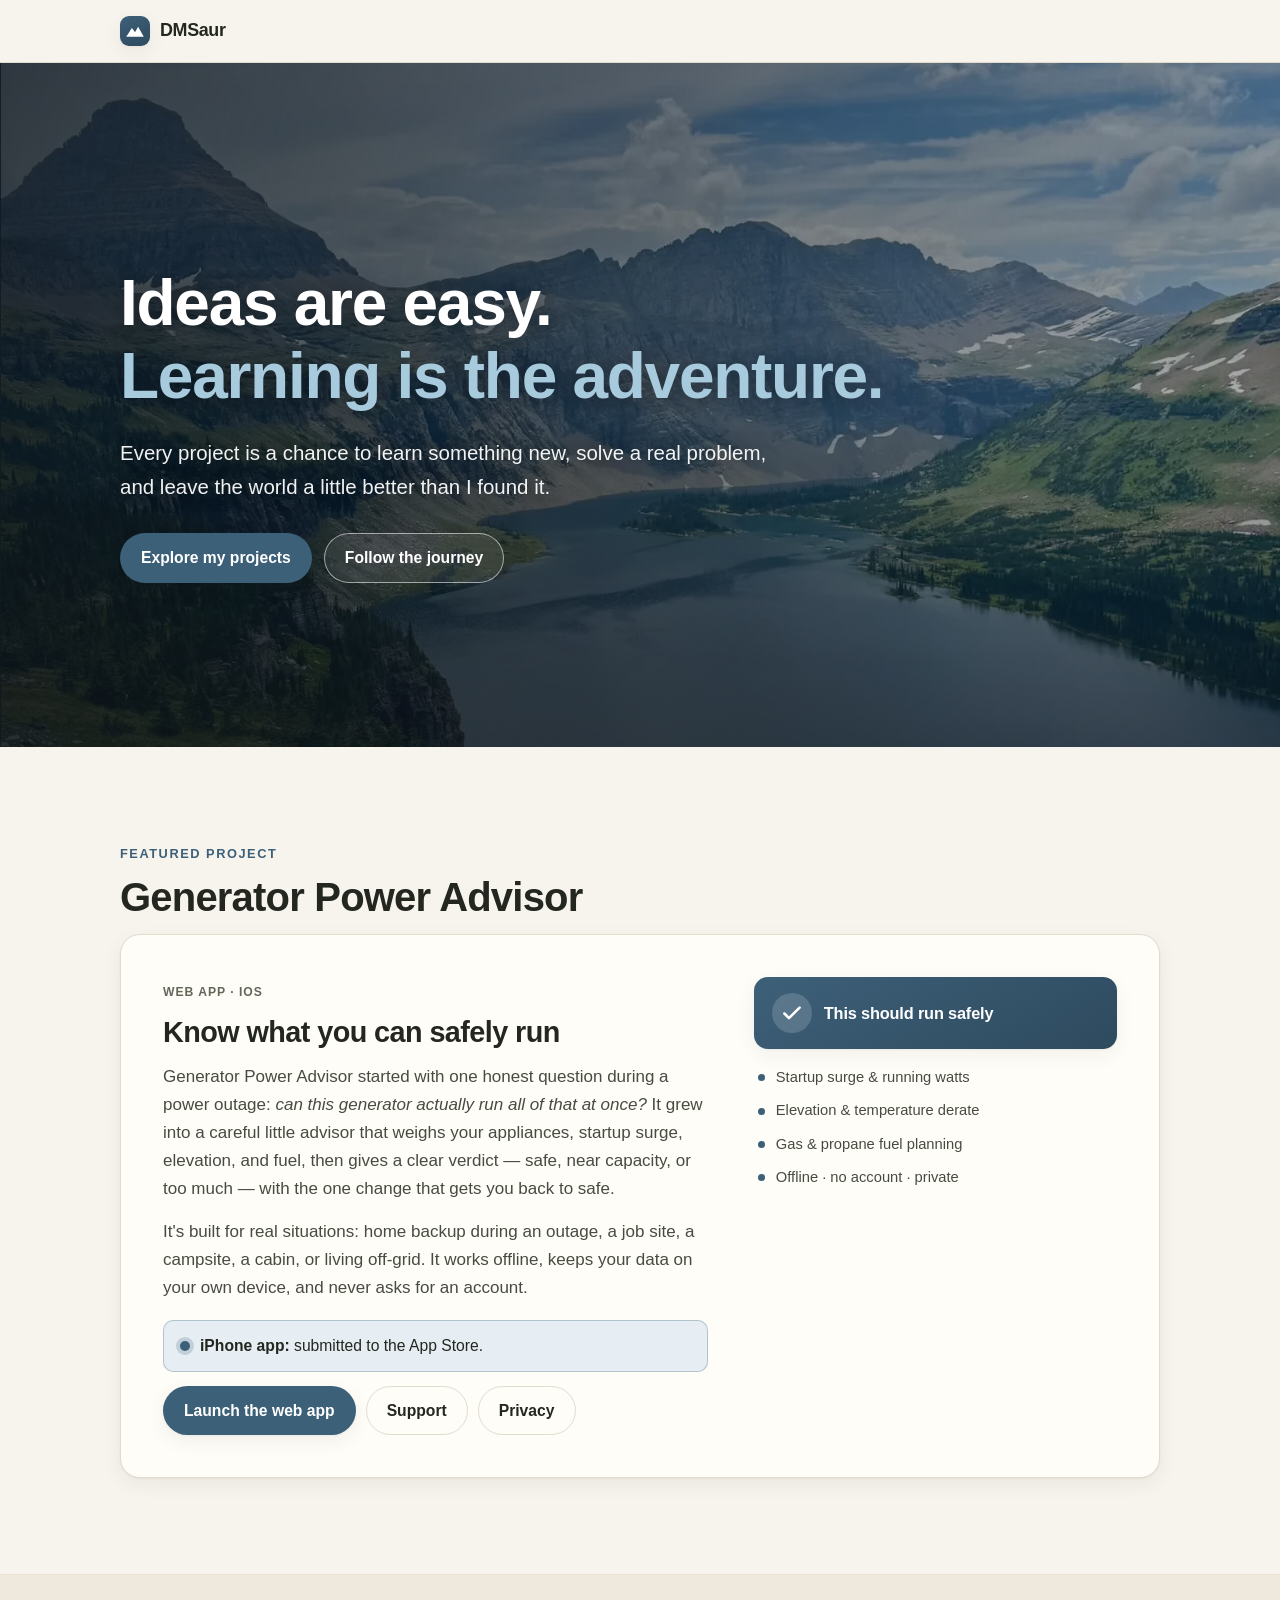
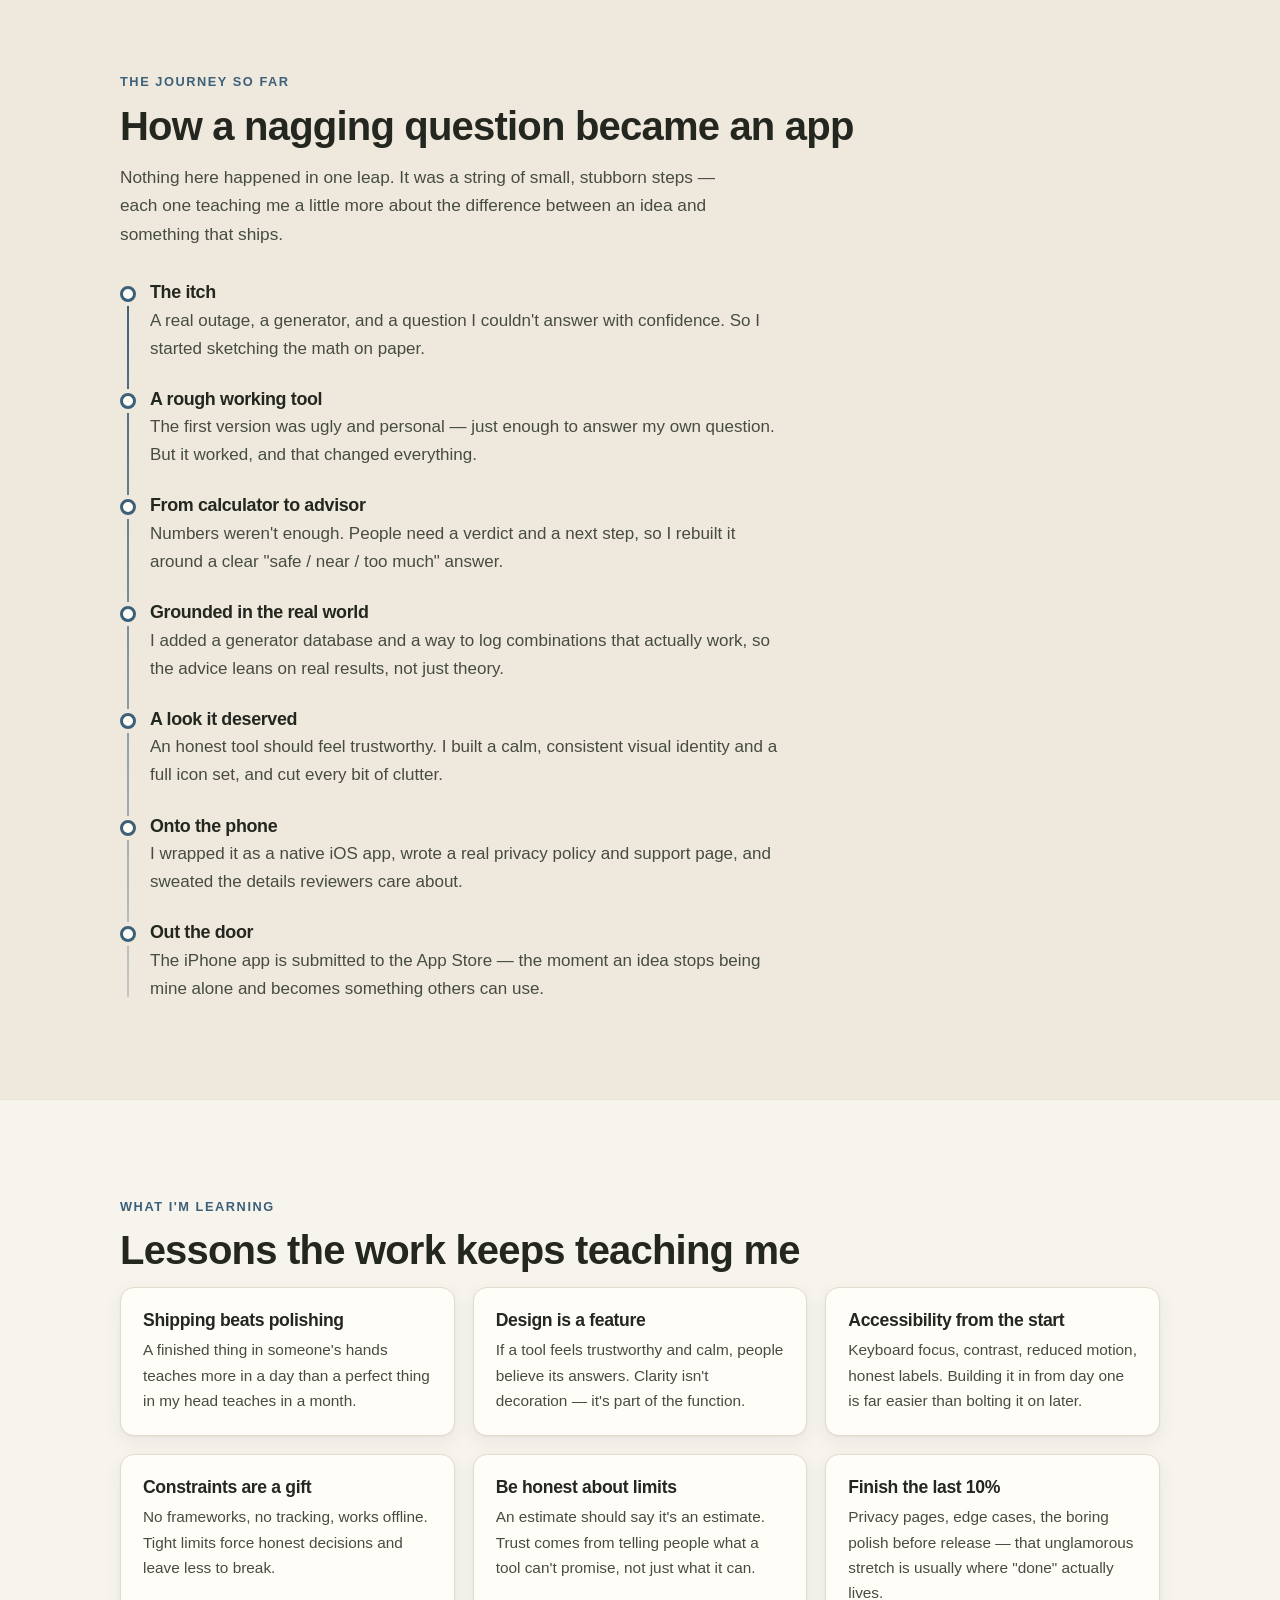
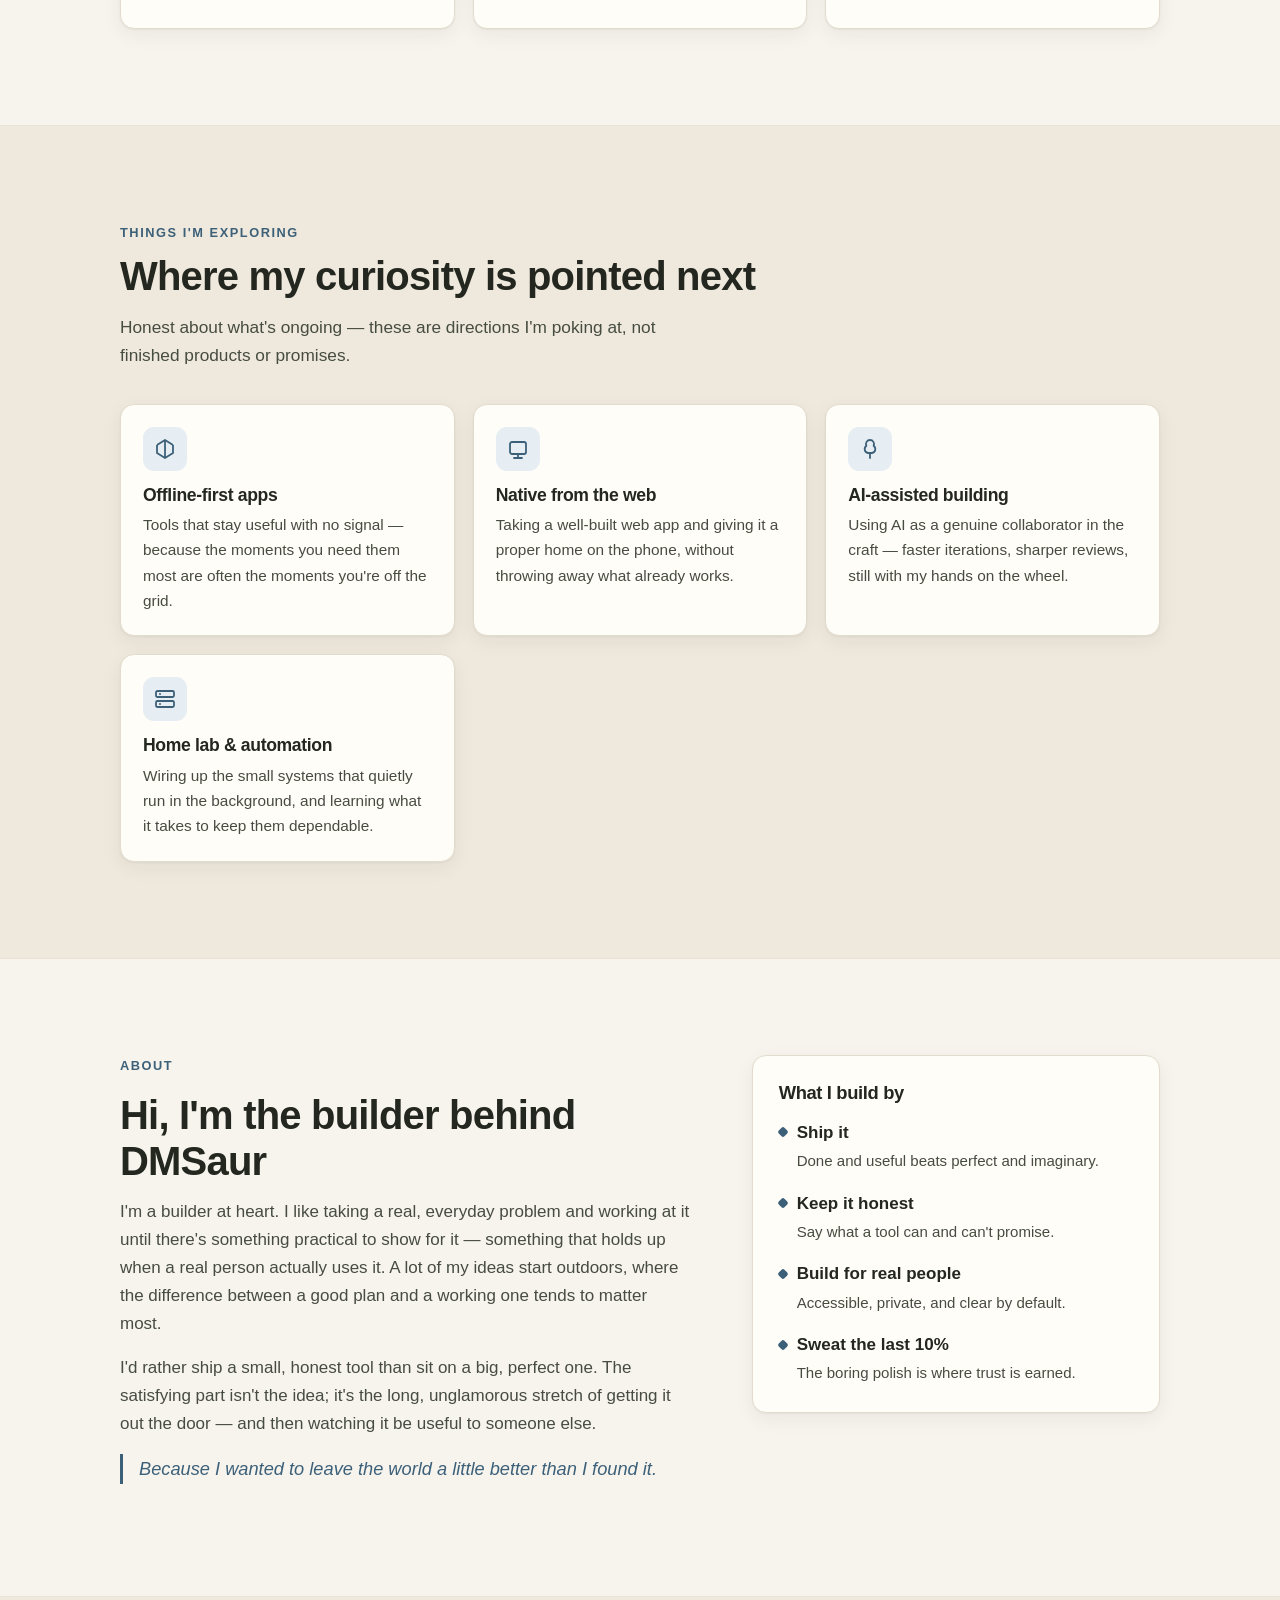
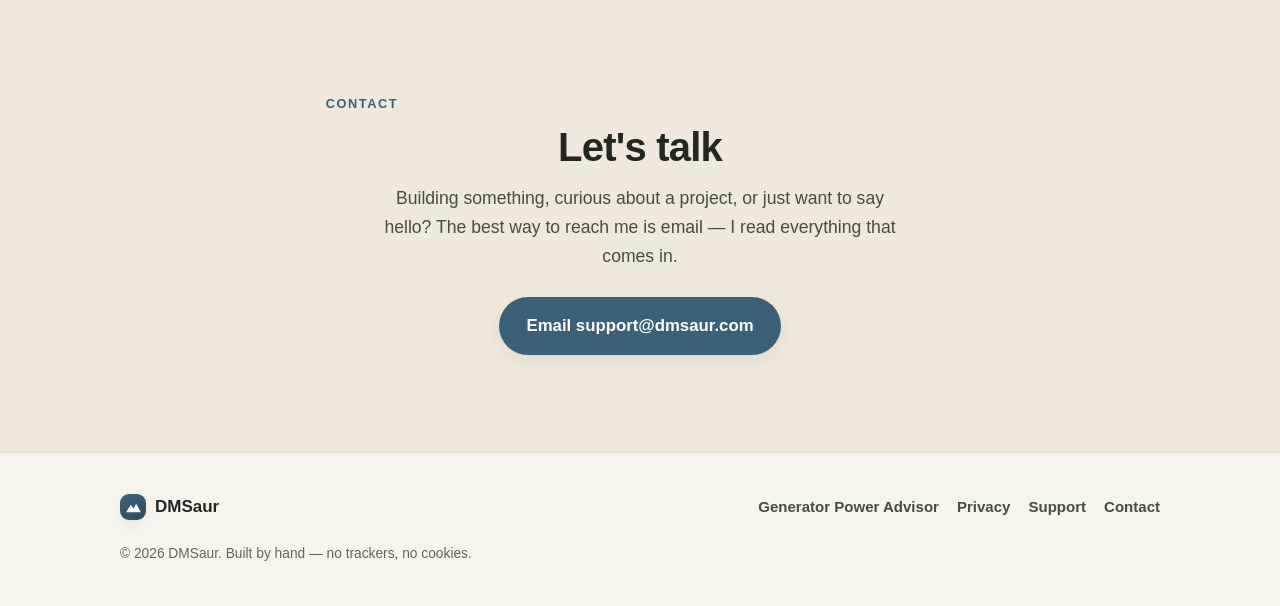
==== index.html @ 7563bed5 "Rebrand public-facing references from personal name to DMSaur" ====
<!DOCTYPE html>
<html lang="en" class="no-js">
<head>
  <meta charset="UTF-8">
  <meta name="viewport" content="width=device-width, initial-scale=1.0, viewport-fit=cover">

  <!--
    ============================================================================
    SITE URL CONFIGURATION  —  change these in ONE PLACE when the domain moves.
    ----------------------------------------------------------------------------
    Currently deployed at:  https://mikesaur2020.github.io/
    Future custom domain:   https://dmsaur.com/

    When you move to dmsaur.com, update the absolute URLs in:
      1. <link rel="canonical">            (this file, below)
      2. og:url / twitter:url              (this file, below)
      3. og:image / twitter:image          (this file, below)
      4. sitemap.xml                       (<loc>)
      5. robots.txt                        (Sitemap:)
    Every one of those lines is marked with a "SITE URL" comment so it is easy
    to find. Nothing else needs to change.
    ============================================================================
  -->

  <title>DMSaur — Ideas are easy. Learning is the adventure.</title>
  <meta name="description" content="DMSaur builds practical tools and ships them. Home of Generator Power Advisor and the notes, values, and experiments behind the work.">
  <meta name="author" content="DMSaur">
  <meta name="color-scheme" content="light dark">
  <meta name="theme-color" content="#f7f4ee" media="(prefers-color-scheme: light)">
  <meta name="theme-color" content="#15170f" media="(prefers-color-scheme: dark)">

  <!-- SITE URL -->
  <link rel="canonical" href="https://mikesaur2020.github.io/">

  <!-- Open Graph -->
  <meta property="og:type" content="website">
  <meta property="og:site_name" content="DMSaur">
  <meta property="og:title" content="DMSaur — Ideas are easy. Learning is the adventure.">
  <meta property="og:description" content="A builder who turns real problems into tools people can actually use. Home of Generator Power Advisor.">
  <!-- SITE URL -->
  <meta property="og:url" content="https://mikesaur2020.github.io/">
  <!-- SITE URL — SVG preview; see README for the recommended PNG export for broad social-network support. -->
  <meta property="og:image" content="https://mikesaur2020.github.io/assets/social-preview.svg">
  <meta property="og:image:alt" content="DMSaur — Ideas are easy. Learning is the adventure.">

  <!-- Twitter -->
  <meta name="twitter:card" content="summary_large_image">
  <meta name="twitter:title" content="DMSaur — Ideas are easy. Learning is the adventure.">
  <meta name="twitter:description" content="A builder who turns real problems into tools people can actually use. Home of Generator Power Advisor.">
  <!-- SITE URL -->
  <meta name="twitter:image" content="https://mikesaur2020.github.io/assets/social-preview.svg">

  <link rel="icon" href="favicon.svg" type="image/svg+xml">
  <link rel="stylesheet" href="styles.css">

  <!-- Progressive enhancement flag: swap no-js -> js before paint so CSS can
       adapt (e.g. the mobile menu) without a flash. If JS is disabled this line
       never runs and the .no-js styles keep every link fully reachable. -->
  <script>document.documentElement.classList.remove('no-js');document.documentElement.classList.add('js');</script>

  <!-- Structured data: a single Person entity. No fabricated affiliations. -->
  <script type="application/ld+json">
  {
    "@context": "https://schema.org",
    "@type": "Person",
    "name": "DMSaur",
    "url": "https://mikesaur2020.github.io/",
    "email": "mailto:support@dmsaur.com",
    "description": "A builder who turns real problems into practical tools and ships them."
  }
  </script>
</head>
<body>
  <a class="skip-link" href="#main">Skip to content</a>

  <header class="site-header" id="home">
    <div class="wrap header-inner">
      <a class="brand" href="#home" aria-label="DMSaur — home">
        <span class="brand-mark" aria-hidden="true">
          <svg viewBox="0 0 32 32" role="img" aria-hidden="true">
            <path d="M2 25 L11 11 L16 18 L21 9 L30 25 Z" fill="currentColor"/>
            <path d="M11 11 L14.2 15.9 L12 18.4 L8.6 16 Z" fill="rgba(255,255,255,0.28)"/>
          </svg>
        </span>
        <span class="brand-text">DMSaur</span>
      </a>

      <nav aria-label="Primary">
        <details class="nav" id="nav-disclosure">
          <summary class="nav-toggle" aria-label="Menu">
            <svg viewBox="0 0 24 24" width="22" height="22" aria-hidden="true" focusable="false">
              <path d="M4 7h16M4 12h16M4 17h16" fill="none" stroke="currentColor" stroke-width="2" stroke-linecap="round"/>
            </svg>
            <span class="nav-toggle-label">Menu</span>
          </summary>
          <ul class="nav-list">
            <li><a href="#home">Home</a></li>
            <li><a href="#projects">Projects</a></li>
            <li><a href="#journey">Journey</a></li>
            <li><a href="#about">About</a></li>
            <li><a href="#contact">Contact</a></li>
          </ul>
        </details>
      </nav>
    </div>
  </header>

  <main id="main">

    <!-- ============================ HERO ============================ -->
    <section class="hero" aria-labelledby="hero-title">
      <picture>
        <source type="image/webp" srcset="assets/hero-800.webp 800w, assets/hero.webp 1502w" sizes="100vw">
        <img class="hero-photo" src="assets/hero.jpg"
             srcset="assets/hero-800.jpg 800w, assets/hero.jpg 1502w" sizes="100vw"
             width="1502" height="2000" fetchpriority="high"
             alt="Hidden Lake below Reynolds Mountain in Glacier National Park, with alpine wildflowers in the foreground">
      </picture>
      <div class="hero-scrim" aria-hidden="true"></div>
      <div class="wrap hero-inner">
        <h1 id="hero-title">Ideas are easy.<br><span class="accent">Learning is the adventure.</span></h1>
        <p class="hero-lede">
          Every project is a chance to learn something new, solve a real problem, and
          leave the world a little better than I found it.
        </p>
        <div class="hero-actions">
          <a class="btn btn-primary" href="#projects">Explore my projects</a>
          <a class="btn btn-ghost" href="#journey">Follow the journey</a>
        </div>
      </div>
    </section>

    <!-- ======================= FEATURED PROJECT ======================= -->
    <section class="section" id="projects" aria-labelledby="projects-title">
      <div class="wrap">
        <p class="section-eyebrow">Featured project</p>
        <h2 id="projects-title" class="section-title">Generator Power Advisor</h2>

        <article class="feature-card">
          <div class="feature-body">
            <p class="feature-tag">Web app · iOS</p>
            <h3 class="feature-name">Know what you can safely run</h3>
            <p>
              Generator Power Advisor started with one honest question during a power outage:
              <em>can this generator actually run all of that at once?</em> It grew into a careful
              little advisor that weighs your appliances, startup surge, elevation, and fuel, then
              gives a clear verdict — safe, near capacity, or too much — with the one change that
              gets you back to safe.
            </p>
            <p>
              It's built for real situations: home backup during an outage, a job site, a campsite,
              a cabin, or living off-grid. It works offline, keeps your data on your own device,
              and never asks for an account.
            </p>

            <p class="status-line">
              <span class="status-dot" aria-hidden="true"></span>
              <span><strong>iPhone app:</strong> submitted to the App&nbsp;Store.</span>
            </p>

            <div class="feature-actions">
              <!-- Generator Power Advisor lives at its own subdomain. -->
              <a class="btn btn-primary" href="https://gpa.dmsaur.com" rel="noopener">Launch the web app</a>
              <a class="btn btn-ghost" href="https://gpa.dmsaur.com/support/" rel="noopener">Support</a>
              <a class="btn btn-ghost" href="https://gpa.dmsaur.com/privacy/" rel="noopener">Privacy</a>
            </div>
          </div>

          <div class="feature-aside" aria-hidden="true">
            <div class="verdict-chip">
              <span class="verdict-icon">
                <svg viewBox="0 0 24 24" width="26" height="26" aria-hidden="true"><path d="M5 12.5l4.2 4.2L19 7" fill="none" stroke="currentColor" stroke-width="2.4" stroke-linecap="round" stroke-linejoin="round"/></svg>
              </span>
              <span class="verdict-text">This should run safely</span>
            </div>
            <ul class="mini-specs">
              <li>Startup surge &amp; running watts</li>
              <li>Elevation &amp; temperature derate</li>
              <li>Gas &amp; propane fuel planning</li>
              <li>Offline · no account · private</li>
            </ul>
          </div>
        </article>
      </div>
    </section>

    <!-- ========================= THE JOURNEY ========================= -->
    <section class="section section-soft" id="journey" aria-labelledby="journey-title">
      <div class="wrap">
        <p class="section-eyebrow">The journey so far</p>
        <h2 id="journey-title" class="section-title">How a nagging question became an app</h2>
        <p class="section-intro">
          Nothing here happened in one leap. It was a string of small, stubborn steps — each one
          teaching me a little more about the difference between an idea and something that ships.
        </p>

        <ol class="timeline">
          <li class="timeline-item">
            <span class="timeline-node" aria-hidden="true"></span>
            <h3>The itch</h3>
            <p>A real outage, a generator, and a question I couldn't answer with confidence. So I started sketching the math on paper.</p>
          </li>
          <li class="timeline-item">
            <span class="timeline-node" aria-hidden="true"></span>
            <h3>A rough working tool</h3>
            <p>The first version was ugly and personal — just enough to answer my own question. But it worked, and that changed everything.</p>
          </li>
          <li class="timeline-item">
            <span class="timeline-node" aria-hidden="true"></span>
            <h3>From calculator to advisor</h3>
            <p>Numbers weren't enough. People need a verdict and a next step, so I rebuilt it around a clear "safe / near / too much" answer.</p>
          </li>
          <li class="timeline-item">
            <span class="timeline-node" aria-hidden="true"></span>
            <h3>Grounded in the real world</h3>
            <p>I added a generator database and a way to log combinations that actually work, so the advice leans on real results, not just theory.</p>
          </li>
          <li class="timeline-item">
            <span class="timeline-node" aria-hidden="true"></span>
            <h3>A look it deserved</h3>
            <p>An honest tool should feel trustworthy. I built a calm, consistent visual identity and a full icon set, and cut every bit of clutter.</p>
          </li>
          <li class="timeline-item">
            <span class="timeline-node" aria-hidden="true"></span>
            <h3>Onto the phone</h3>
            <p>I wrapped it as a native iOS app, wrote a real privacy policy and support page, and sweated the details reviewers care about.</p>
          </li>
          <li class="timeline-item">
            <span class="timeline-node" aria-hidden="true"></span>
            <h3>Out the door</h3>
            <p>The iPhone app is submitted to the App&nbsp;Store — the moment an idea stops being mine alone and becomes something others can use.</p>
          </li>
        </ol>
      </div>
    </section>

    <!-- ====================== WHAT I'M LEARNING ====================== -->
    <section class="section" id="learning" aria-labelledby="learning-title">
      <div class="wrap">
        <p class="section-eyebrow">What I'm learning</p>
        <h2 id="learning-title" class="section-title">Lessons the work keeps teaching me</h2>

        <div class="card-grid">
          <article class="note-card">
            <h3>Shipping beats polishing</h3>
            <p>A finished thing in someone's hands teaches more in a day than a perfect thing in my head teaches in a month.</p>
          </article>
          <article class="note-card">
            <h3>Design is a feature</h3>
            <p>If a tool feels trustworthy and calm, people believe its answers. Clarity isn't decoration — it's part of the function.</p>
          </article>
          <article class="note-card">
            <h3>Accessibility from the start</h3>
            <p>Keyboard focus, contrast, reduced motion, honest labels. Building it in from day one is far easier than bolting it on later.</p>
          </article>
          <article class="note-card">
            <h3>Constraints are a gift</h3>
            <p>No frameworks, no tracking, works offline. Tight limits force honest decisions and leave less to break.</p>
          </article>
          <article class="note-card">
            <h3>Be honest about limits</h3>
            <p>An estimate should say it's an estimate. Trust comes from telling people what a tool can't promise, not just what it can.</p>
          </article>
          <article class="note-card">
            <h3>Finish the last 10%</h3>
            <p>Privacy pages, edge cases, the boring polish before release — that unglamorous stretch is usually where "done" actually lives.</p>
          </article>
        </div>
      </div>
    </section>

    <!-- ==================== THINGS I'M EXPLORING ==================== -->
    <section class="section section-soft" id="exploring" aria-labelledby="exploring-title">
      <div class="wrap">
        <p class="section-eyebrow">Things I'm exploring</p>
        <h2 id="exploring-title" class="section-title">Where my curiosity is pointed next</h2>
        <p class="section-intro">
          Honest about what's ongoing — these are directions I'm poking at, not finished products or promises.
        </p>

        <div class="card-grid">
          <article class="explore-card">
            <span class="explore-icon" aria-hidden="true">
              <svg viewBox="0 0 24 24" width="24" height="24"><path d="M12 3v18M4 8l8-5 8 5M4 8v8l8 5 8-5V8" fill="none" stroke="currentColor" stroke-width="1.8" stroke-linejoin="round"/></svg>
            </span>
            <h3>Offline-first apps</h3>
            <p>Tools that stay useful with no signal — because the moments you need them most are often the moments you're off the grid.</p>
          </article>
          <article class="explore-card">
            <span class="explore-icon" aria-hidden="true">
              <svg viewBox="0 0 24 24" width="24" height="24"><rect x="4" y="5" width="16" height="12" rx="2" fill="none" stroke="currentColor" stroke-width="1.8"/><path d="M8 21h8M12 17v4" fill="none" stroke="currentColor" stroke-width="1.8" stroke-linecap="round"/></svg>
            </span>
            <h3>Native from the web</h3>
            <p>Taking a well-built web app and giving it a proper home on the phone, without throwing away what already works.</p>
          </article>
          <article class="explore-card">
            <span class="explore-icon" aria-hidden="true">
              <svg viewBox="0 0 24 24" width="24" height="24"><path d="M12 3a4 4 0 013.6 5.8A4 4 0 0114 16H10a4 4 0 01-1.6-7.2A4 4 0 0112 3z" fill="none" stroke="currentColor" stroke-width="1.8" stroke-linejoin="round"/><path d="M12 16v5" fill="none" stroke="currentColor" stroke-width="1.8" stroke-linecap="round"/></svg>
            </span>
            <h3>AI-assisted building</h3>
            <p>Using AI as a genuine collaborator in the craft — faster iterations, sharper reviews, still with my hands on the wheel.</p>
          </article>
          <article class="explore-card">
            <span class="explore-icon" aria-hidden="true">
              <svg viewBox="0 0 24 24" width="24" height="24"><rect x="3" y="4" width="18" height="6" rx="1.5" fill="none" stroke="currentColor" stroke-width="1.8"/><rect x="3" y="14" width="18" height="6" rx="1.5" fill="none" stroke="currentColor" stroke-width="1.8"/><path d="M7 7h.01M7 17h.01" stroke="currentColor" stroke-width="2" stroke-linecap="round"/></svg>
            </span>
            <h3>Home lab &amp; automation</h3>
            <p>Wiring up the small systems that quietly run in the background, and learning what it takes to keep them dependable.</p>
          </article>
        </div>
      </div>
    </section>

    <!-- ========================= ABOUT MIKE ========================= -->
    <section class="section" id="about" aria-labelledby="about-title">
      <div class="wrap about-wrap">
        <div class="about-text">
          <p class="section-eyebrow">About</p>
          <h2 id="about-title" class="section-title">Hi, I'm the builder behind DMSaur</h2>
          <p>
            I'm a builder at heart. I like taking a real, everyday problem and working at it until
            there's something practical to show for it — something that holds up when a real person
            actually uses it. A lot of my ideas start outdoors, where the difference between a good
            plan and a working one tends to matter most.
          </p>
          <p>
            I'd rather ship a small, honest tool than sit on a big, perfect one. The satisfying part
            isn't the idea; it's the long, unglamorous stretch of getting it out the door — and then
            watching it be useful to someone else.
          </p>
          <p class="about-signature">
            Because I wanted to leave the world a little better than I found it.
          </p>
        </div>

        <aside class="values" aria-labelledby="values-title">
          <h3 id="values-title" class="values-title">What I build by</h3>
          <ul class="values-list">
            <li>
              <span class="value-key">Ship it</span>
              <span class="value-desc">Done and useful beats perfect and imaginary.</span>
            </li>
            <li>
              <span class="value-key">Keep it honest</span>
              <span class="value-desc">Say what a tool can and can't promise.</span>
            </li>
            <li>
              <span class="value-key">Build for real people</span>
              <span class="value-desc">Accessible, private, and clear by default.</span>
            </li>
            <li>
              <span class="value-key">Sweat the last 10%</span>
              <span class="value-desc">The boring polish is where trust is earned.</span>
            </li>
          </ul>
        </aside>
      </div>
    </section>

    <!-- ========================== CONTACT ========================== -->
    <section class="section section-soft" id="contact" aria-labelledby="contact-title">
      <div class="wrap contact-wrap">
        <p class="section-eyebrow">Contact</p>
        <h2 id="contact-title" class="section-title">Let's talk</h2>
        <p class="contact-lede">
          Building something, curious about a project, or just want to say hello? The best way to
          reach me is email — I read everything that comes in.
        </p>
        <a class="btn btn-primary btn-lg" href="mailto:support@dmsaur.com?subject=Hello%20from%20your%20site">Email support@dmsaur.com</a>

        <!--
          ===================== OPTIONAL LINK CONFIG =====================
          Placeholders for future profiles. They are intentionally left as
          comments so no broken/# links ever render. To add one, drop a real
          URL in the href and un-comment the block. See README.md > "Adding
          your links". Do NOT ship these with placeholder or "#" URLs.

          <ul class="social-links">
            <li><a href="https://github.com/YOUR_USERNAME" rel="me noopener">GitHub</a></li>
            <li><a href="https://www.linkedin.com/in/YOUR_PROFILE" rel="me noopener">LinkedIn</a></li>
            <li><a href="https://apps.apple.com/app/idYOUR_APP_ID" rel="noopener">App Store</a></li>
          </ul>
          ================================================================
        -->
      </div>
    </section>

  </main>

  <footer class="site-footer">
    <div class="wrap footer-inner">
      <div class="footer-brand">
        <span class="brand-mark small" aria-hidden="true">
          <svg viewBox="0 0 32 32" role="img" aria-hidden="true"><path d="M2 25 L11 11 L16 18 L21 9 L30 25 Z" fill="currentColor"/></svg>
        </span>
        <span>DMSaur</span>
      </div>

      <nav class="footer-nav" aria-label="Footer">
        <a href="https://gpa.dmsaur.com" rel="noopener">Generator Power Advisor</a>
        <a href="https://gpa.dmsaur.com/privacy/" rel="noopener">Privacy</a>
        <a href="https://gpa.dmsaur.com/support/" rel="noopener">Support</a>
        <a href="mailto:support@dmsaur.com">Contact</a>
      </nav>

      <p class="footer-note">
        &copy; <span id="year">2026</span> DMSaur. Built by hand — no trackers, no cookies.
      </p>
    </div>
  </footer>

  <script src="script.js"></script>
</body>
</html>
---- styles.css ----
/* ==========================================================================
   DMSaur  ·  styles.css
   Static, framework-free. Outdoor-inspired, restrained, trustworthy.
   Design tokens live in :root; dark mode adapts them. WCAG 2.1 AA targeted.
   ========================================================================== */

/* --- Reset-ish -------------------------------------------------------------*/
*, *::before, *::after { box-sizing: border-box; }
html { -webkit-text-size-adjust: 100%; }
body, h1, h2, h3, p, ul, ol, figure { margin: 0; }
ul, ol { padding: 0; list-style: none; }
img, svg { display: block; max-width: 100%; }
a { color: inherit; }

/* --- Design tokens (light) -------------------------------------------------*/
:root {
  --bg:        #f7f4ee;   /* warm paper */
  --bg-soft:   #efe9dd;   /* alternating sections */
  --surface:   #fffdf8;   /* cards */
  --ink:       #23271f;   /* headings — deep warm charcoal */
  --ink-soft:  #474c40;   /* body text (AA on --bg) */
  --faint:     #62675a;   /* small meta (AA on --bg) */
  --line:      #e2dccd;   /* borders */
  --line-soft: #eae4d7;

  --accent:      #3d6079; /* primary accent — alpine blue */
  --accent-deep: #2e4a5e;
  --accent-tint: #e6eef3;
  --sky:         #3f5c6e; /* link accent — slate blue (AA on --bg) */
  --clay:        #9a5a34; /* warm secondary, used sparingly */

  --good:      #3d6079;

  --radius:    14px;
  --radius-sm: 10px;
  --shadow-1:  0 1px 2px rgba(35,39,31,.05), 0 6px 20px rgba(35,39,31,.06);
  --shadow-2:  0 2px 6px rgba(35,39,31,.08), 0 18px 40px rgba(35,39,31,.10);
  --maxw:      1080px;
  --ease:      cubic-bezier(.22,.61,.36,1);
}

/* --- Design tokens (dark) --------------------------------------------------*/
@media (prefers-color-scheme: dark) {
  :root {
    --bg:        #15170f;
    --bg-soft:   #1c1e15;
    --surface:   #1e2118;
    --ink:       #eee9dc;
    --ink-soft:  #c3bfae;
    --faint:     #948f7e;
    --line:      #30342551;
    --line:      #313525;
    --line-soft: #282b1e;

    --accent:      #86a9c4;
    --accent-deep: #9dbcd0;
    --accent-tint: #1d2a35;
    --sky:         #93b3c6;
    --clay:        #cd9265;
    --good:        #86a9c4;

    --shadow-1:  0 1px 2px rgba(0,0,0,.35), 0 6px 20px rgba(0,0,0,.30);
    --shadow-2:  0 2px 6px rgba(0,0,0,.4), 0 18px 40px rgba(0,0,0,.45);
  }
}

/* --- Base ------------------------------------------------------------------*/
html { scroll-behavior: smooth; }
body {
  font-family: -apple-system, BlinkMacSystemFont, "Segoe UI", Roboto, Helvetica,
               Arial, "Helvetica Neue", sans-serif;
  color: var(--ink-soft);
  background: var(--bg);
  line-height: 1.65;
  font-size: 17px;
  -webkit-font-smoothing: antialiased;
  text-rendering: optimizeLegibility;
}
h1, h2, h3 { color: var(--ink); line-height: 1.15; letter-spacing: -0.02em; font-weight: 750; }
p { max-width: 68ch; }
em { font-style: italic; }
strong { color: var(--ink); font-weight: 700; }

.wrap { width: 100%; max-width: var(--maxw); margin: 0 auto; padding-inline: max(20px, env(safe-area-inset-left)); }

/* Honor reduced-motion everywhere. */
@media (prefers-reduced-motion: reduce) {
  html { scroll-behavior: auto; }
  *, *::before, *::after { animation-duration: .001ms !important; animation-iteration-count: 1 !important; transition-duration: .001ms !important; }
}

/* --- Skip link -------------------------------------------------------------*/
.skip-link {
  position: absolute; left: 12px; top: -60px; z-index: 100;
  background: var(--accent); color: #fff; padding: 10px 16px; border-radius: 8px;
  font-weight: 650; text-decoration: none; transition: top .16s var(--ease);
}
.skip-link:focus { top: 12px; }

/* --- Focus visibility (keyboard) ------------------------------------------*/
:focus-visible { outline: 3px solid var(--sky); outline-offset: 2px; border-radius: 6px; }
a { text-decoration-thickness: 1.5px; text-underline-offset: 2px; }

/* ==========================================================================
   Header + navigation
   ========================================================================== */
.site-header {
  position: sticky; top: 0; z-index: 50;
  background: color-mix(in srgb, var(--bg) 86%, transparent);
  -webkit-backdrop-filter: saturate(1.4) blur(10px);
  backdrop-filter: saturate(1.4) blur(10px);
  border-bottom: 1px solid var(--line);
}
.header-inner { display: flex; align-items: center; justify-content: space-between; height: 62px; }

.brand { display: inline-flex; align-items: center; gap: 10px; text-decoration: none; font-weight: 800; letter-spacing: -0.02em; color: var(--ink); font-size: 1.12rem; }
.brand-mark { width: 30px; height: 30px; border-radius: 9px; display: grid; place-items: center; color: #fff;
  background: linear-gradient(155deg, var(--accent) 0%, var(--accent-deep) 100%); box-shadow: var(--shadow-1); }
.brand-mark svg { width: 20px; height: 20px; }
.brand-mark.small { width: 26px; height: 26px; }
.brand-mark.small svg { width: 17px; height: 17px; }

/* Disclosure-based nav: works with NO JavaScript (native <details>). */
.nav { position: relative; }
.nav-toggle { display: none; }               /* hidden on desktop */
.nav-list { display: flex; align-items: center; gap: 4px; }
.nav-list a {
  display: inline-block; padding: 8px 12px; border-radius: 8px; text-decoration: none;
  color: var(--ink-soft); font-weight: 600; font-size: 0.96rem; transition: background .15s var(--ease), color .15s var(--ease);
}
.nav-list a:hover { background: var(--accent-tint); color: var(--ink); }

/* Mobile: collapse into a tappable disclosure. */
@media (max-width: 720px) {
  .nav-toggle {
    display: inline-flex; align-items: center; gap: 7px; cursor: pointer; list-style: none;
    padding: 8px 12px; border: 1px solid var(--line); border-radius: 9px; background: var(--surface);
    color: var(--ink); font-weight: 650; font-size: 0.92rem; user-select: none;
  }
  .nav-toggle::-webkit-details-marker { display: none; }
  .nav-toggle:hover { border-color: var(--accent); }
  .nav[open] .nav-toggle { border-color: var(--accent); }

  .nav-list {
    position: absolute; right: 0; top: calc(100% + 10px);
    flex-direction: column; align-items: stretch; gap: 2px; min-width: 200px;
    background: var(--surface); border: 1px solid var(--line); border-radius: 12px;
    box-shadow: var(--shadow-2); padding: 8px;
  }
  .nav-list a { padding: 11px 12px; font-size: 1rem; }
}

/* No-JS safeguard: if scripts are off we can't rely on toggling, but <details>
   is native so it still works. This just guarantees the toggle is visible. */
.no-js .nav-toggle { }

/* ==========================================================================
   Buttons
   ========================================================================== */
.btn {
  display: inline-flex; align-items: center; justify-content: center; gap: 8px;
  padding: 11px 20px; border-radius: 999px; font-weight: 650; font-size: 0.98rem;
  text-decoration: none; cursor: pointer; border: 1.5px solid transparent;
  transition: transform .14s var(--ease), background .15s var(--ease), border-color .15s var(--ease), box-shadow .15s var(--ease);
}
.btn:active { transform: translateY(1px); }
.btn-primary { background: var(--accent); color: #fff; box-shadow: var(--shadow-1); }
.btn-primary:hover { background: var(--accent-deep); box-shadow: var(--shadow-2); }
.btn-ghost { background: transparent; color: var(--ink); border-color: var(--line); }
.btn-ghost:hover { border-color: var(--accent); background: var(--accent-tint); }
.btn-lg { padding: 14px 26px; font-size: 1.05rem; }
@media (prefers-color-scheme: dark) {
  .btn-primary { color: #12140d; }
}

/* ==========================================================================
   Hero
   ========================================================================== */
.hero { position: relative; overflow: hidden; display: flex; align-items: center;
  min-height: clamp(480px, 76vh, 760px); padding: clamp(84px, 14vw, 150px) 0 clamp(64px, 10vw, 110px); }
.hero-photo { position: absolute; inset: 0; width: 100%; height: 100%; object-fit: cover; object-position: 50% 42%; z-index: 0; }
.hero-scrim { position: absolute; inset: 0; z-index: 1; pointer-events: none;
  background:
    linear-gradient(102deg, rgba(14,22,29,0.74) 0%, rgba(14,22,29,0.44) 44%, rgba(14,22,29,0.18) 78%, rgba(14,22,29,0.06) 100%),
    linear-gradient(to top, rgba(14,22,29,0.52) 0%, rgba(14,22,29,0) 48%),
    linear-gradient(rgba(14,22,29,0.26), rgba(14,22,29,0.26)); }
.hero-inner { position: relative; z-index: 2; }
.eyebrow { color: rgba(255,255,255,0.82); font-weight: 700; font-size: 0.82rem; letter-spacing: 0.12em; text-transform: uppercase; margin-bottom: 16px; text-shadow: 0 1px 14px rgba(8,13,18,0.5); }
.hero h1 { font-size: clamp(2.3rem, 6vw, 4rem); font-weight: 800; color: #fff; margin-bottom: 22px; text-shadow: 0 2px 22px rgba(8,13,18,0.45); }
.hero h1 .accent { color: #a8cadd; }
.hero-lede { font-size: clamp(1.05rem, 2.2vw, 1.28rem); color: rgba(255,255,255,0.94); max-width: 60ch; margin-bottom: 30px; text-shadow: 0 1px 18px rgba(8,13,18,0.5); }
.hero-actions { display: flex; flex-wrap: wrap; gap: 12px; }
.hero .btn-ghost { color: #fff; border-color: rgba(255,255,255,0.55); background: rgba(255,255,255,0.08); }
.hero .btn-ghost:hover { color: #fff; border-color: #fff; background: rgba(255,255,255,0.18); }

/* ==========================================================================
   Sections
   ========================================================================== */
.section { padding: clamp(56px, 9vw, 96px) 0; }
.section-soft { background: var(--bg-soft); border-top: 1px solid var(--line-soft); border-bottom: 1px solid var(--line-soft); }
.section-eyebrow { color: var(--accent); font-weight: 750; font-size: 0.8rem; letter-spacing: 0.12em; text-transform: uppercase; margin-bottom: 10px; }
.section-title { font-size: clamp(1.7rem, 3.6vw, 2.5rem); margin-bottom: 14px; }
.section-intro { font-size: 1.08rem; color: var(--ink-soft); max-width: 62ch; margin-bottom: 34px; }

/* ==========================================================================
   Featured project card
   ========================================================================== */
.feature-card {
  display: grid; grid-template-columns: 1.5fr 1fr; gap: clamp(20px, 4vw, 46px);
  background: var(--surface); border: 1px solid var(--line); border-radius: 20px;
  box-shadow: var(--shadow-1); padding: clamp(24px, 4vw, 42px); margin-top: 8px;
}
.feature-tag { display: inline-block; color: var(--faint); font-weight: 700; font-size: 0.76rem; letter-spacing: 0.08em; text-transform: uppercase; margin-bottom: 10px; }
.feature-name { font-size: clamp(1.35rem, 2.6vw, 1.8rem); margin-bottom: 14px; }
.feature-body p { margin-bottom: 14px; }
.status-line { display: flex; align-items: center; gap: 10px; margin: 18px 0 22px; padding: 12px 16px; background: var(--accent-tint); border: 1px solid color-mix(in srgb, var(--accent) 30%, transparent); border-radius: var(--radius-sm); color: var(--ink); font-size: 0.98rem; max-width: none; }
.status-dot { width: 10px; height: 10px; border-radius: 50%; background: var(--good); flex: 0 0 auto; box-shadow: 0 0 0 4px color-mix(in srgb, var(--good) 22%, transparent); }
.feature-actions { display: flex; flex-wrap: wrap; gap: 10px; }

.feature-aside { display: flex; flex-direction: column; gap: 16px; align-self: start; }
.verdict-chip { display: flex; align-items: center; gap: 12px; background: linear-gradient(150deg, var(--accent) 0%, var(--accent-deep) 100%); color: #fff; padding: 16px 18px; border-radius: var(--radius); box-shadow: var(--shadow-1); }
.verdict-icon { flex: 0 0 auto; display: grid; place-items: center; width: 40px; height: 40px; border-radius: 50%; background: rgba(255,255,255,.16); color: #fff; }
.verdict-text { font-weight: 750; font-size: 1.02rem; letter-spacing: -0.01em; }
.mini-specs { display: flex; flex-direction: column; gap: 9px; }
.mini-specs li { position: relative; padding-left: 22px; font-size: 0.92rem; color: var(--ink-soft); }
.mini-specs li::before { content: ""; position: absolute; left: 4px; top: 0.62em; width: 7px; height: 7px; border-radius: 50%; background: var(--accent); }

/* ==========================================================================
   Timeline
   ========================================================================== */
.timeline { position: relative; display: grid; gap: 26px; padding-left: 30px; margin-top: 8px; }
.timeline::before { content: ""; position: absolute; left: 7px; top: 6px; bottom: 6px; width: 2px; background: linear-gradient(var(--accent), color-mix(in srgb, var(--accent) 25%, transparent)); border-radius: 2px; }
.timeline-item { position: relative; }
.timeline-node { position: absolute; left: -30px; top: 4px; width: 16px; height: 16px; border-radius: 50%; background: var(--surface); border: 3px solid var(--accent); box-shadow: 0 0 0 4px var(--bg-soft); }
.timeline-item h3 { font-size: 1.12rem; margin-bottom: 4px; }
.timeline-item p { color: var(--ink-soft); }
.section:not(.section-soft) .timeline-node { box-shadow: 0 0 0 4px var(--bg); }

/* ==========================================================================
   Card grids (learning / exploring)
   ========================================================================== */
.card-grid { display: grid; grid-template-columns: repeat(auto-fit, minmax(248px, 1fr)); gap: 18px; margin-top: 8px; }
.note-card, .explore-card {
  background: var(--surface); border: 1px solid var(--line); border-radius: var(--radius);
  padding: 22px 22px; box-shadow: var(--shadow-1);
  transition: transform .16s var(--ease), box-shadow .16s var(--ease), border-color .16s var(--ease);
}
.note-card:hover, .explore-card:hover { transform: translateY(-3px); box-shadow: var(--shadow-2); border-color: color-mix(in srgb, var(--accent) 35%, var(--line)); }
.note-card h3, .explore-card h3 { font-size: 1.1rem; margin-bottom: 7px; }
.note-card p, .explore-card p { font-size: 0.96rem; color: var(--ink-soft); }
.explore-icon { display: inline-grid; place-items: center; width: 44px; height: 44px; border-radius: 11px; background: var(--accent-tint); color: var(--accent); margin-bottom: 14px; }

/* ==========================================================================
   About + values
   ========================================================================== */
.about-wrap { display: grid; grid-template-columns: 1.4fr 1fr; gap: clamp(28px, 5vw, 60px); align-items: start; }
.about-text p { margin-bottom: 16px; }
.about-signature { font-style: italic; color: var(--accent); font-size: 1.14rem; border-left: 3px solid var(--accent); padding-left: 16px; margin-top: 6px; }
.values { background: var(--surface); border: 1px solid var(--line); border-radius: var(--radius); box-shadow: var(--shadow-1); padding: 26px 26px; position: sticky; top: 84px; }
.values-title { font-size: 1.15rem; margin-bottom: 16px; }
.values-list { display: grid; gap: 16px; }
.values-list li { display: grid; gap: 2px; padding-left: 18px; position: relative; }
.values-list li::before { content: ""; position: absolute; left: 0; top: 0.55em; width: 8px; height: 8px; border-radius: 2px; background: var(--accent); transform: rotate(45deg); }
.value-key { font-weight: 700; color: var(--ink); }
.value-desc { font-size: 0.94rem; color: var(--ink-soft); }

/* ==========================================================================
   Contact
   ========================================================================== */
.contact-wrap { text-align: center; }
.contact-wrap .section-eyebrow { }
.contact-lede { font-size: 1.1rem; color: var(--ink-soft); max-width: 54ch; margin: 0 auto 26px; }

/* ==========================================================================
   Footer
   ========================================================================== */
.site-footer { background: var(--bg); border-top: 1px solid var(--line); padding: 40px 0; }
.footer-inner { display: flex; flex-wrap: wrap; align-items: center; justify-content: space-between; gap: 18px; }
.footer-brand { display: inline-flex; align-items: center; gap: 9px; font-weight: 750; color: var(--ink); }
.footer-brand .brand-mark { background: linear-gradient(155deg, var(--accent), var(--accent-deep)); }
.footer-nav { display: flex; flex-wrap: wrap; gap: 6px 18px; }
.footer-nav a { color: var(--ink-soft); text-decoration: none; font-size: 0.94rem; font-weight: 600; }
.footer-nav a:hover { color: var(--accent); text-decoration: underline; }
.footer-note { width: 100%; color: var(--faint); font-size: 0.86rem; margin-top: 4px; }

/* ==========================================================================
   Responsive
   ========================================================================== */
@media (max-width: 860px) {
  .feature-card { grid-template-columns: 1fr; }
  .feature-aside { order: -1; }
  .about-wrap { grid-template-columns: 1fr; }
  .values { position: static; }
}
@media (max-width: 520px) {
  body { font-size: 16px; }
  .hero { padding-top: 52px; }
  .footer-inner { flex-direction: column; align-items: flex-start; }
}

/* 404 helper (used by 404.html which reuses this stylesheet) */
.center-stage { min-height: 72vh; display: grid; place-items: center; text-align: center; padding: 40px 0; }
.center-stage .code { font-size: clamp(3rem, 12vw, 6rem); font-weight: 800; color: var(--accent); letter-spacing: -0.03em; line-height: 1; }
.center-stage h1 { margin: 10px 0 8px; }
.center-stage p { margin: 0 auto 22px; }
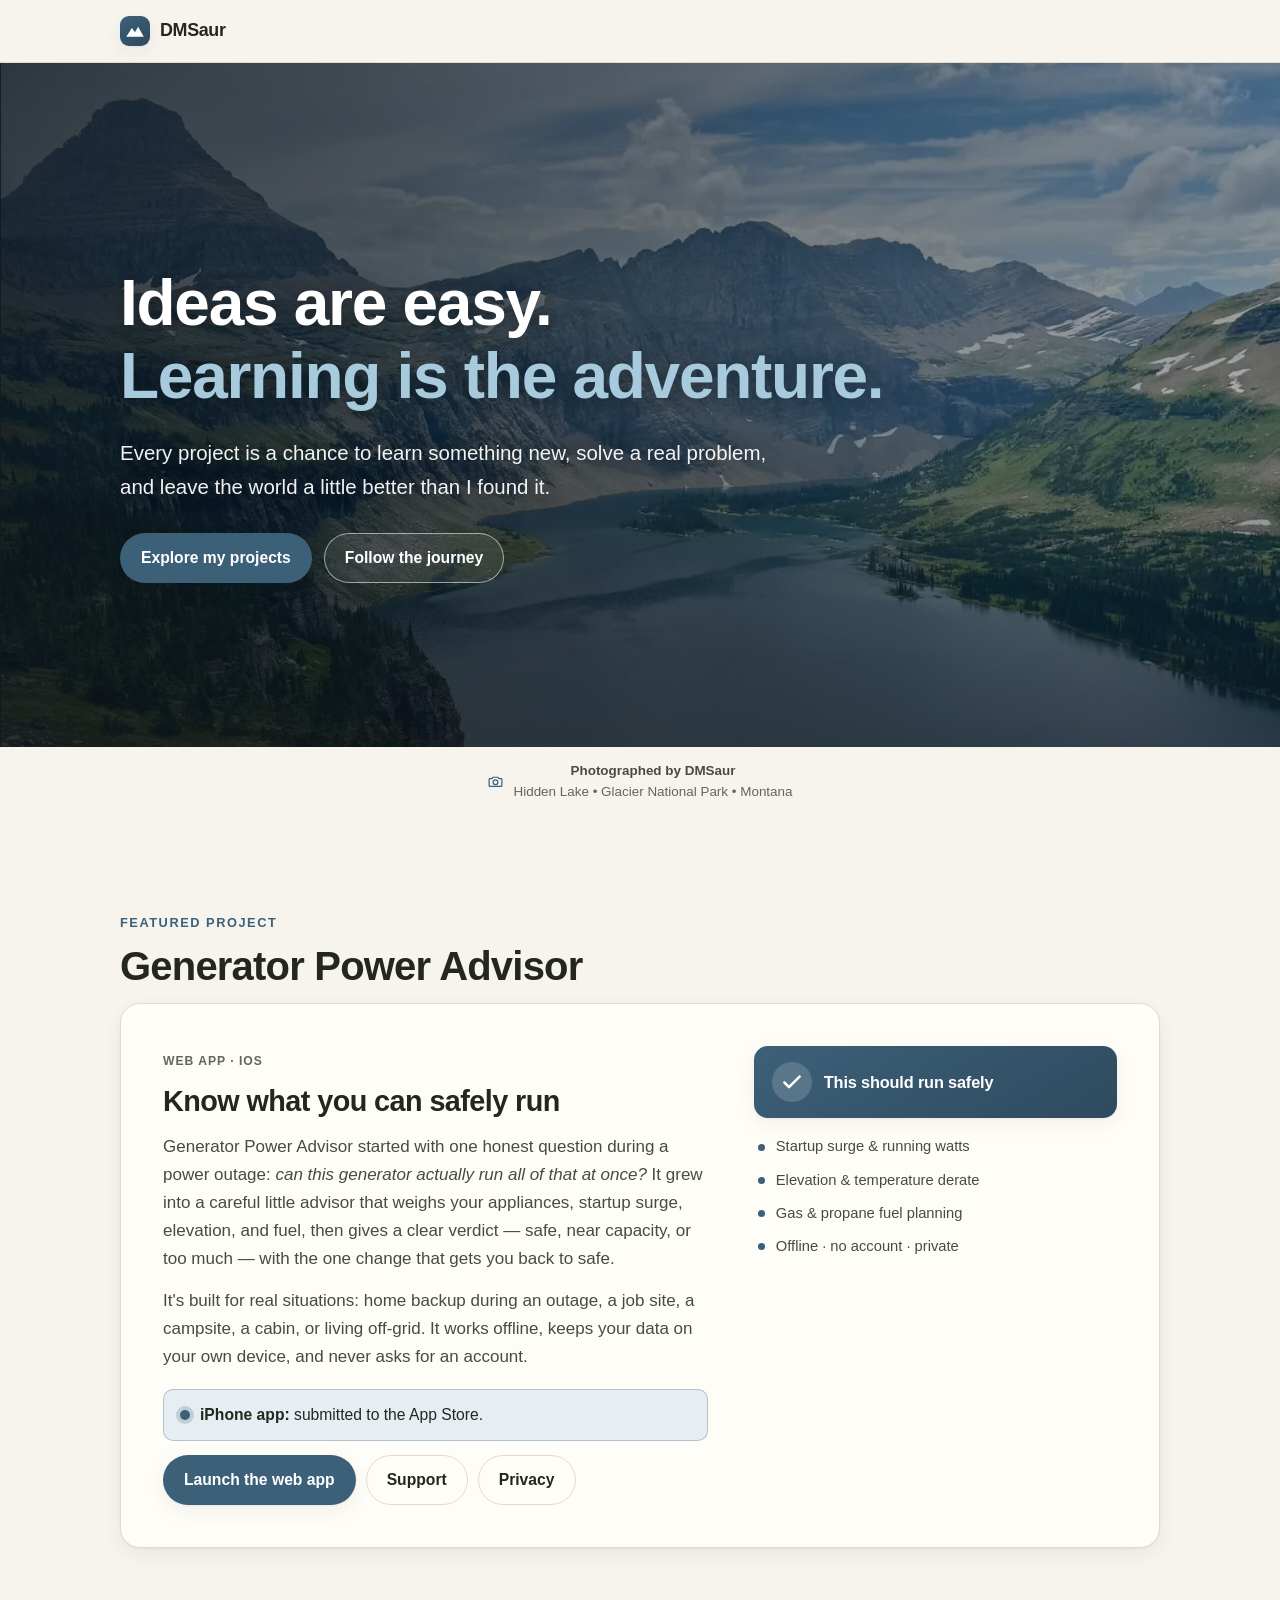
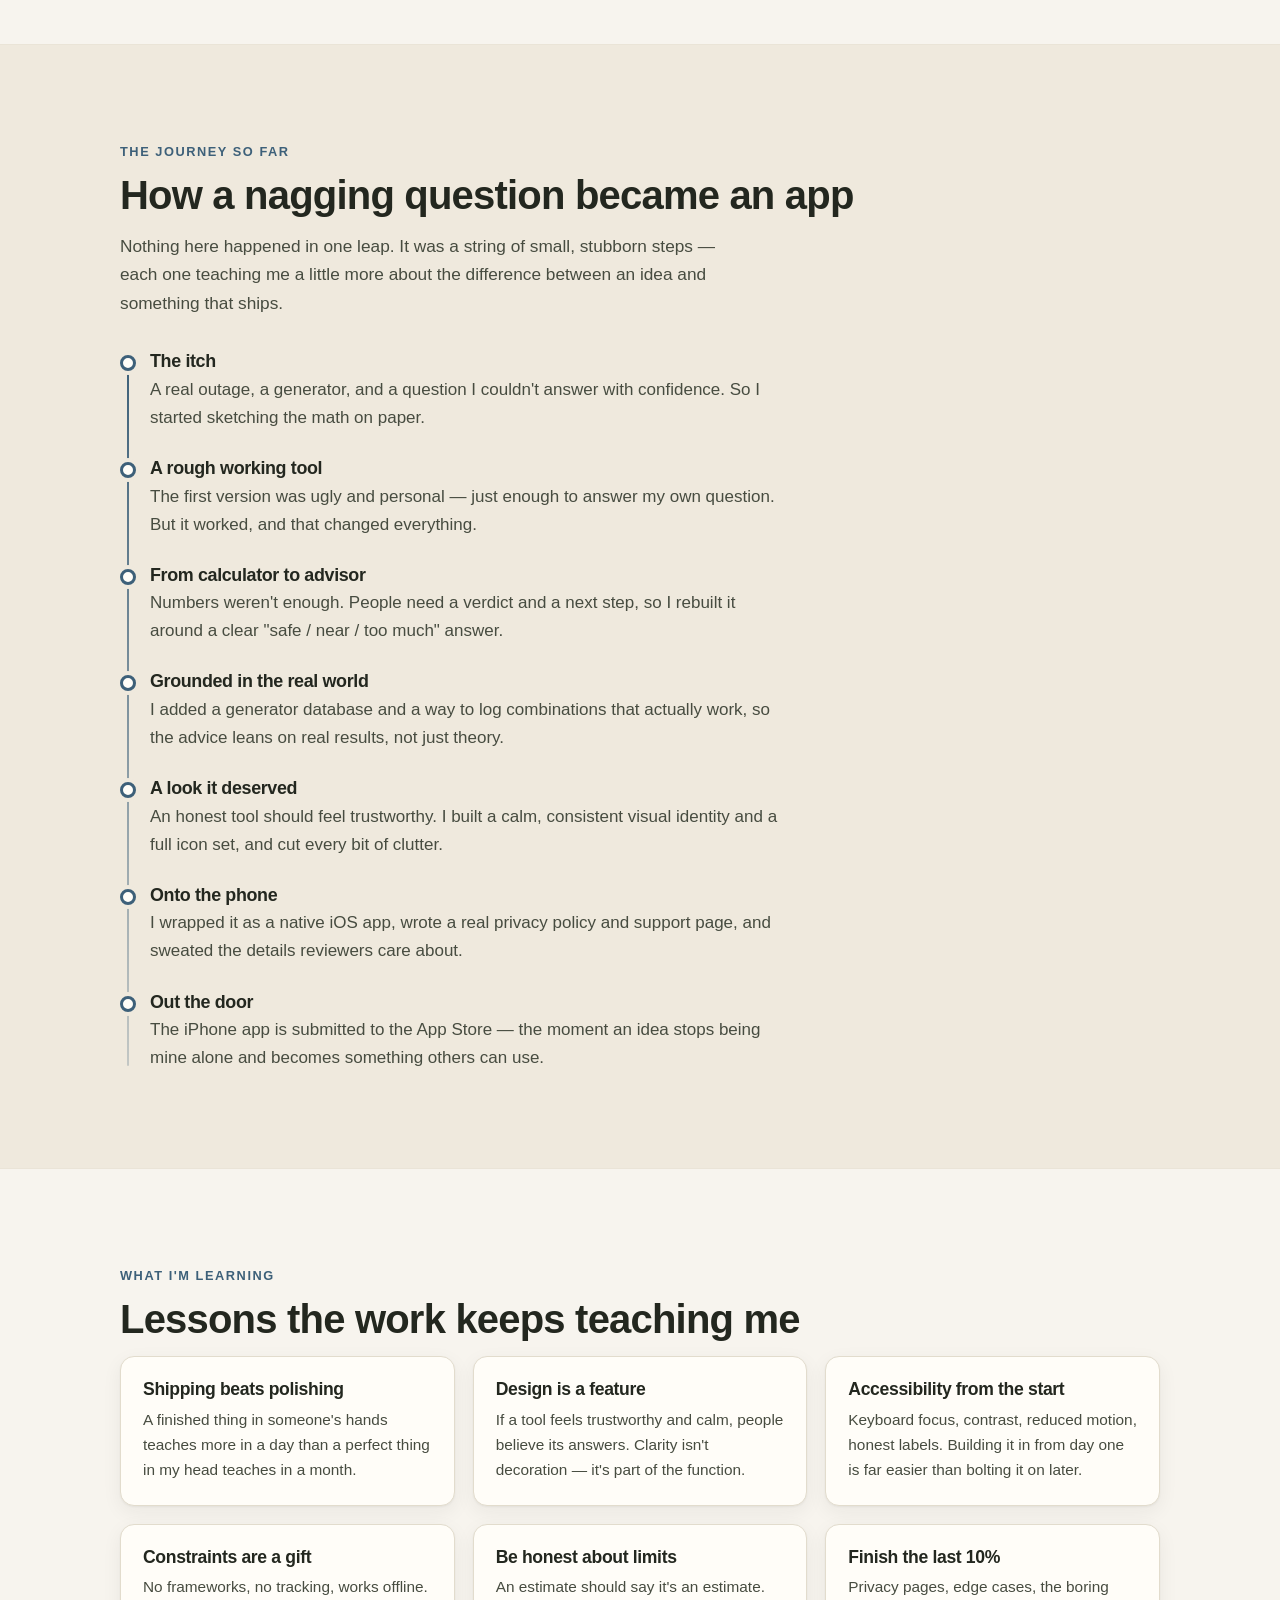
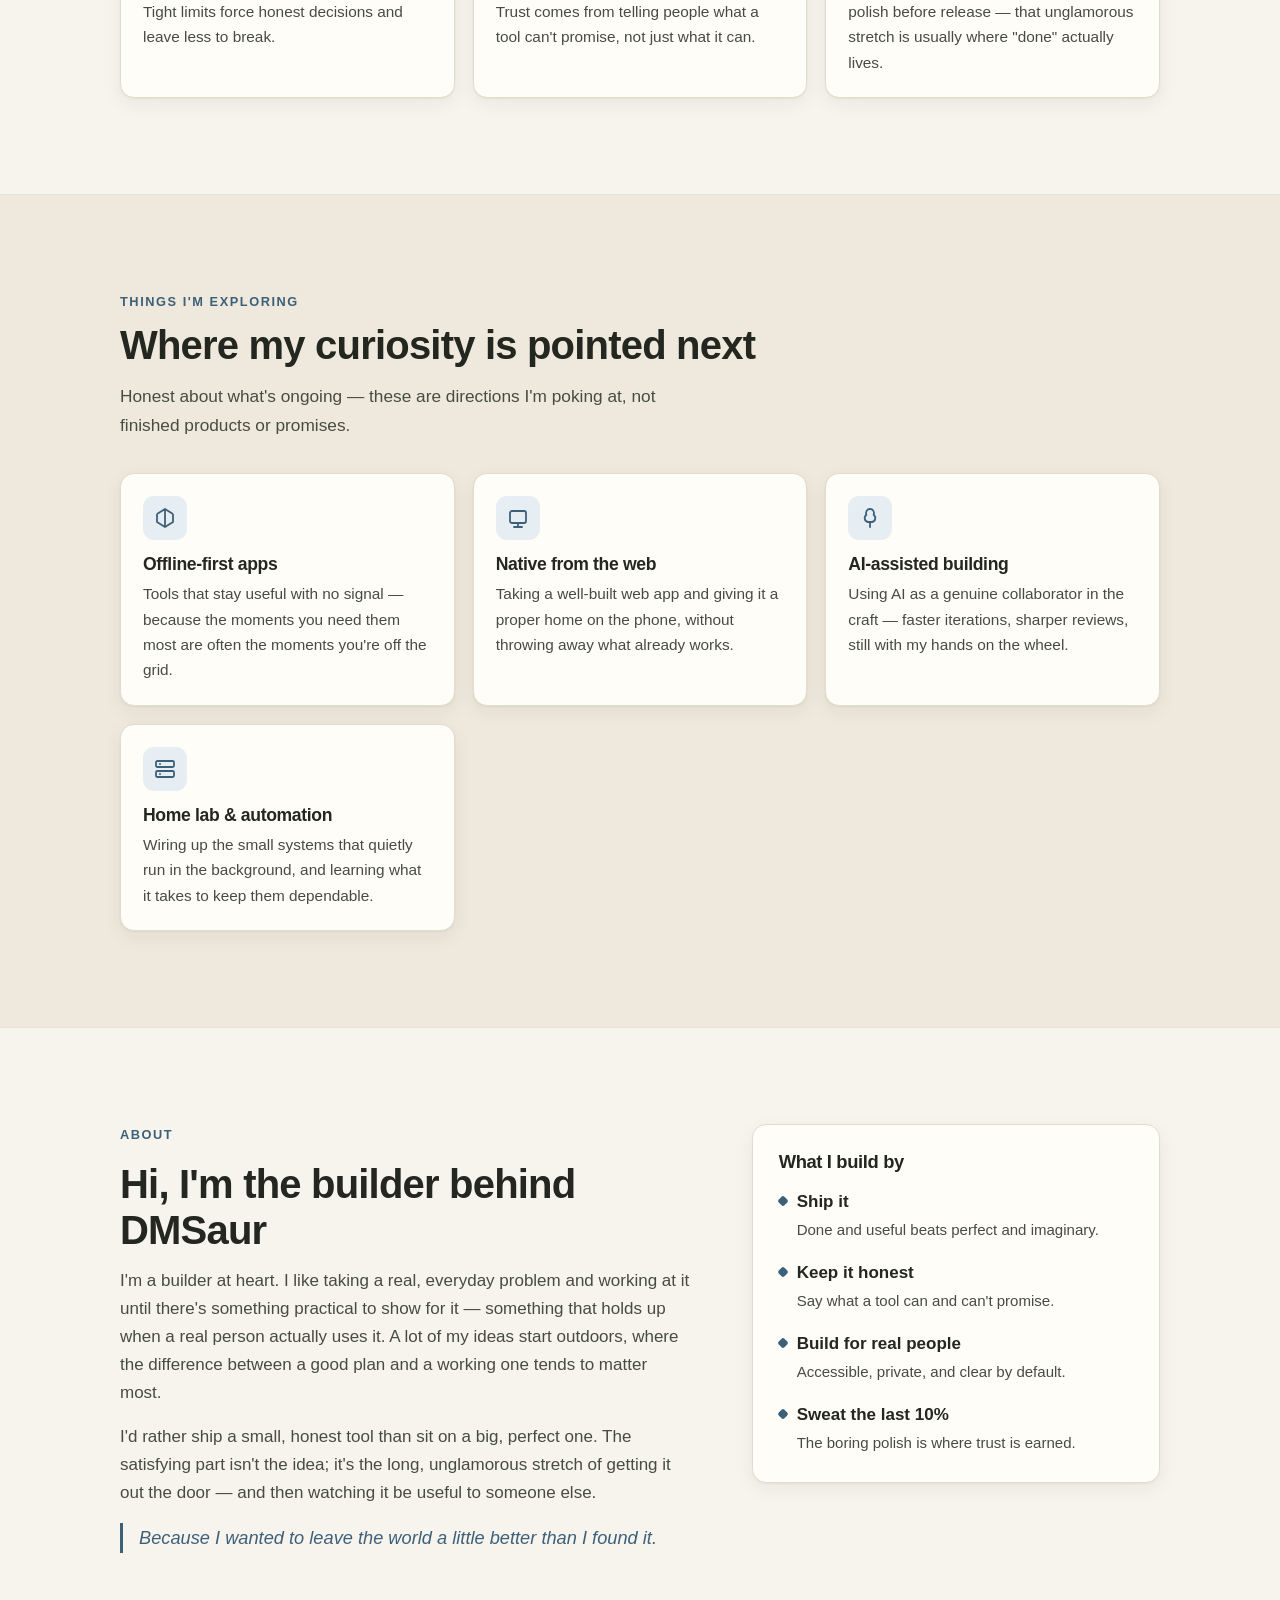
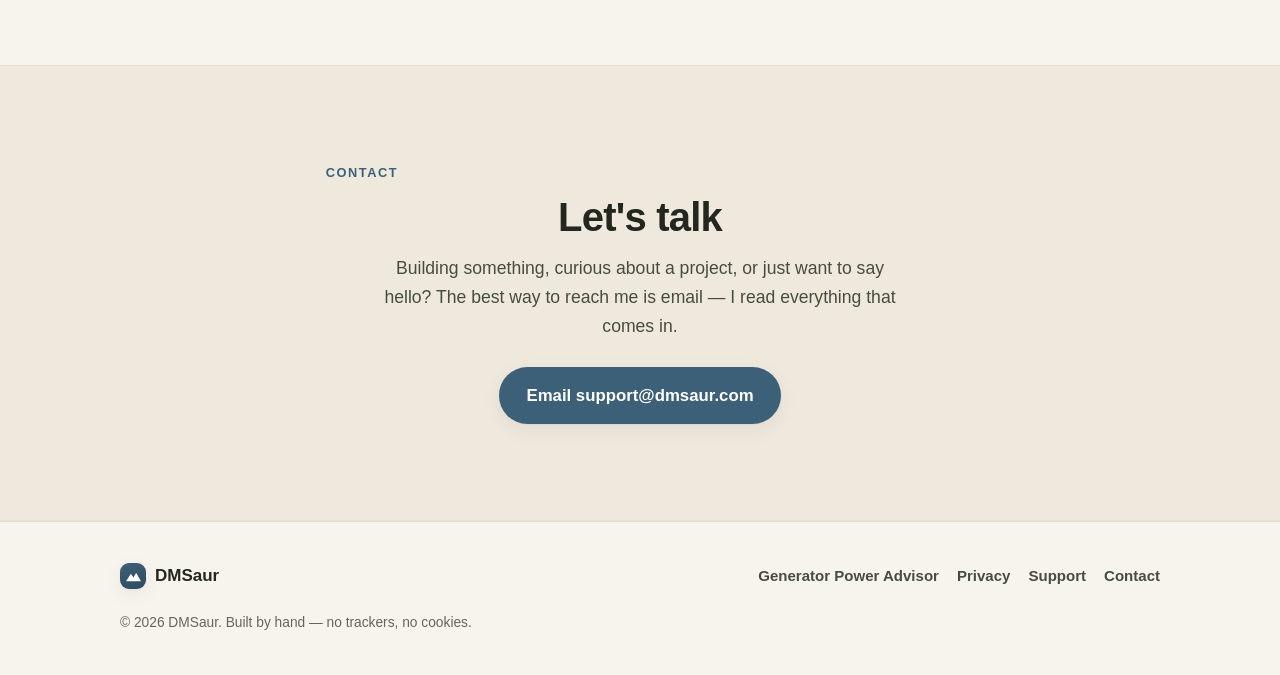
==== commit 9a90003b: "Add hero photo credit for Hidden Lake image" ====
--- a/index.html
+++ b/index.html
@@ -129,6 +129,17 @@
         </div>
       </div>
     </section>
+
+    <p class="hero-credit">
+      <svg class="cam-ic" viewBox="0 0 24 24" width="17" height="17" aria-hidden="true" focusable="false">
+        <path d="M4 8h3l1.4-2h7.2L17 8h3a1 1 0 011 1v9a1 1 0 01-1 1H4a1 1 0 01-1-1V9a1 1 0 011-1z" fill="none" stroke="currentColor" stroke-width="1.7" stroke-linejoin="round"/>
+        <circle cx="12" cy="13" r="3.4" fill="none" stroke="currentColor" stroke-width="1.7"/>
+      </svg>
+      <span>
+        <span class="hero-credit-lead">Photographed by DMSaur</span>
+        <span class="hero-credit-loc">Hidden&nbsp;Lake • Glacier&nbsp;National&nbsp;Park • Montana</span>
+      </span>
+    </p>
 
     <!-- ======================= FEATURED PROJECT ======================= -->
     <section class="section" id="projects" aria-labelledby="projects-title">
--- a/styles.css
+++ b/styles.css
@@ -192,6 +192,12 @@
 .hero-actions { display: flex; flex-wrap: wrap; gap: 12px; }
 .hero .btn-ghost { color: #fff; border-color: rgba(255,255,255,0.55); background: rgba(255,255,255,0.08); }
 .hero .btn-ghost:hover { color: #fff; border-color: #fff; background: rgba(255,255,255,0.18); }
+.hero-credit { max-width: 760px; margin: 0 auto; display: flex; align-items: center; justify-content: center; gap: 9px;
+  padding: 14px max(20px, env(safe-area-inset-left)); font-size: 0.84rem; line-height: 1.5; color: var(--faint); text-align: center; }
+.hero-credit .cam-ic { flex: 0 0 auto; color: var(--accent); }
+.hero-credit-lead { display: block; color: var(--ink-soft); font-weight: 650; }
+.hero-credit-loc { display: block; color: var(--faint); margin-top: 1px; }
+@media (max-width: 540px) { .hero-credit { align-items: flex-start; text-align: left; font-size: 0.8rem; } }
 
 /* ==========================================================================
    Sections
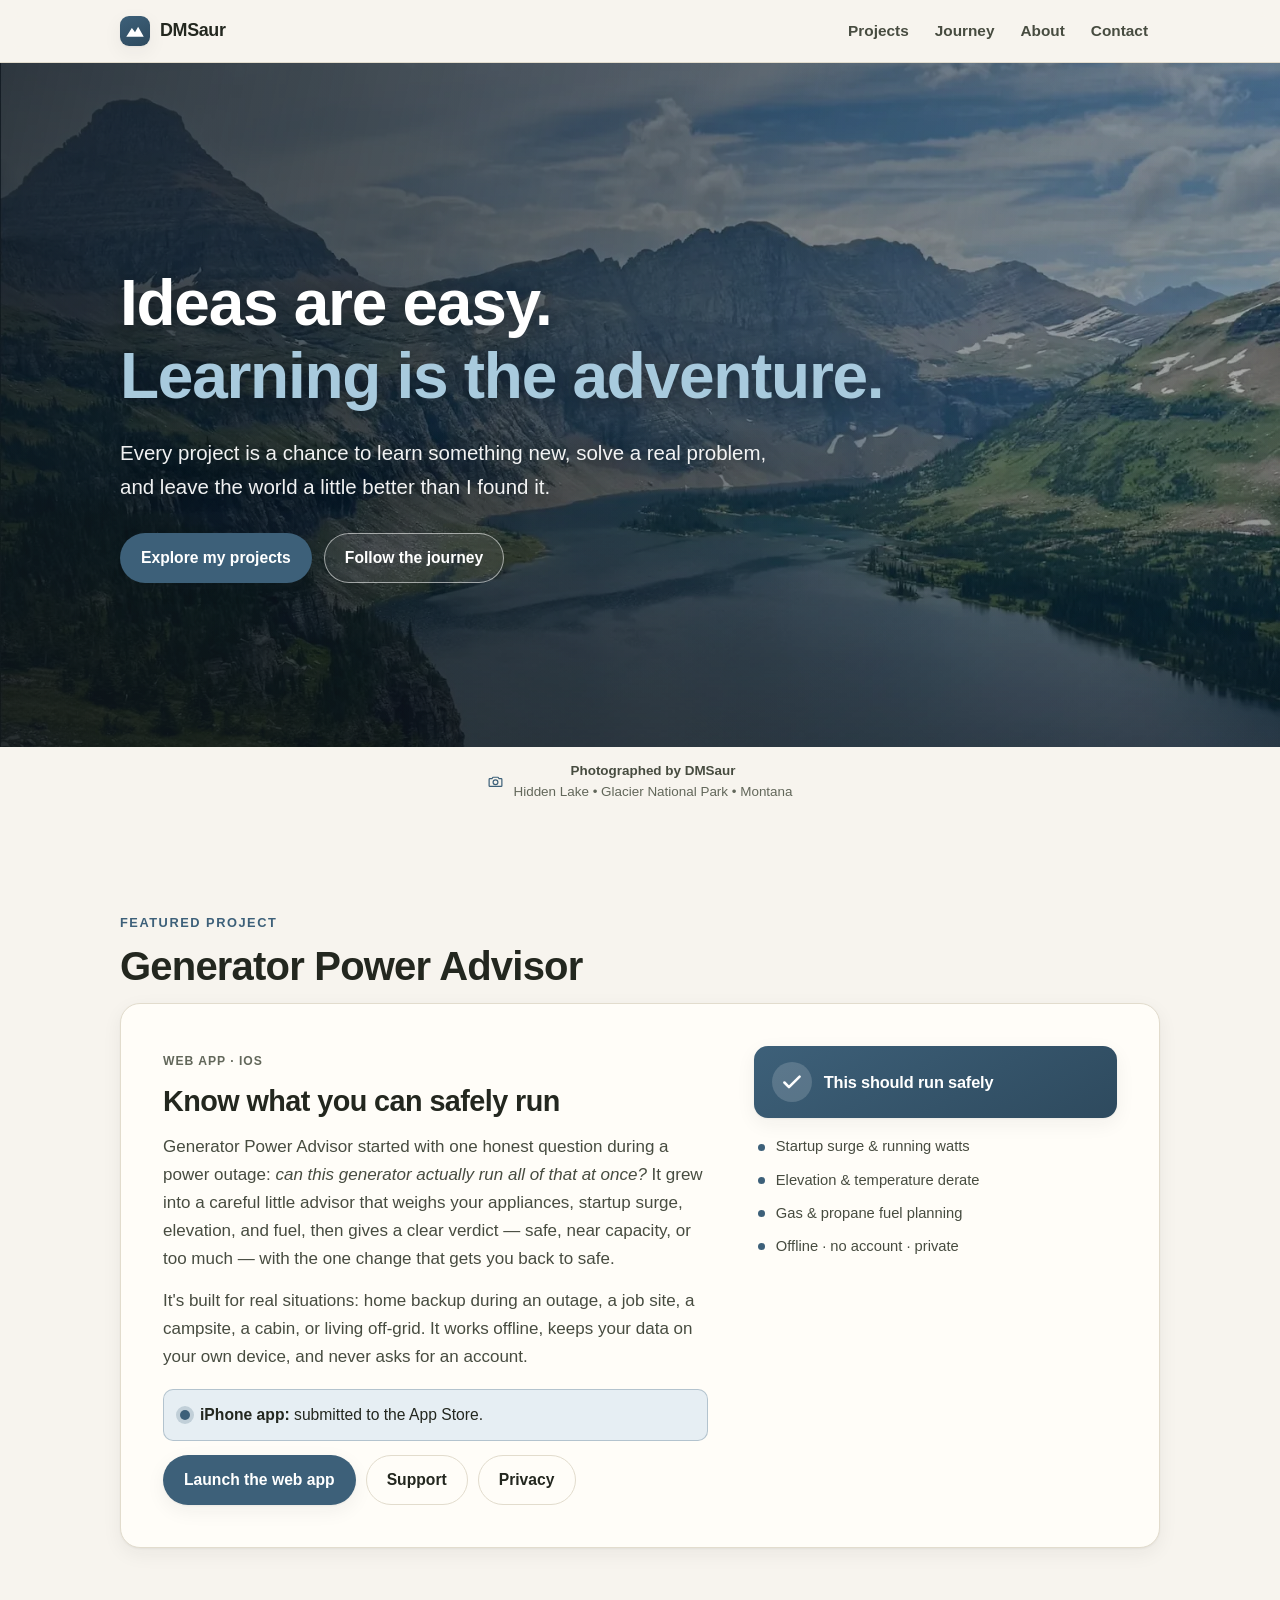
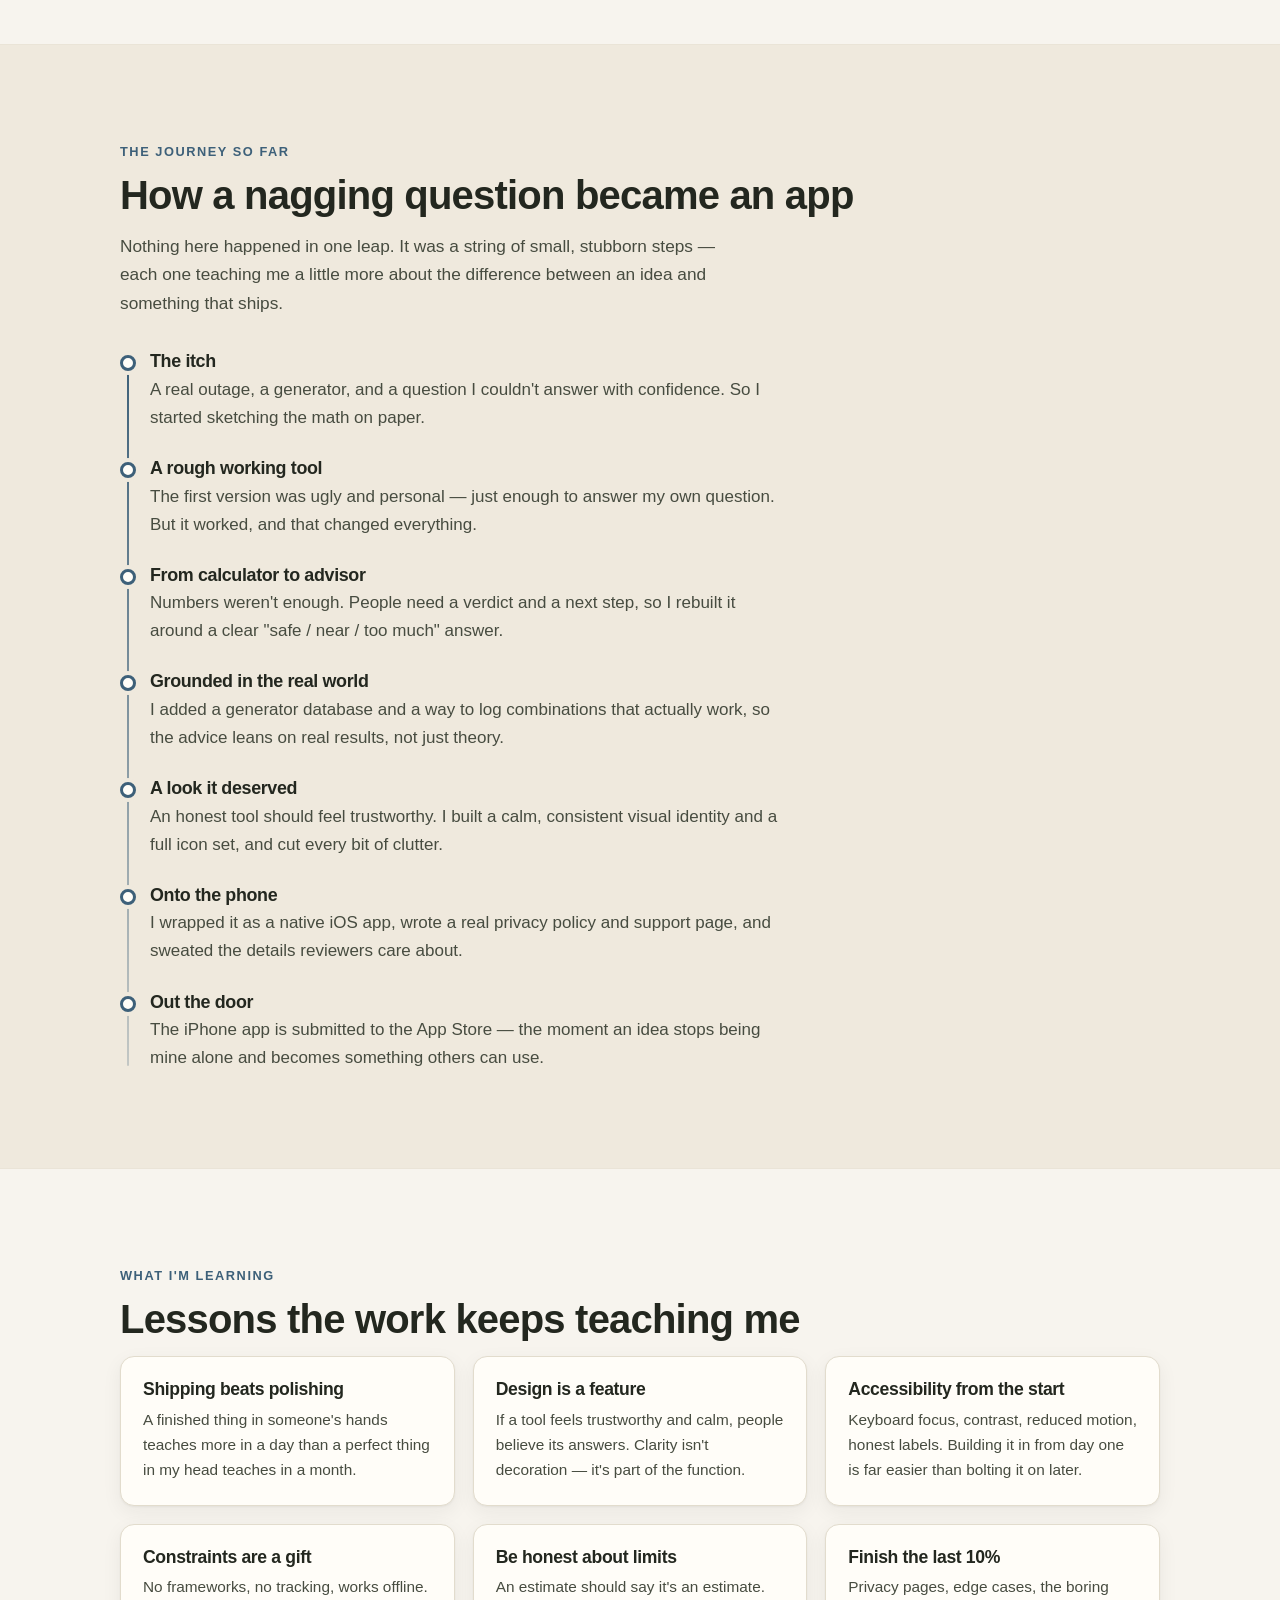
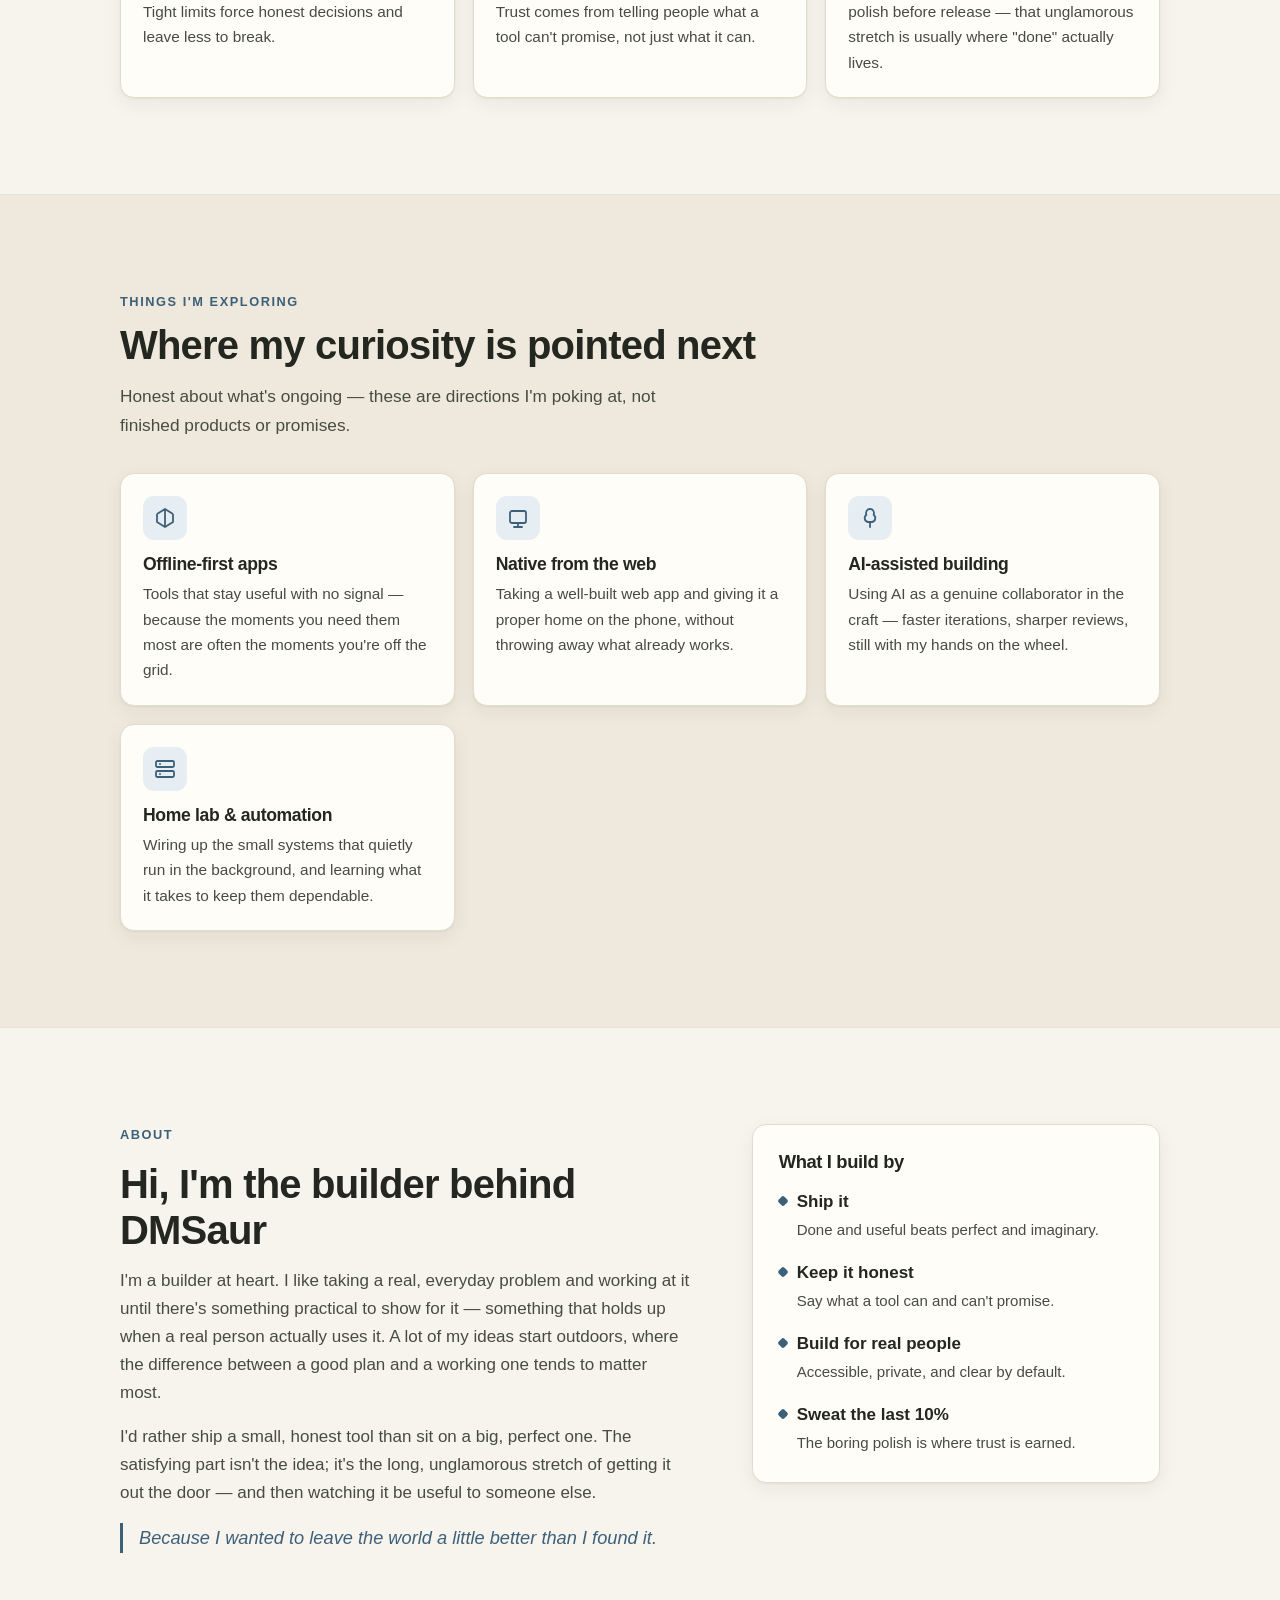
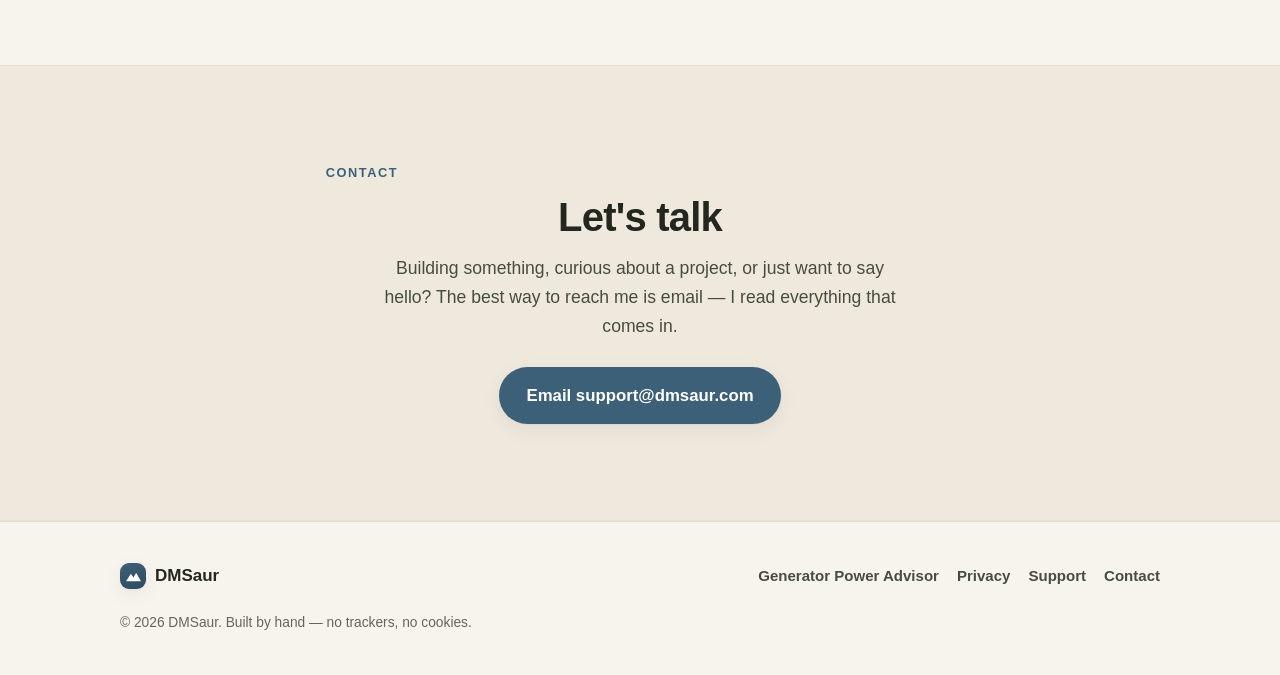
==== commit a57a9e2c: "Use dmsaur.com as authoritative URL; add visible desktop nav and clickable brand" ====
--- a/index.html
+++ b/index.html
@@ -6,19 +6,13 @@
 
   <!--
     ============================================================================
-    SITE URL CONFIGURATION  —  change these in ONE PLACE when the domain moves.
+    SITE URL CONFIGURATION
     ----------------------------------------------------------------------------
-    Currently deployed at:  https://mikesaur2020.github.io/
-    Future custom domain:   https://dmsaur.com/
-
-    When you move to dmsaur.com, update the absolute URLs in:
-      1. <link rel="canonical">            (this file, below)
-      2. og:url / twitter:url              (this file, below)
-      3. og:image / twitter:image          (this file, below)
-      4. sitemap.xml                       (<loc>)
-      5. robots.txt                        (Sitemap:)
-    Every one of those lines is marked with a "SITE URL" comment so it is easy
-    to find. Nothing else needs to change.
+    Authoritative public URL:  https://dmsaur.com/   (custom domain, live)
+    Legacy GitHub Pages host:  https://mikesaur2020.github.io/  (301-redirects here)
+
+    Canonical, og:url, og:image, twitter:image, and the JSON-LD "url" below all
+    use https://dmsaur.com. sitemap.xml and robots.txt use it too.
     ============================================================================
   -->
 
@@ -30,7 +24,7 @@
   <meta name="theme-color" content="#15170f" media="(prefers-color-scheme: dark)">
 
   <!-- SITE URL -->
-  <link rel="canonical" href="https://mikesaur2020.github.io/">
+  <link rel="canonical" href="https://dmsaur.com/">
 
   <!-- Open Graph -->
   <meta property="og:type" content="website">
@@ -38,9 +32,9 @@
   <meta property="og:title" content="DMSaur — Ideas are easy. Learning is the adventure.">
   <meta property="og:description" content="A builder who turns real problems into tools people can actually use. Home of Generator Power Advisor.">
   <!-- SITE URL -->
-  <meta property="og:url" content="https://mikesaur2020.github.io/">
+  <meta property="og:url" content="https://dmsaur.com/">
   <!-- SITE URL — SVG preview; see README for the recommended PNG export for broad social-network support. -->
-  <meta property="og:image" content="https://mikesaur2020.github.io/assets/social-preview.svg">
+  <meta property="og:image" content="https://dmsaur.com/assets/social-preview.svg">
   <meta property="og:image:alt" content="DMSaur — Ideas are easy. Learning is the adventure.">
 
   <!-- Twitter -->
@@ -48,7 +42,7 @@
   <meta name="twitter:title" content="DMSaur — Ideas are easy. Learning is the adventure.">
   <meta name="twitter:description" content="A builder who turns real problems into tools people can actually use. Home of Generator Power Advisor.">
   <!-- SITE URL -->
-  <meta name="twitter:image" content="https://mikesaur2020.github.io/assets/social-preview.svg">
+  <meta name="twitter:image" content="https://dmsaur.com/assets/social-preview.svg">
 
   <link rel="icon" href="favicon.svg" type="image/svg+xml">
   <link rel="stylesheet" href="styles.css">
@@ -64,7 +58,7 @@
     "@context": "https://schema.org",
     "@type": "Person",
     "name": "DMSaur",
-    "url": "https://mikesaur2020.github.io/",
+    "url": "https://dmsaur.com/",
     "email": "mailto:support@dmsaur.com",
     "description": "A builder who turns real problems into practical tools and ships them."
   }
@@ -73,9 +67,9 @@
 <body>
   <a class="skip-link" href="#main">Skip to content</a>
 
-  <header class="site-header" id="home">
+  <header class="site-header">
     <div class="wrap header-inner">
-      <a class="brand" href="#home" aria-label="DMSaur — home">
+      <a class="brand" href="https://dmsaur.com/" aria-label="DMSaur home">
         <span class="brand-mark" aria-hidden="true">
           <svg viewBox="0 0 32 32" role="img" aria-hidden="true">
             <path d="M2 25 L11 11 L16 18 L21 9 L30 25 Z" fill="currentColor"/>
@@ -85,20 +79,26 @@
         <span class="brand-text">DMSaur</span>
       </a>
 
-      <nav aria-label="Primary">
+      <nav class="primary-nav" aria-label="Primary">
+        <ul class="nav-desktop">
+          <li><a href="/#projects">Projects</a></li>
+          <li><a href="/#journey">Journey</a></li>
+          <li><a href="/#about">About</a></li>
+          <li><a href="/#contact">Contact</a></li>
+        </ul>
+
         <details class="nav" id="nav-disclosure">
-          <summary class="nav-toggle" aria-label="Menu">
+          <summary class="nav-toggle" aria-expanded="false">
             <svg viewBox="0 0 24 24" width="22" height="22" aria-hidden="true" focusable="false">
               <path d="M4 7h16M4 12h16M4 17h16" fill="none" stroke="currentColor" stroke-width="2" stroke-linecap="round"/>
             </svg>
             <span class="nav-toggle-label">Menu</span>
           </summary>
           <ul class="nav-list">
-            <li><a href="#home">Home</a></li>
-            <li><a href="#projects">Projects</a></li>
-            <li><a href="#journey">Journey</a></li>
-            <li><a href="#about">About</a></li>
-            <li><a href="#contact">Contact</a></li>
+            <li><a href="/#projects">Projects</a></li>
+            <li><a href="/#journey">Journey</a></li>
+            <li><a href="/#about">About</a></li>
+            <li><a href="/#contact">Contact</a></li>
           </ul>
         </details>
       </nav>
@@ -409,8 +409,8 @@
 
       <nav class="footer-nav" aria-label="Footer">
         <a href="https://gpa.dmsaur.com" rel="noopener">Generator Power Advisor</a>
-        <a href="https://gpa.dmsaur.com/privacy/" rel="noopener">Privacy</a>
-        <a href="https://gpa.dmsaur.com/support/" rel="noopener">Support</a>
+        <a href="/privacy/">Privacy</a>
+        <a href="/support/">Support</a>
         <a href="mailto:support@dmsaur.com">Contact</a>
       </nav>
 
--- a/styles.css
+++ b/styles.css
@@ -113,46 +113,55 @@
 }
 .header-inner { display: flex; align-items: center; justify-content: space-between; height: 62px; }
 
-.brand { display: inline-flex; align-items: center; gap: 10px; text-decoration: none; font-weight: 800; letter-spacing: -0.02em; color: var(--ink); font-size: 1.12rem; }
+.brand { display: inline-flex; align-items: center; gap: 10px; text-decoration: none; font-weight: 800; letter-spacing: -0.02em; color: var(--ink); font-size: 1.12rem; transition: opacity .15s var(--ease); }
+.brand:hover { opacity: 0.82; }
 .brand-mark { width: 30px; height: 30px; border-radius: 9px; display: grid; place-items: center; color: #fff;
   background: linear-gradient(155deg, var(--accent) 0%, var(--accent-deep) 100%); box-shadow: var(--shadow-1); }
 .brand-mark svg { width: 20px; height: 20px; }
 .brand-mark.small { width: 26px; height: 26px; }
 .brand-mark.small svg { width: 17px; height: 17px; }
 
-/* Disclosure-based nav: works with NO JavaScript (native <details>). */
-.nav { position: relative; }
-.nav-toggle { display: none; }               /* hidden on desktop */
-.nav-list { display: flex; align-items: center; gap: 4px; }
+/* Primary nav — visible inline links on desktop, disclosure menu on mobile. */
+.primary-nav { display: flex; align-items: center; }
+
+/* Desktop: understated inline links (no boxes, no button styling). */
+.nav-desktop { display: flex; align-items: center; gap: 2px; }
+.nav-desktop a {
+  display: inline-block; padding: 8px 12px; border-radius: 8px; text-decoration: none;
+  color: var(--ink-soft); font-weight: 600; font-size: 0.96rem;
+  transition: background .15s var(--ease), color .15s var(--ease);
+}
+.nav-desktop a:hover { background: var(--accent-tint); color: var(--ink); }
+
+/* Mobile disclosure — hidden on desktop; native <details> works with no JS. */
+.nav { position: relative; display: none; }
+.nav-toggle {
+  display: inline-flex; align-items: center; gap: 7px; cursor: pointer; list-style: none;
+  padding: 8px 12px; border: 1px solid var(--line); border-radius: 9px; background: var(--surface);
+  color: var(--ink); font-weight: 650; font-size: 0.92rem; user-select: none;
+}
+.nav-toggle::-webkit-details-marker { display: none; }
+.nav-toggle::marker { content: ""; }
+.nav-toggle:hover { border-color: var(--accent); }
+.nav[open] .nav-toggle { border-color: var(--accent); }
+.nav-list {
+  position: absolute; right: 0; top: calc(100% + 10px);
+  display: flex; flex-direction: column; align-items: stretch; gap: 2px;
+  min-width: 200px; max-width: min(78vw, 280px);
+  background: var(--surface); border: 1px solid var(--line); border-radius: 12px;
+  box-shadow: var(--shadow-2); padding: 8px;
+}
 .nav-list a {
-  display: inline-block; padding: 8px 12px; border-radius: 8px; text-decoration: none;
-  color: var(--ink-soft); font-weight: 600; font-size: 0.96rem; transition: background .15s var(--ease), color .15s var(--ease);
+  display: block; padding: 11px 12px; border-radius: 8px; text-decoration: none;
+  color: var(--ink-soft); font-weight: 600; font-size: 1rem;
+  transition: background .15s var(--ease), color .15s var(--ease);
 }
 .nav-list a:hover { background: var(--accent-tint); color: var(--ink); }
 
-/* Mobile: collapse into a tappable disclosure. */
 @media (max-width: 720px) {
-  .nav-toggle {
-    display: inline-flex; align-items: center; gap: 7px; cursor: pointer; list-style: none;
-    padding: 8px 12px; border: 1px solid var(--line); border-radius: 9px; background: var(--surface);
-    color: var(--ink); font-weight: 650; font-size: 0.92rem; user-select: none;
-  }
-  .nav-toggle::-webkit-details-marker { display: none; }
-  .nav-toggle:hover { border-color: var(--accent); }
-  .nav[open] .nav-toggle { border-color: var(--accent); }
-
-  .nav-list {
-    position: absolute; right: 0; top: calc(100% + 10px);
-    flex-direction: column; align-items: stretch; gap: 2px; min-width: 200px;
-    background: var(--surface); border: 1px solid var(--line); border-radius: 12px;
-    box-shadow: var(--shadow-2); padding: 8px;
-  }
-  .nav-list a { padding: 11px 12px; font-size: 1rem; }
-}
-
-/* No-JS safeguard: if scripts are off we can't rely on toggling, but <details>
-   is native so it still works. This just guarantees the toggle is visible. */
-.no-js .nav-toggle { }
+  .nav-desktop { display: none; }
+  .nav { display: block; }
+}
 
 /* ==========================================================================
    Buttons
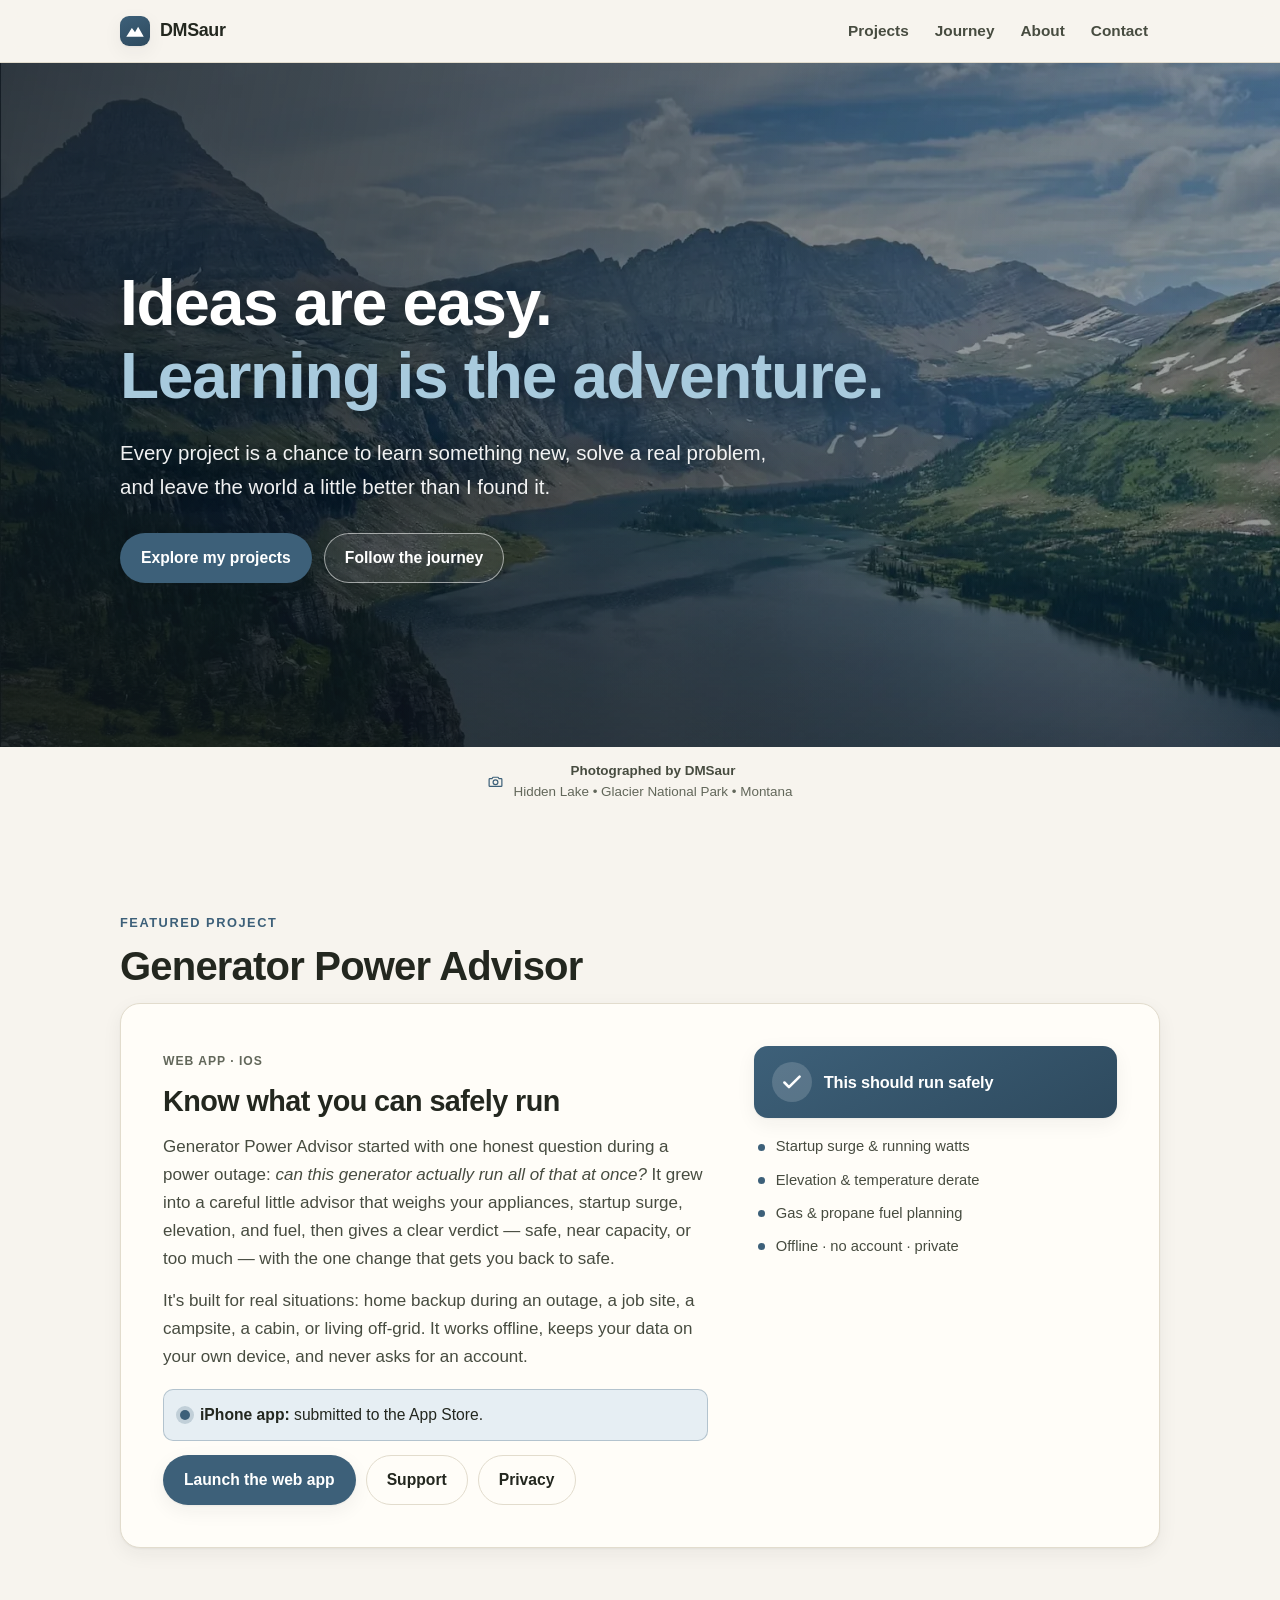
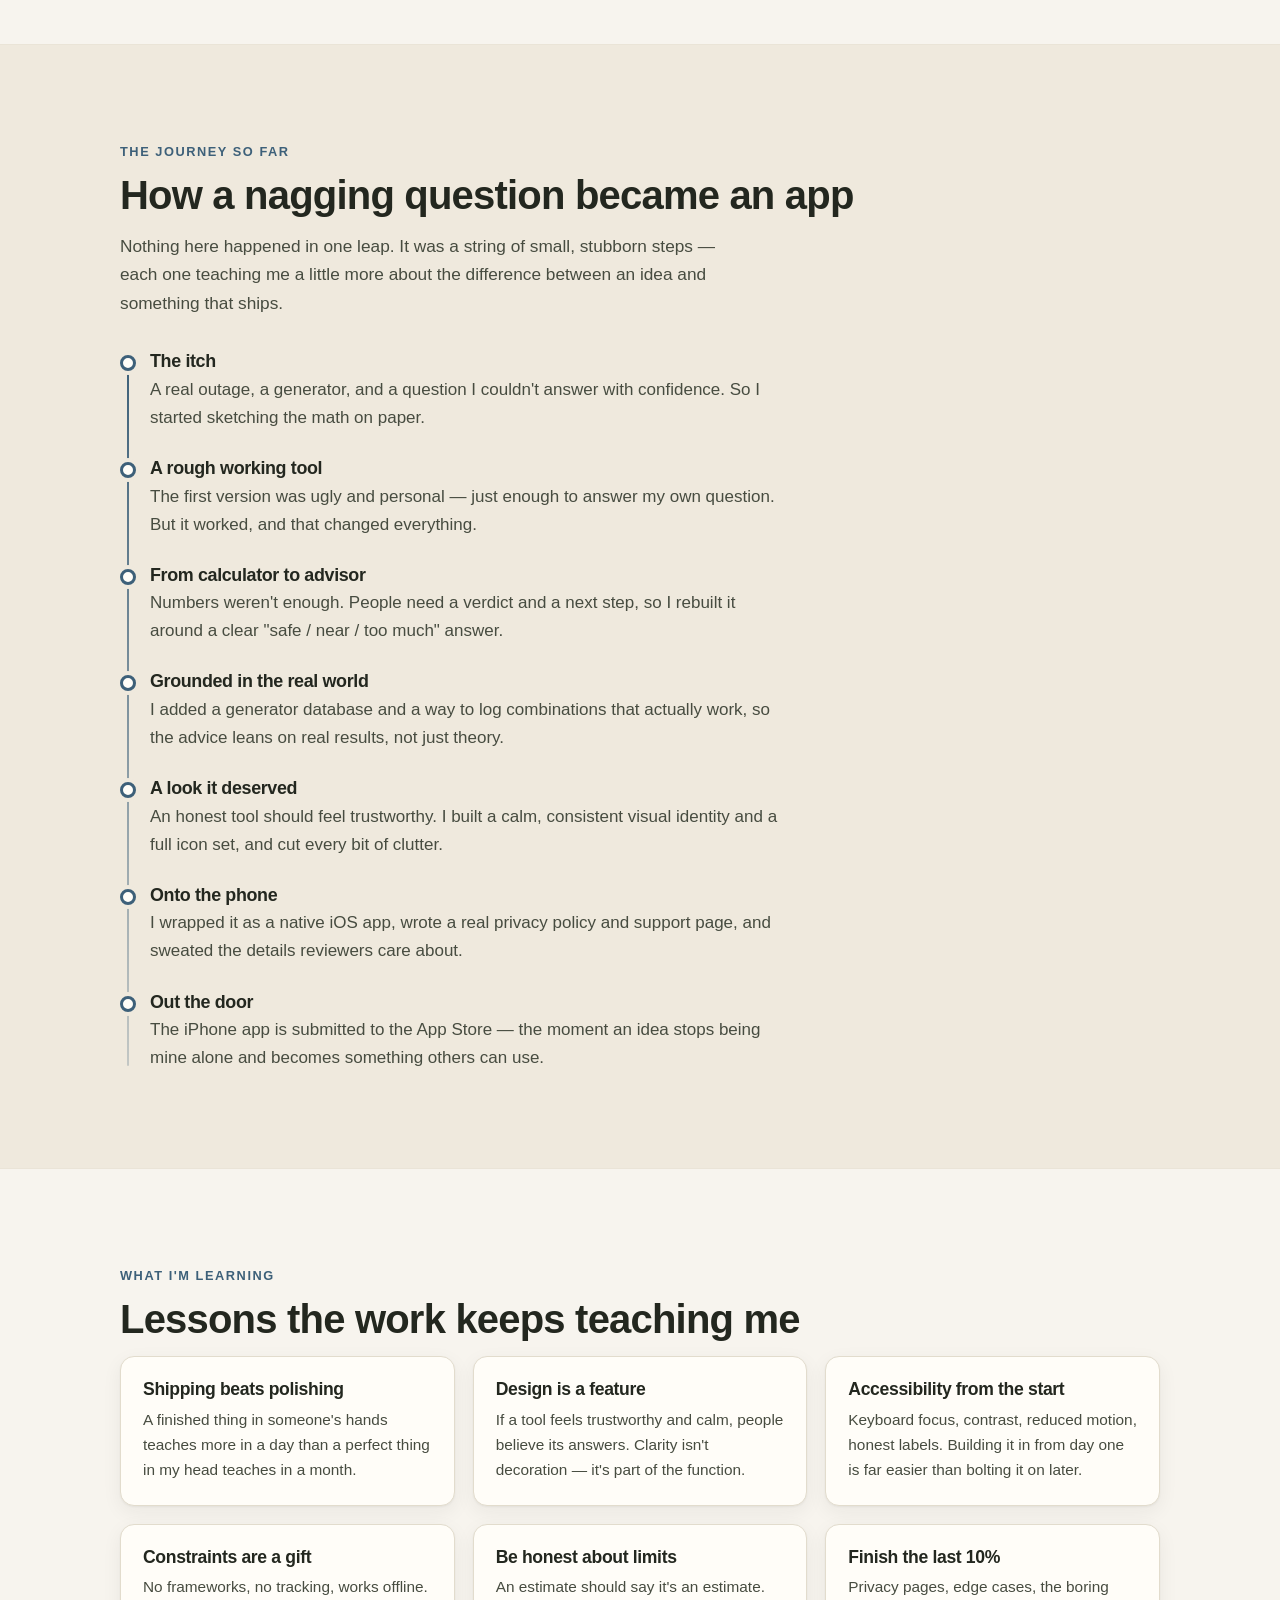
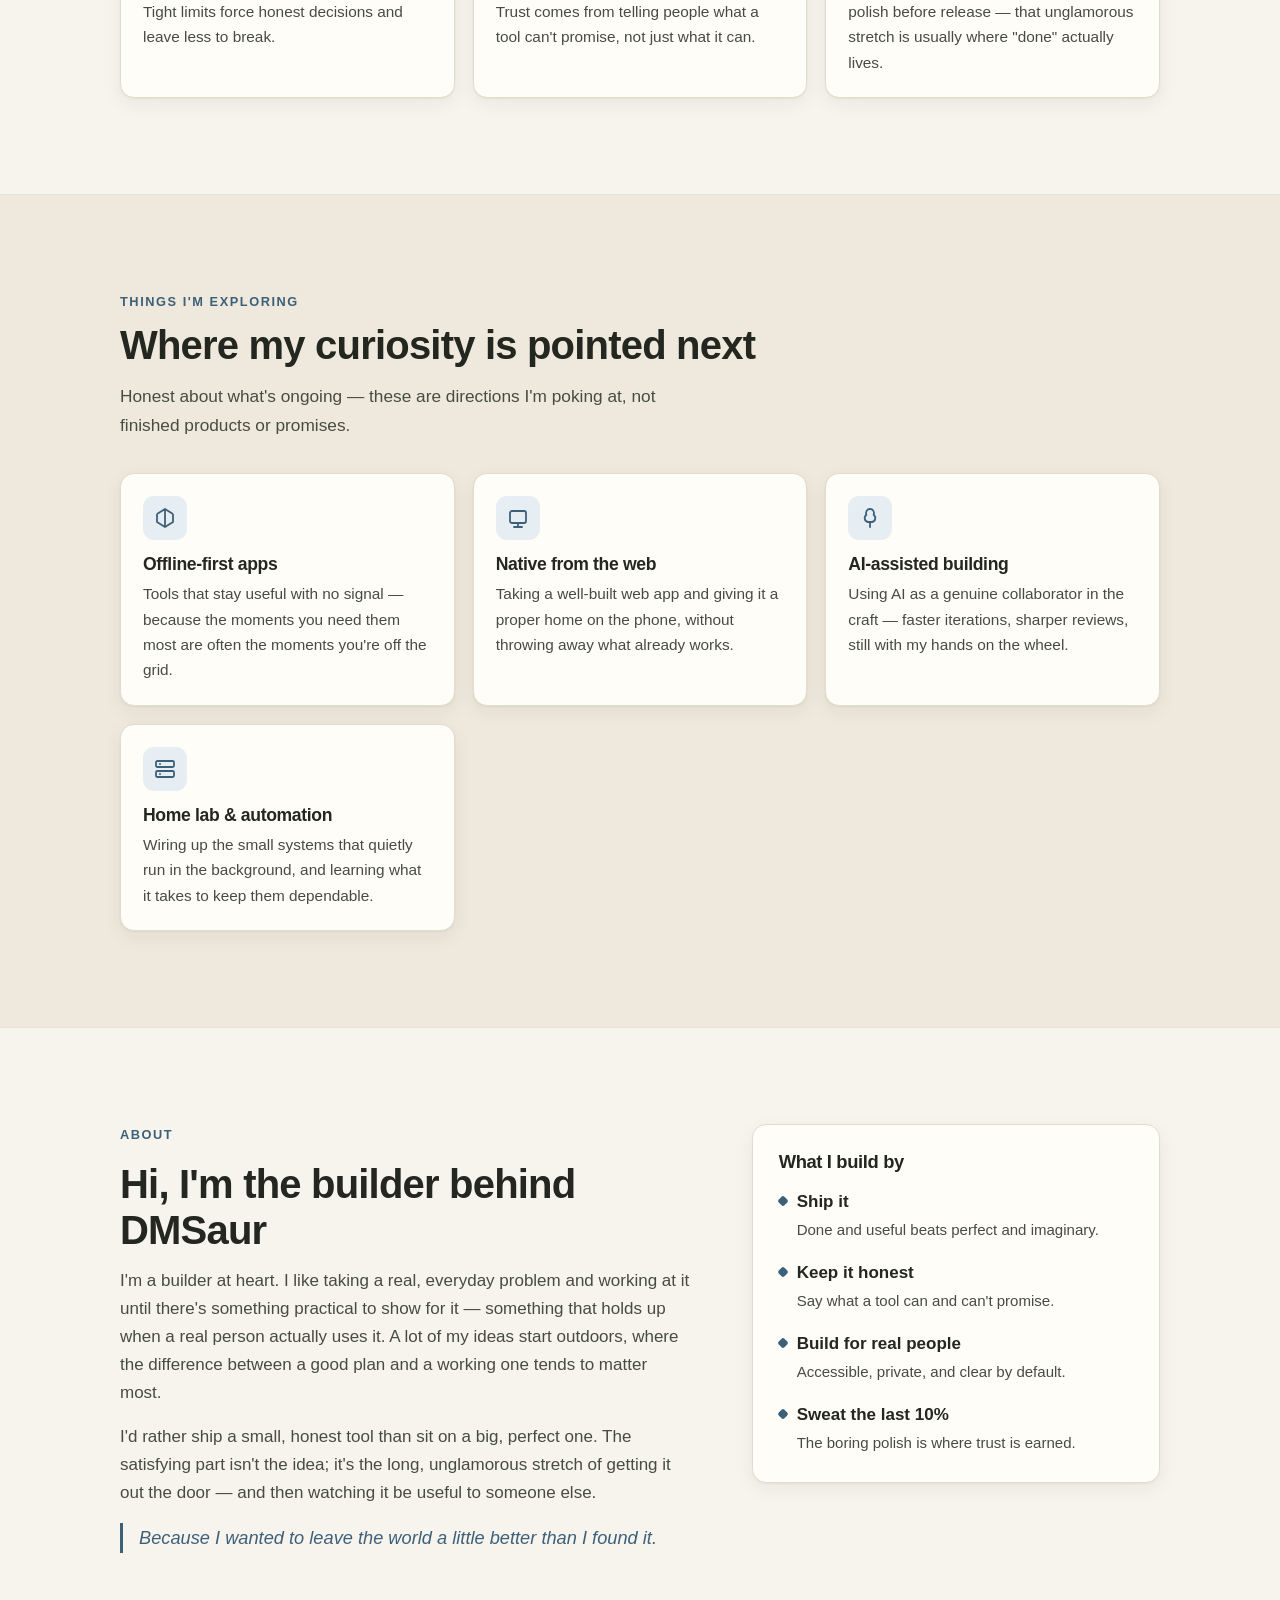
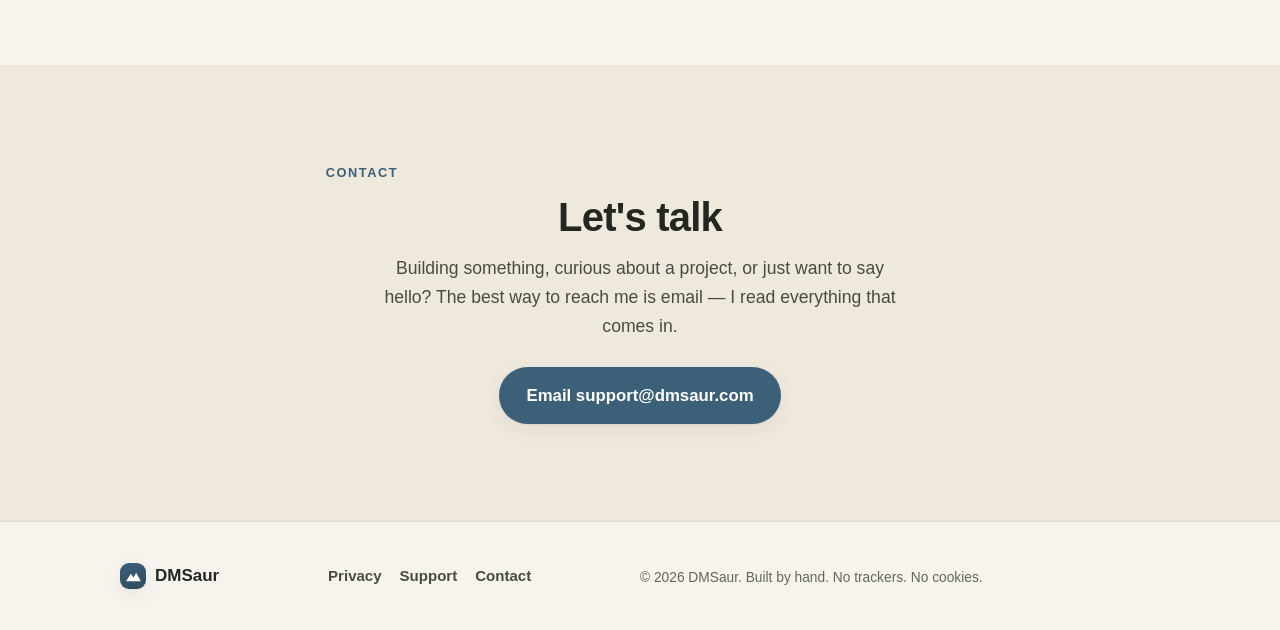
==== commit 05b427c6: "Standardize footer across all pages and add it to 404" ====
--- a/index.html
+++ b/index.html
@@ -408,14 +408,13 @@
       </div>
 
       <nav class="footer-nav" aria-label="Footer">
-        <a href="https://gpa.dmsaur.com" rel="noopener">Generator Power Advisor</a>
         <a href="/privacy/">Privacy</a>
         <a href="/support/">Support</a>
         <a href="mailto:support@dmsaur.com">Contact</a>
       </nav>
 
       <p class="footer-note">
-        &copy; <span id="year">2026</span> DMSaur. Built by hand — no trackers, no cookies.
+        &copy; <span id="year">2026</span> DMSaur. Built by hand. No trackers. No cookies.
       </p>
     </div>
   </footer>
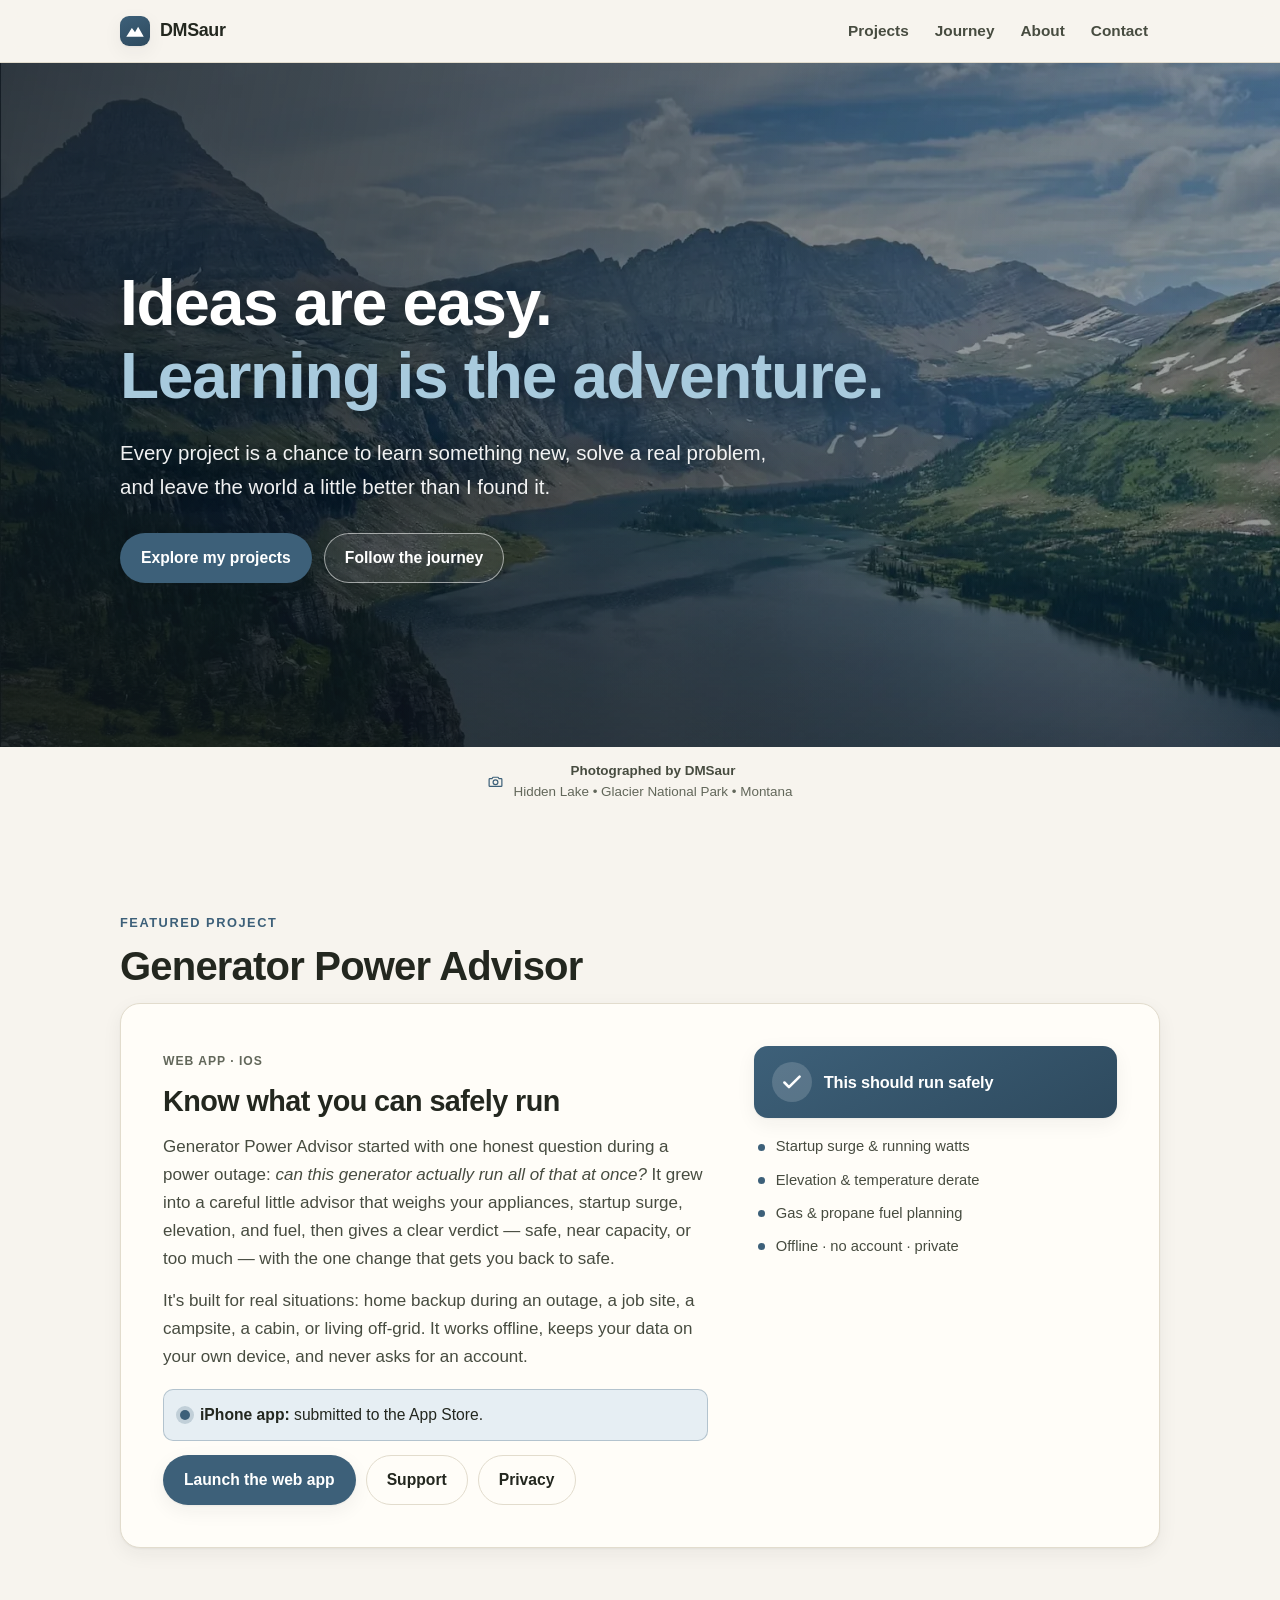
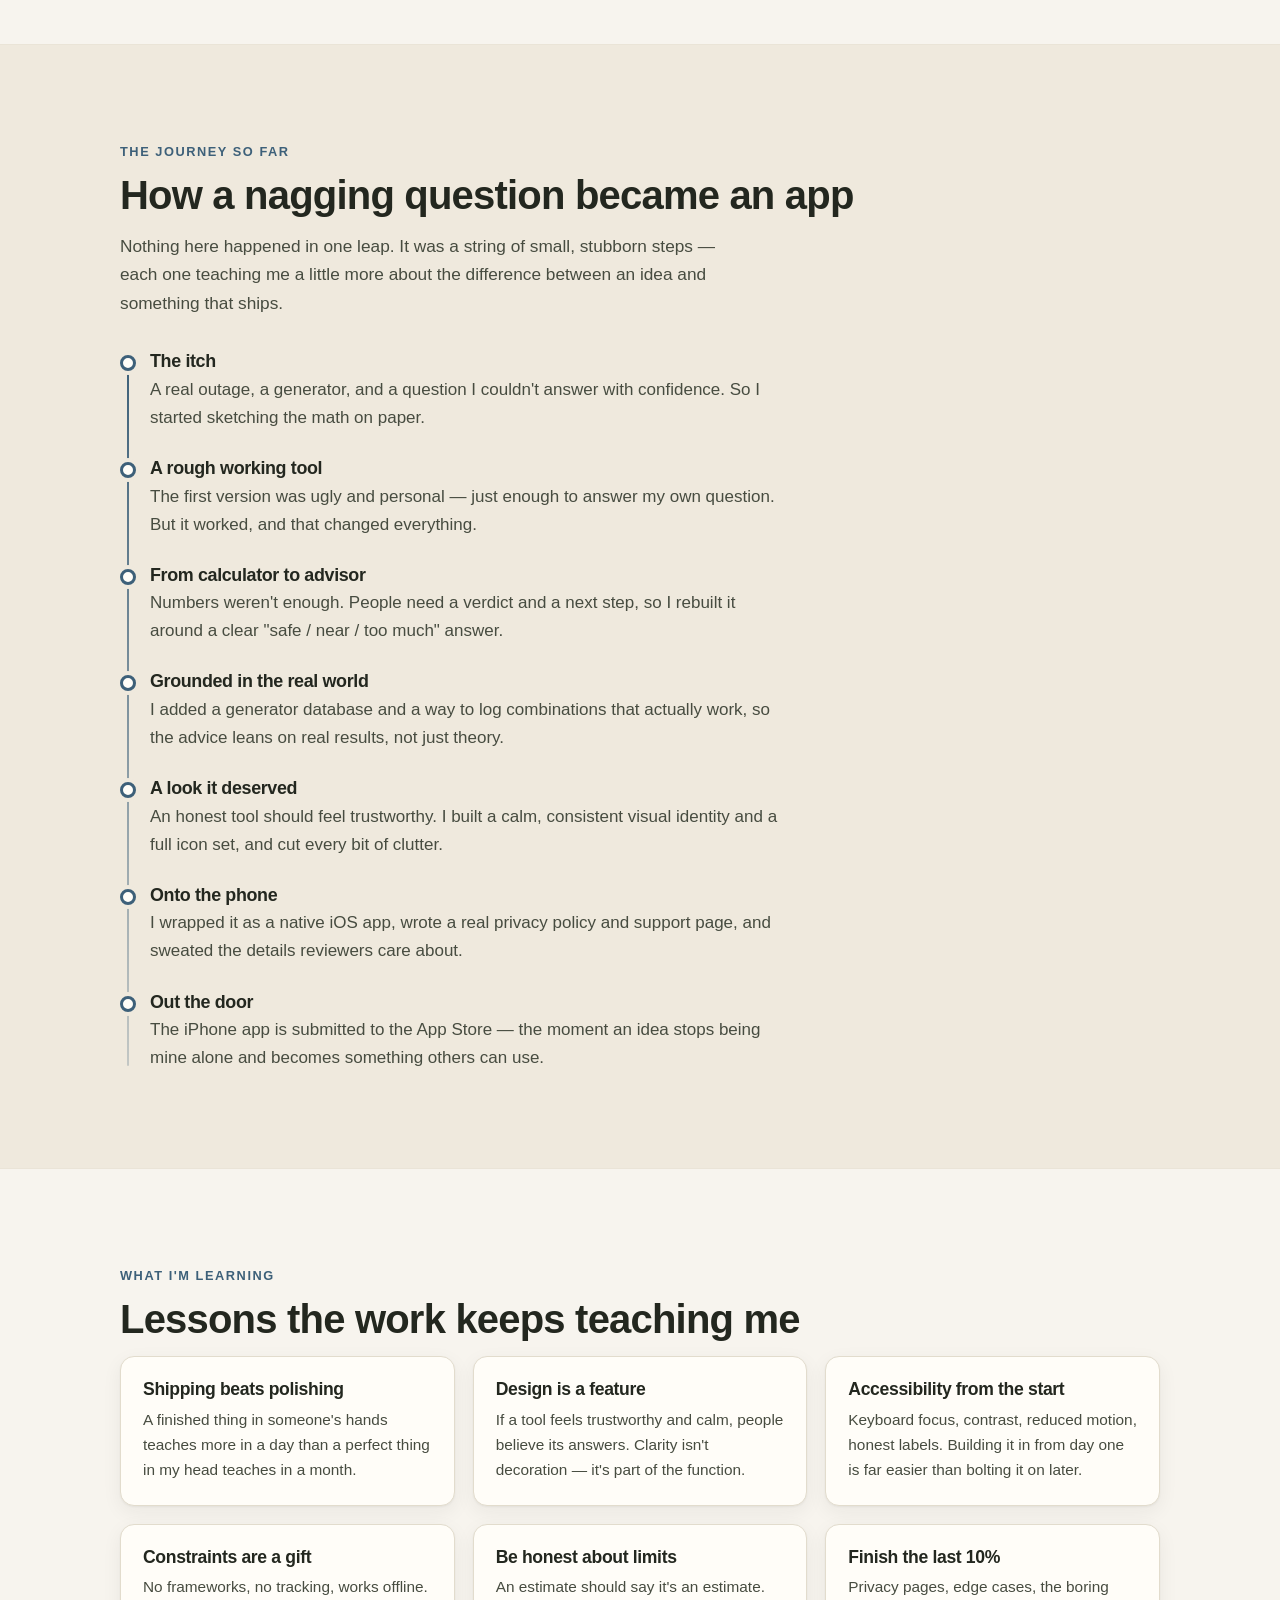
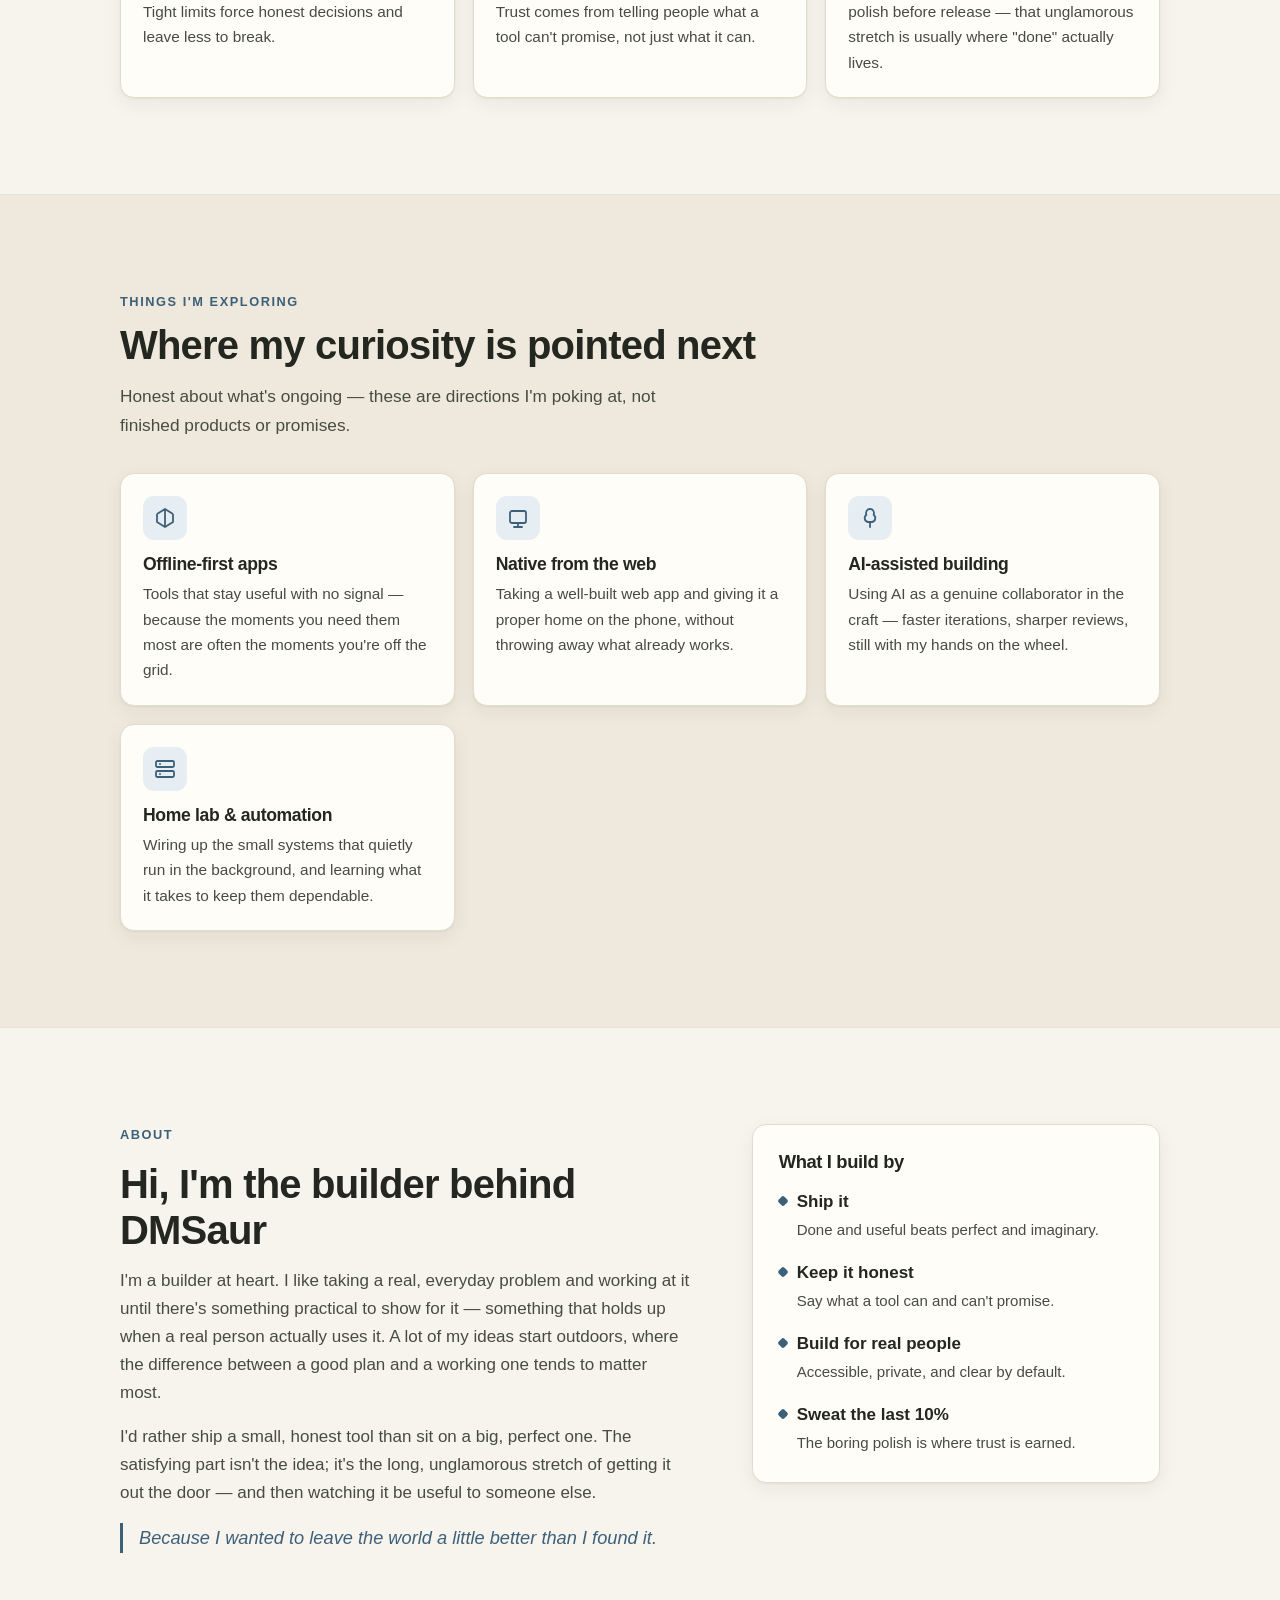
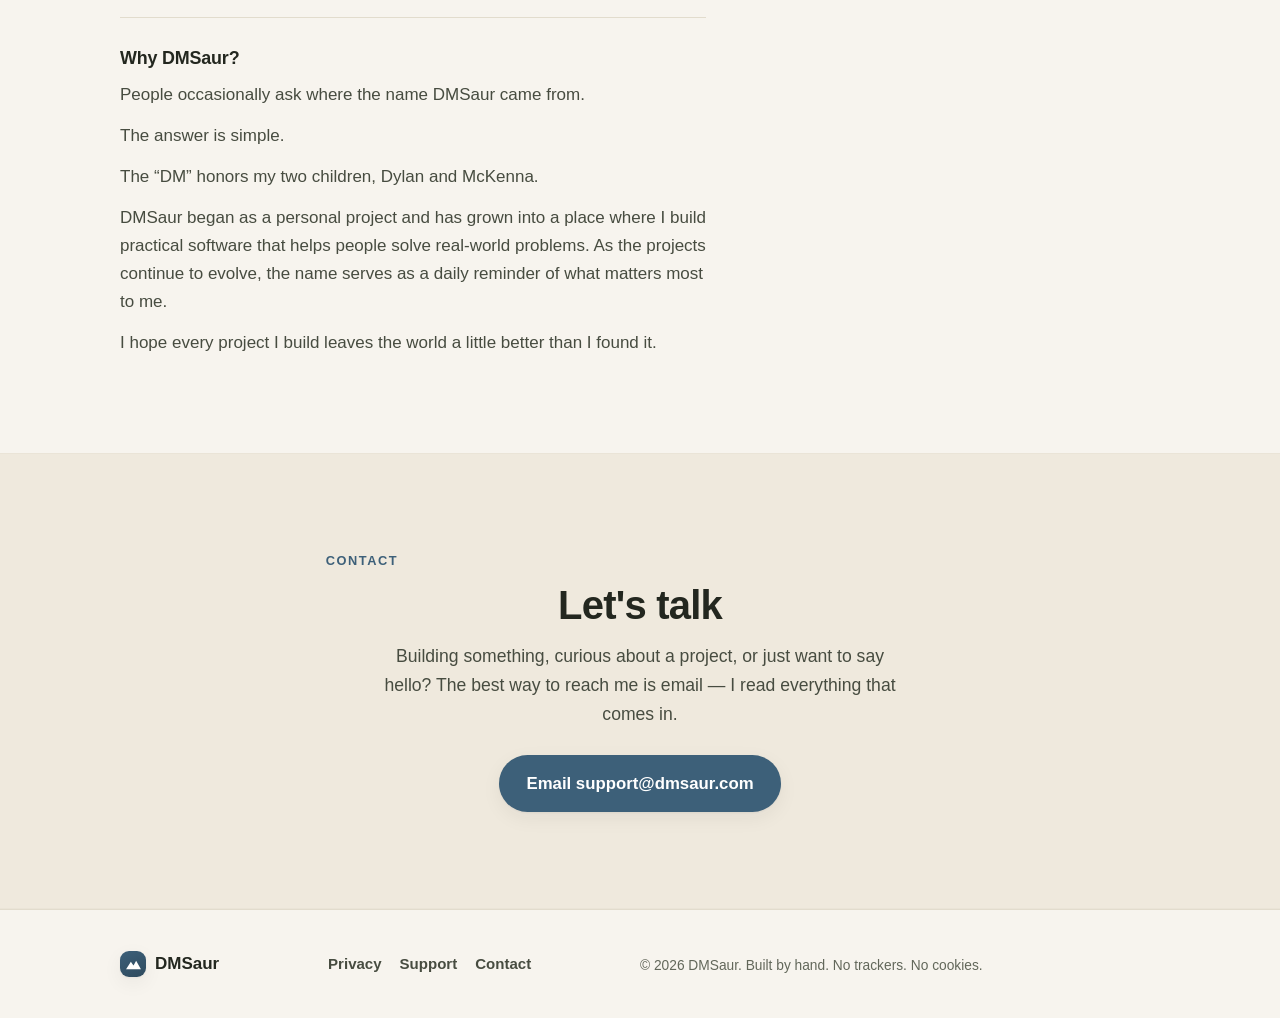
==== commit 9892fd79: "Add "Why DMSaur?" brand-story note to the About section" ====
--- a/index.html
+++ b/index.html
@@ -366,6 +366,17 @@
           </ul>
         </aside>
       </div>
+
+      <div class="wrap">
+        <div class="why-dmsaur">
+          <h3 class="why-title">Why DMSaur?</h3>
+          <p>People occasionally ask where the name DMSaur came from.</p>
+          <p>The answer is simple.</p>
+          <p>The “DM” honors my two children, Dylan and McKenna.</p>
+          <p>DMSaur began as a personal project and has grown into a place where I build practical software that helps people solve real-world problems. As the projects continue to evolve, the name serves as a daily reminder of what matters most to me.</p>
+          <p>I hope every project I build leaves the world a little better than I found it.</p>
+        </div>
+      </div>
     </section>
 
     <!-- ========================== CONTACT ========================== -->
--- a/styles.css
+++ b/styles.css
@@ -279,6 +279,12 @@
 .value-key { font-weight: 700; color: var(--ink); }
 .value-desc { font-size: 0.94rem; color: var(--ink-soft); }
 
+/* "Why DMSaur?" — an understated brand-story note closing the About section. */
+.why-dmsaur { max-width: 62ch; margin-top: clamp(30px, 5vw, 48px); padding-top: clamp(22px, 4vw, 30px); border-top: 1px solid var(--line); }
+.why-title { font-size: 1.12rem; letter-spacing: -0.01em; margin-bottom: 12px; }
+.why-dmsaur p { color: var(--ink-soft); margin-bottom: 13px; }
+.why-dmsaur p:last-child { margin-bottom: 0; }
+
 /* ==========================================================================
    Contact
    ========================================================================== */
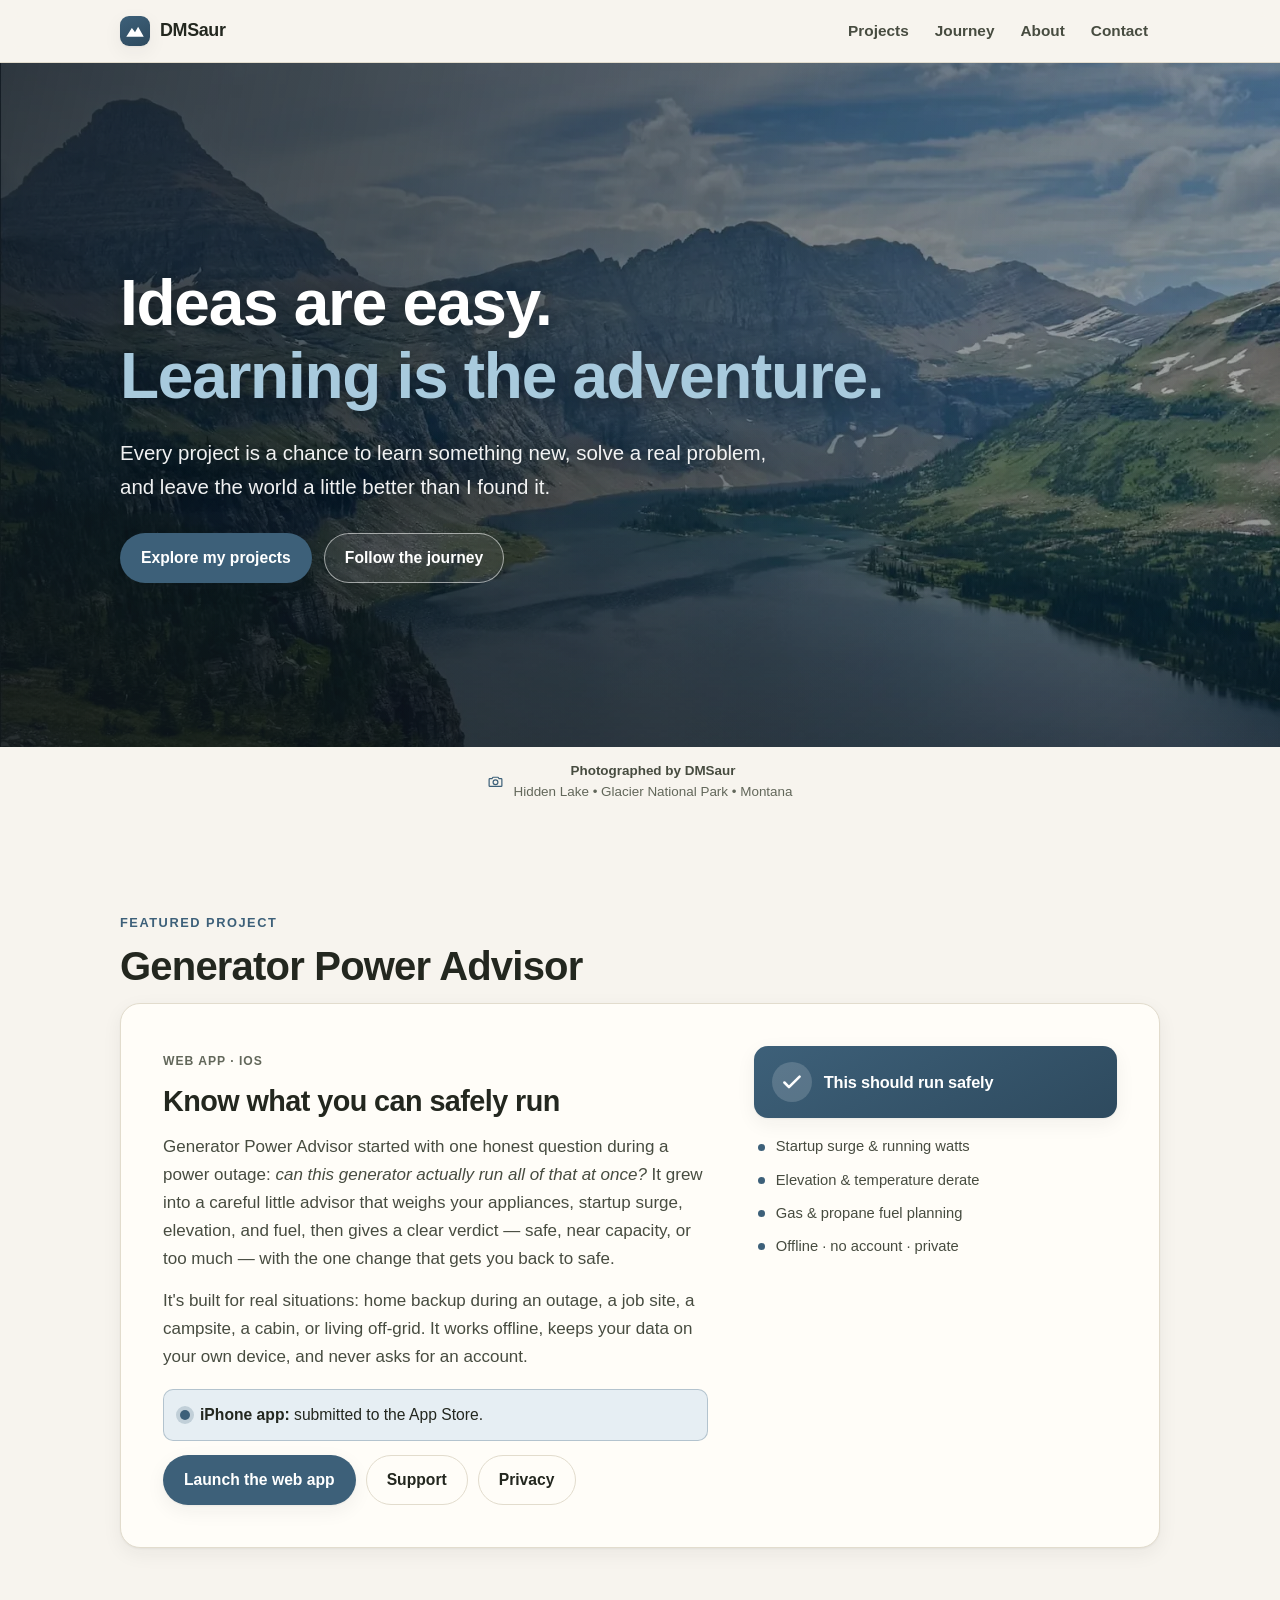
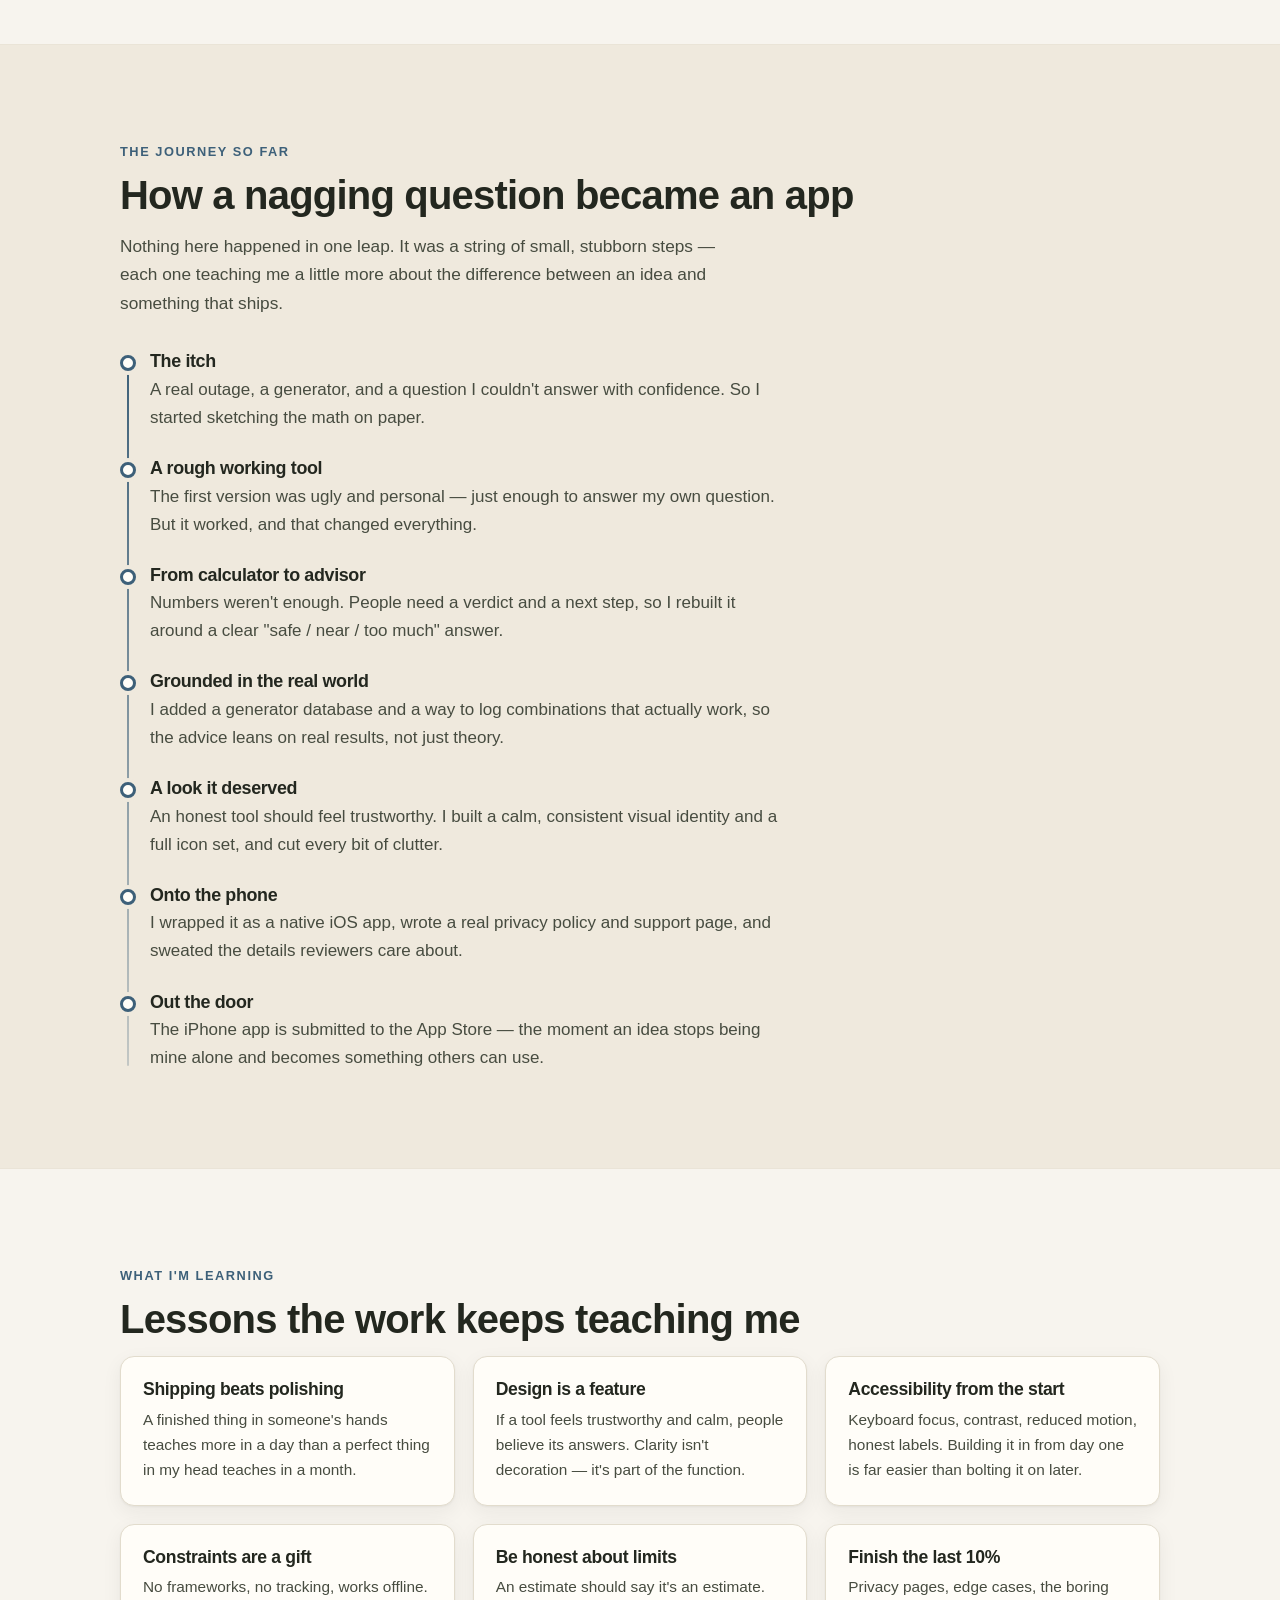
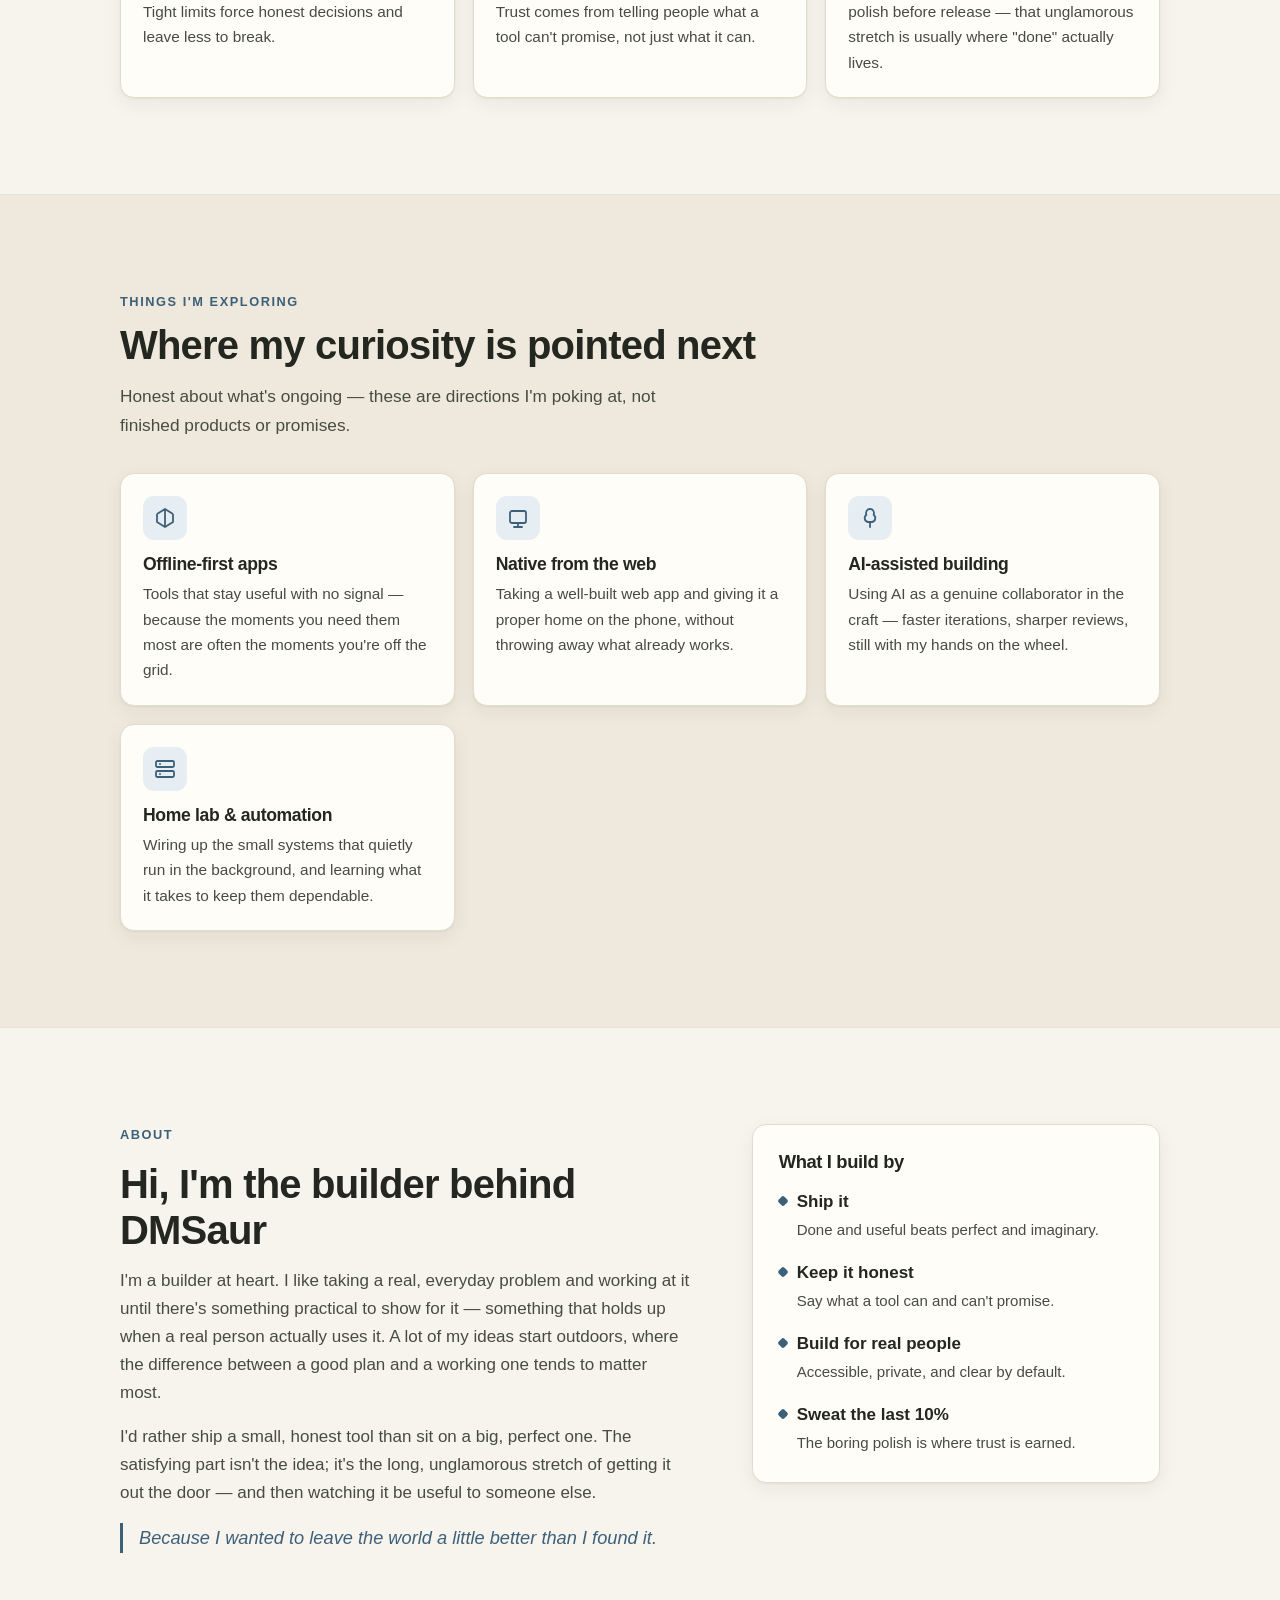
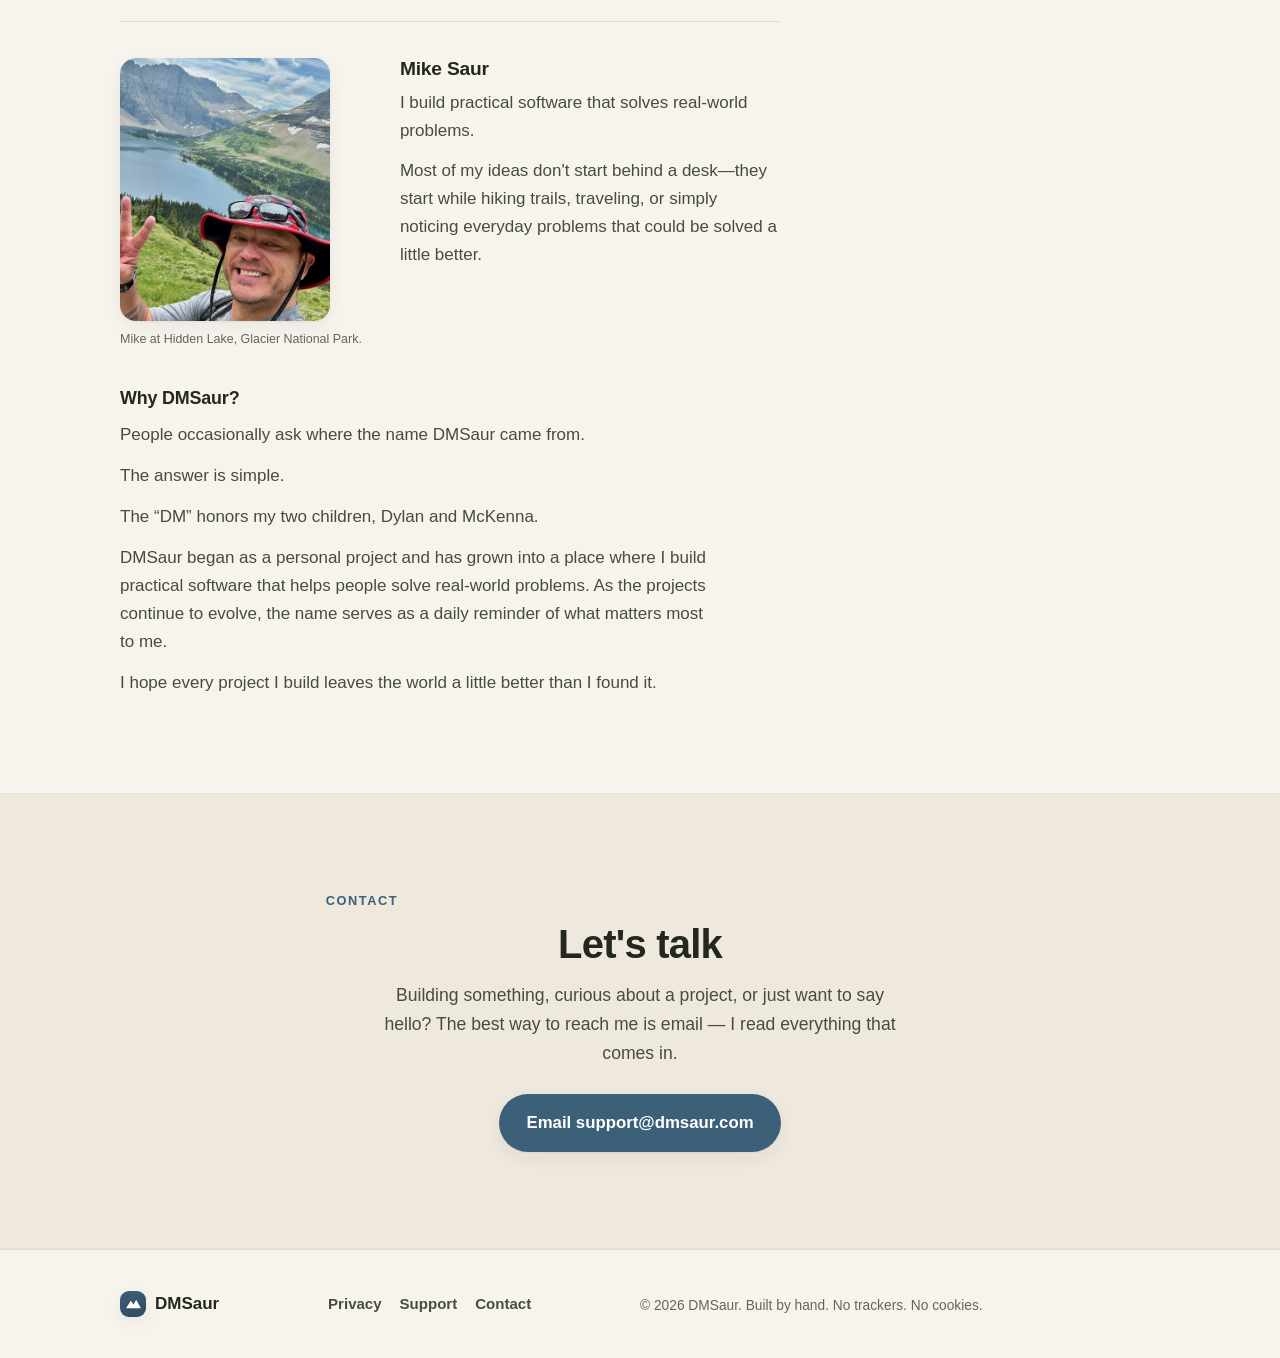
==== commit b1983721: "Add Mike Saur environmental portrait and intro to the About section" ====
--- a/index.html
+++ b/index.html
@@ -368,6 +368,22 @@
       </div>
 
       <div class="wrap">
+        <div class="about-profile">
+          <figure class="profile-figure">
+            <picture>
+              <source type="image/webp" srcset="assets/mike-about.webp">
+              <img class="profile-photo" src="assets/mike-about.jpg" width="480" height="600" loading="lazy" decoding="async"
+                   alt="Mike Saur, smiling on a grassy alpine ridge above Hidden Lake in Glacier National Park, with the blue lake and rocky peaks behind him">
+            </picture>
+            <figcaption class="profile-caption">Mike at Hidden Lake, Glacier National Park.</figcaption>
+          </figure>
+          <div class="profile-intro">
+            <h3 class="profile-name">Mike Saur</h3>
+            <p>I build practical software that solves real-world problems.</p>
+            <p>Most of my ideas don't start behind a desk—they start while hiking trails, traveling, or simply noticing everyday problems that could be solved a little better.</p>
+          </div>
+        </div>
+
         <div class="why-dmsaur">
           <h3 class="why-title">Why DMSaur?</h3>
           <p>People occasionally ask where the name DMSaur came from.</p>
--- a/styles.css
+++ b/styles.css
@@ -279,11 +279,35 @@
 .value-key { font-weight: 700; color: var(--ink); }
 .value-desc { font-size: 0.94rem; color: var(--ink-soft); }
 
-/* "Why DMSaur?" — an understated brand-story note closing the About section. */
-.why-dmsaur { max-width: 62ch; margin-top: clamp(30px, 5vw, 48px); padding-top: clamp(22px, 4vw, 30px); border-top: 1px solid var(--line); }
+/* Meet-the-creator block: photo + short intro, then the "Why DMSaur?" note.
+   A single hairline divider above the whole block sets it apart from the
+   About narrative; the pieces below it flow together without extra rules. */
+.about-profile {
+  display: flex; align-items: flex-start; gap: clamp(20px, 4vw, 38px);
+  max-width: 660px; margin-top: clamp(32px, 5vw, 52px);
+  padding-top: clamp(26px, 4vw, 36px); border-top: 1px solid var(--line);
+}
+.profile-figure { flex: 0 0 auto; margin: 0; }
+.profile-photo {
+  width: clamp(150px, 26vw, 210px); aspect-ratio: 4 / 5; height: auto; display: block;
+  border-radius: 16px; object-fit: cover; object-position: center;
+  box-shadow: var(--shadow-1); background: var(--surface);
+}
+.profile-caption { margin-top: 9px; font-size: 0.78rem; color: var(--faint); line-height: 1.45; }
+.profile-name { font-size: 1.2rem; letter-spacing: -0.01em; margin-bottom: 8px; }
+.profile-intro p { color: var(--ink-soft); margin-bottom: 12px; }
+.profile-intro p:last-child { margin-bottom: 0; }
+
+/* "Why DMSaur?" — an understated brand-story note, flowing after the intro. */
+.why-dmsaur { max-width: 62ch; margin-top: clamp(26px, 4vw, 40px); }
 .why-title { font-size: 1.12rem; letter-spacing: -0.01em; margin-bottom: 12px; }
 .why-dmsaur p { color: var(--ink-soft); margin-bottom: 13px; }
 .why-dmsaur p:last-child { margin-bottom: 0; }
+
+@media (max-width: 640px) {
+  .about-profile { flex-direction: column; align-items: flex-start; gap: 16px; }
+  .profile-caption { text-align: left; }
+}
 
 /* ==========================================================================
    Contact
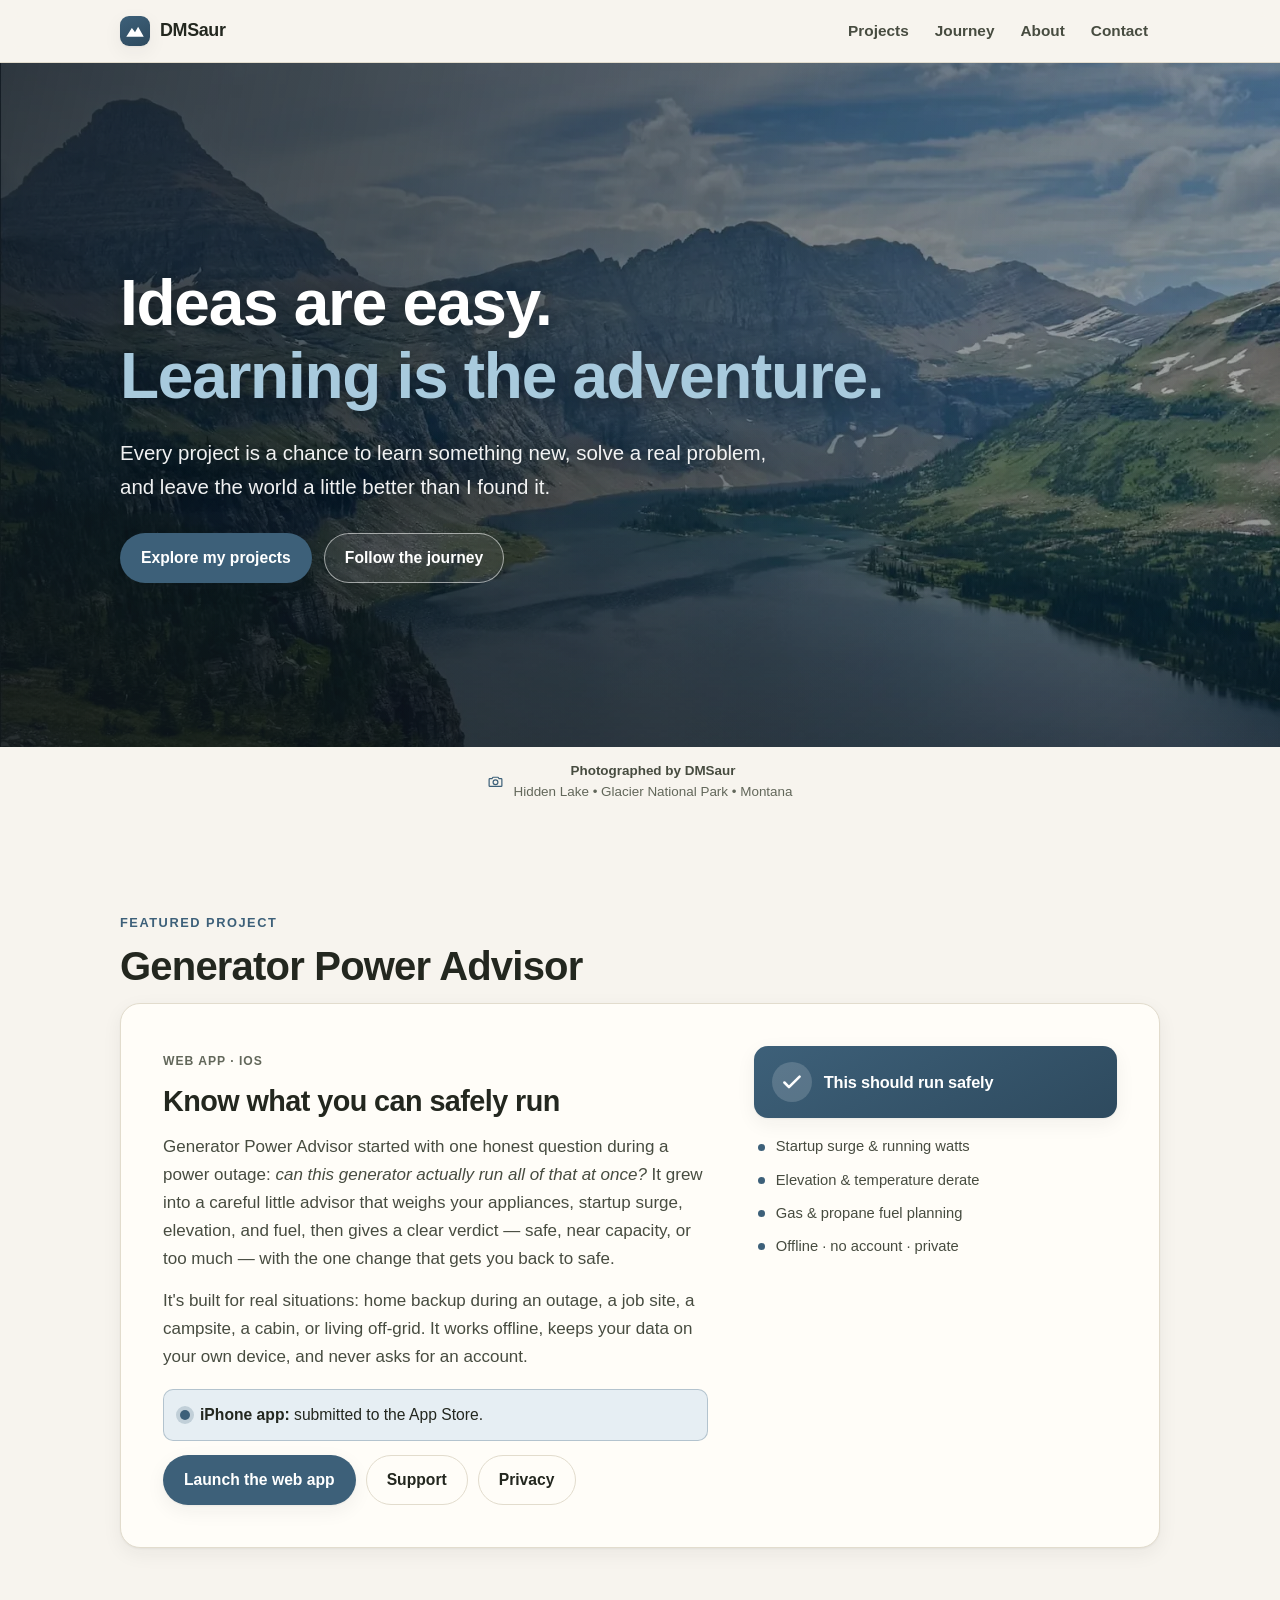
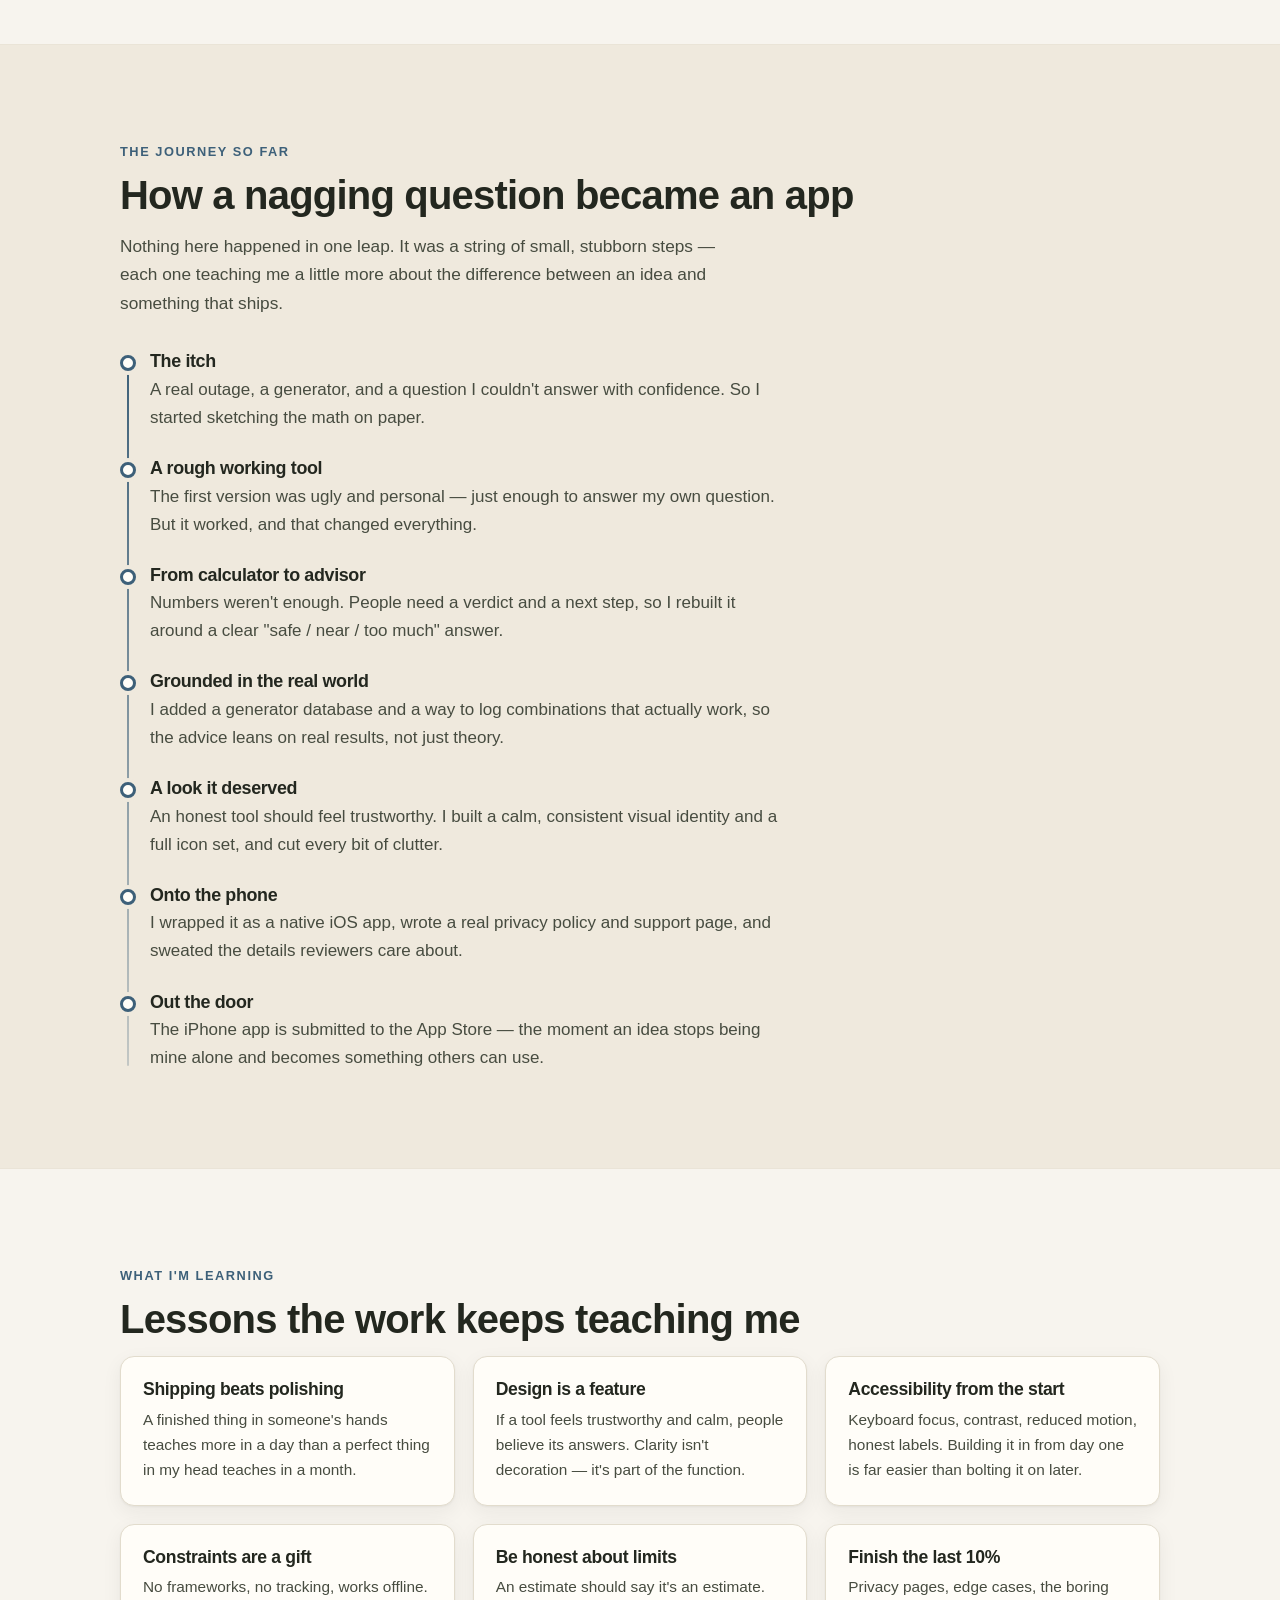
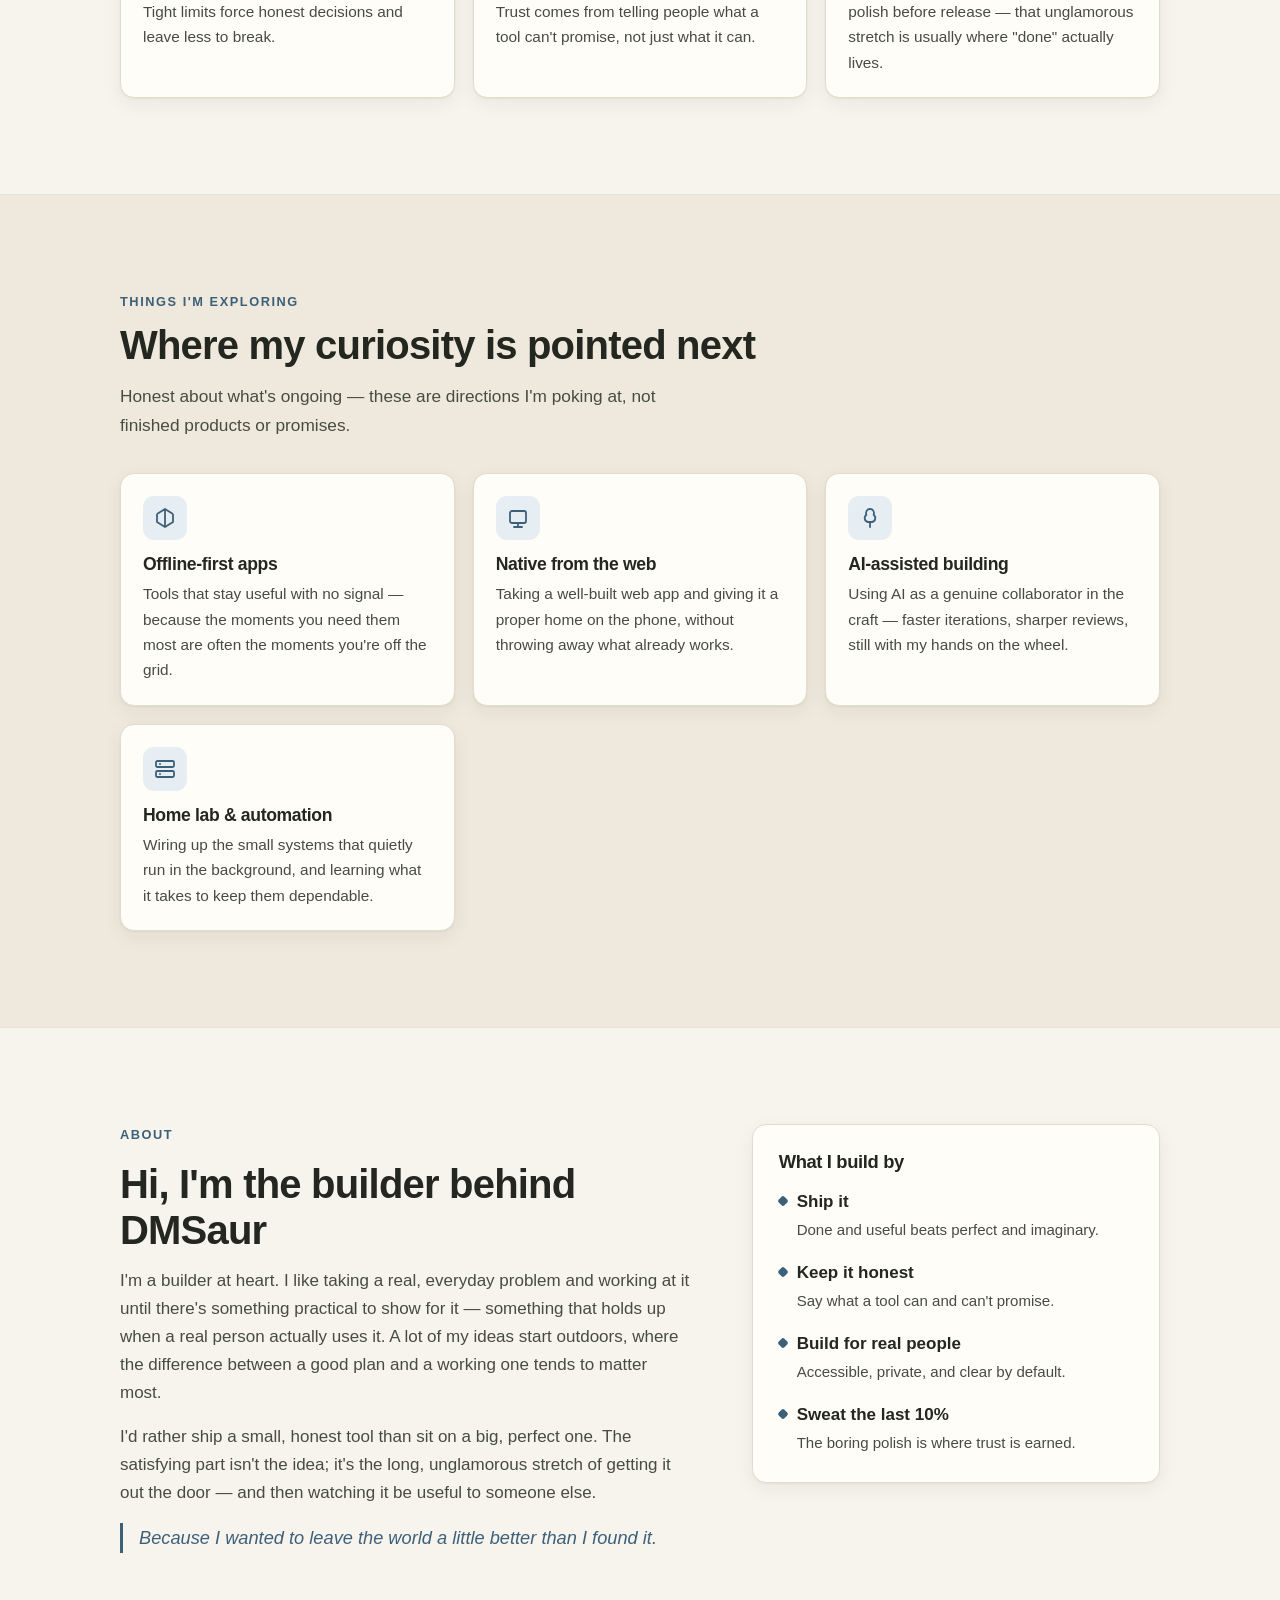
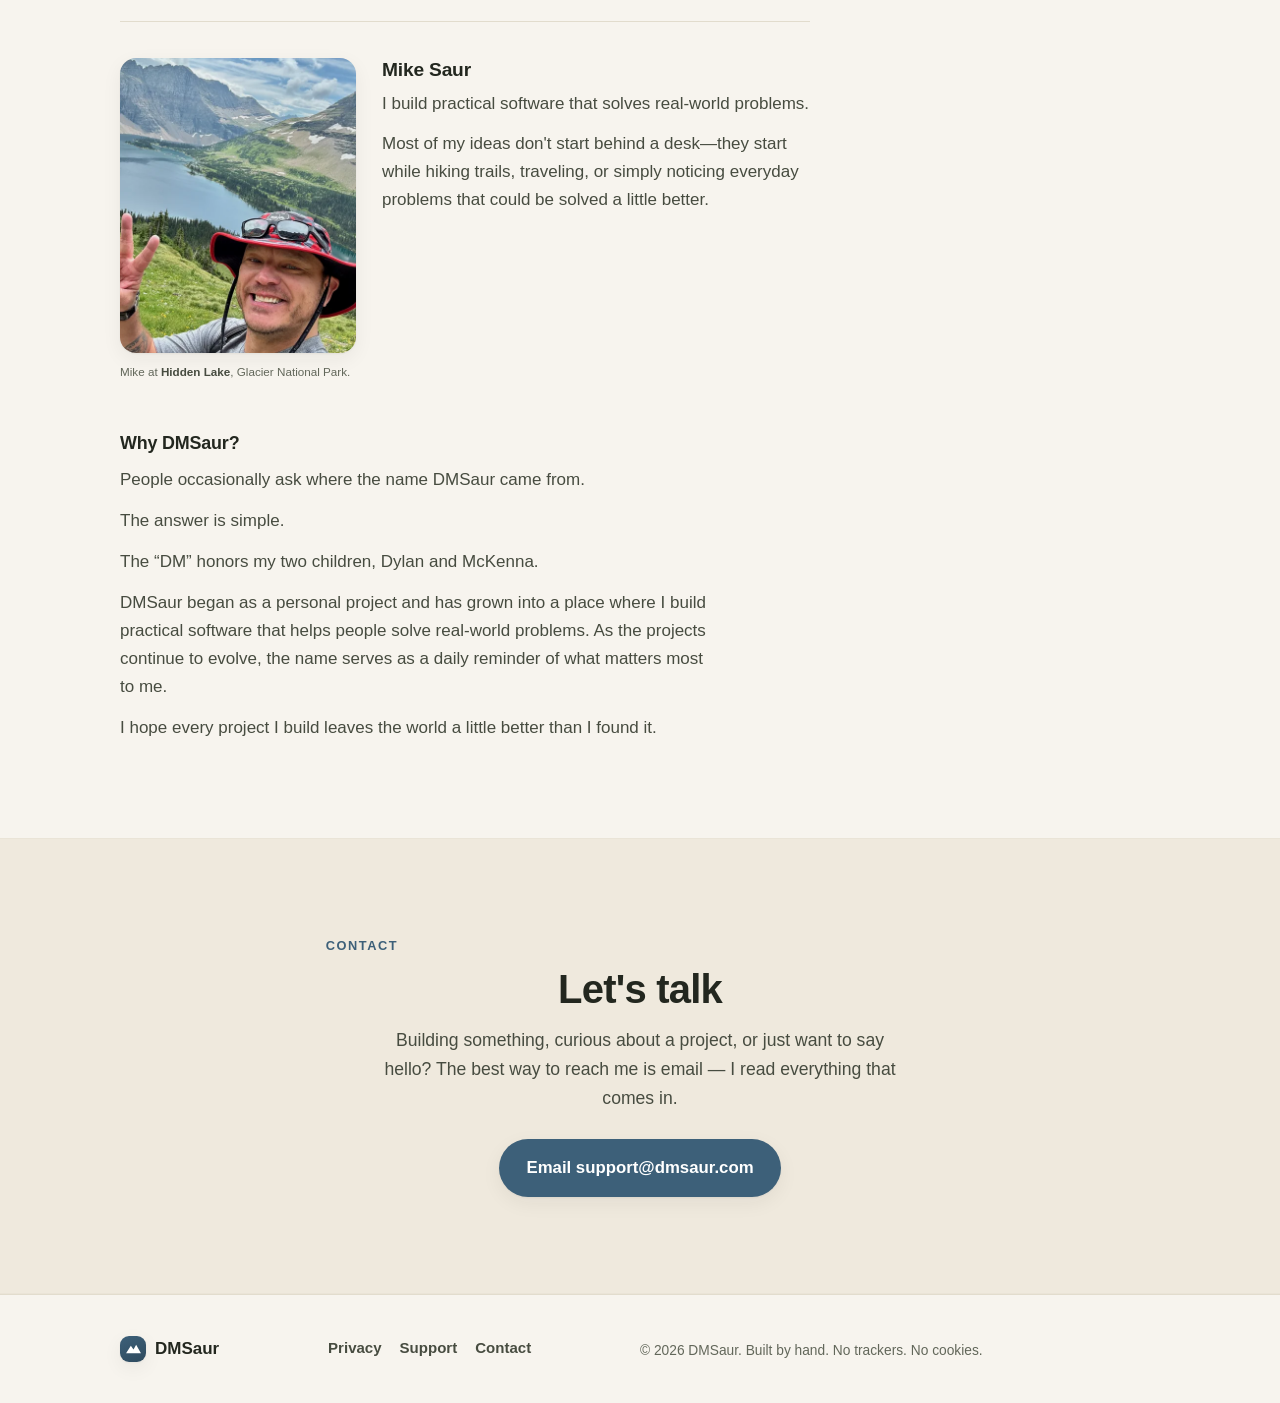
==== commit e170ad3e: "Polish About section: photo size, spacing, and caption credit" ====
--- a/index.html
+++ b/index.html
@@ -375,7 +375,7 @@
               <img class="profile-photo" src="assets/mike-about.jpg" width="480" height="600" loading="lazy" decoding="async"
                    alt="Mike Saur, smiling on a grassy alpine ridge above Hidden Lake in Glacier National Park, with the blue lake and rocky peaks behind him">
             </picture>
-            <figcaption class="profile-caption">Mike at Hidden Lake, Glacier National Park.</figcaption>
+            <figcaption class="profile-caption">Mike at <strong>Hidden Lake</strong>, Glacier National Park.</figcaption>
           </figure>
           <div class="profile-intro">
             <h3 class="profile-name">Mike Saur</h3>
--- a/styles.css
+++ b/styles.css
@@ -283,23 +283,24 @@
    A single hairline divider above the whole block sets it apart from the
    About narrative; the pieces below it flow together without extra rules. */
 .about-profile {
-  display: flex; align-items: flex-start; gap: clamp(20px, 4vw, 38px);
-  max-width: 660px; margin-top: clamp(32px, 5vw, 52px);
+  display: flex; align-items: flex-start; gap: clamp(16px, 2.6vw, 26px);
+  max-width: 690px; margin-top: clamp(32px, 5vw, 52px);
   padding-top: clamp(26px, 4vw, 36px); border-top: 1px solid var(--line);
 }
-.profile-figure { flex: 0 0 auto; margin: 0; }
+.profile-figure { flex: 0 0 auto; margin: 0; width: clamp(168px, 28vw, 236px); }
 .profile-photo {
-  width: clamp(150px, 26vw, 210px); aspect-ratio: 4 / 5; height: auto; display: block;
+  width: 100%; aspect-ratio: 4 / 5; height: auto; display: block;
   border-radius: 16px; object-fit: cover; object-position: center;
   box-shadow: var(--shadow-1); background: var(--surface);
 }
-.profile-caption { margin-top: 9px; font-size: 0.78rem; color: var(--faint); line-height: 1.45; }
-.profile-name { font-size: 1.2rem; letter-spacing: -0.01em; margin-bottom: 8px; }
+.profile-caption { margin-top: 10px; font-size: 0.73rem; color: var(--faint); line-height: 1.5; }
+.profile-caption strong { font-weight: 650; color: var(--ink-soft); }
+.profile-name { font-size: 1.2rem; line-height: 1.2; letter-spacing: -0.01em; margin: 0 0 8px; }
 .profile-intro p { color: var(--ink-soft); margin-bottom: 12px; }
 .profile-intro p:last-child { margin-bottom: 0; }
 
 /* "Why DMSaur?" — an understated brand-story note, flowing after the intro. */
-.why-dmsaur { max-width: 62ch; margin-top: clamp(26px, 4vw, 40px); }
+.why-dmsaur { max-width: 62ch; margin-top: clamp(34px, 5vw, 52px); }
 .why-title { font-size: 1.12rem; letter-spacing: -0.01em; margin-bottom: 12px; }
 .why-dmsaur p { color: var(--ink-soft); margin-bottom: 13px; }
 .why-dmsaur p:last-child { margin-bottom: 0; }
